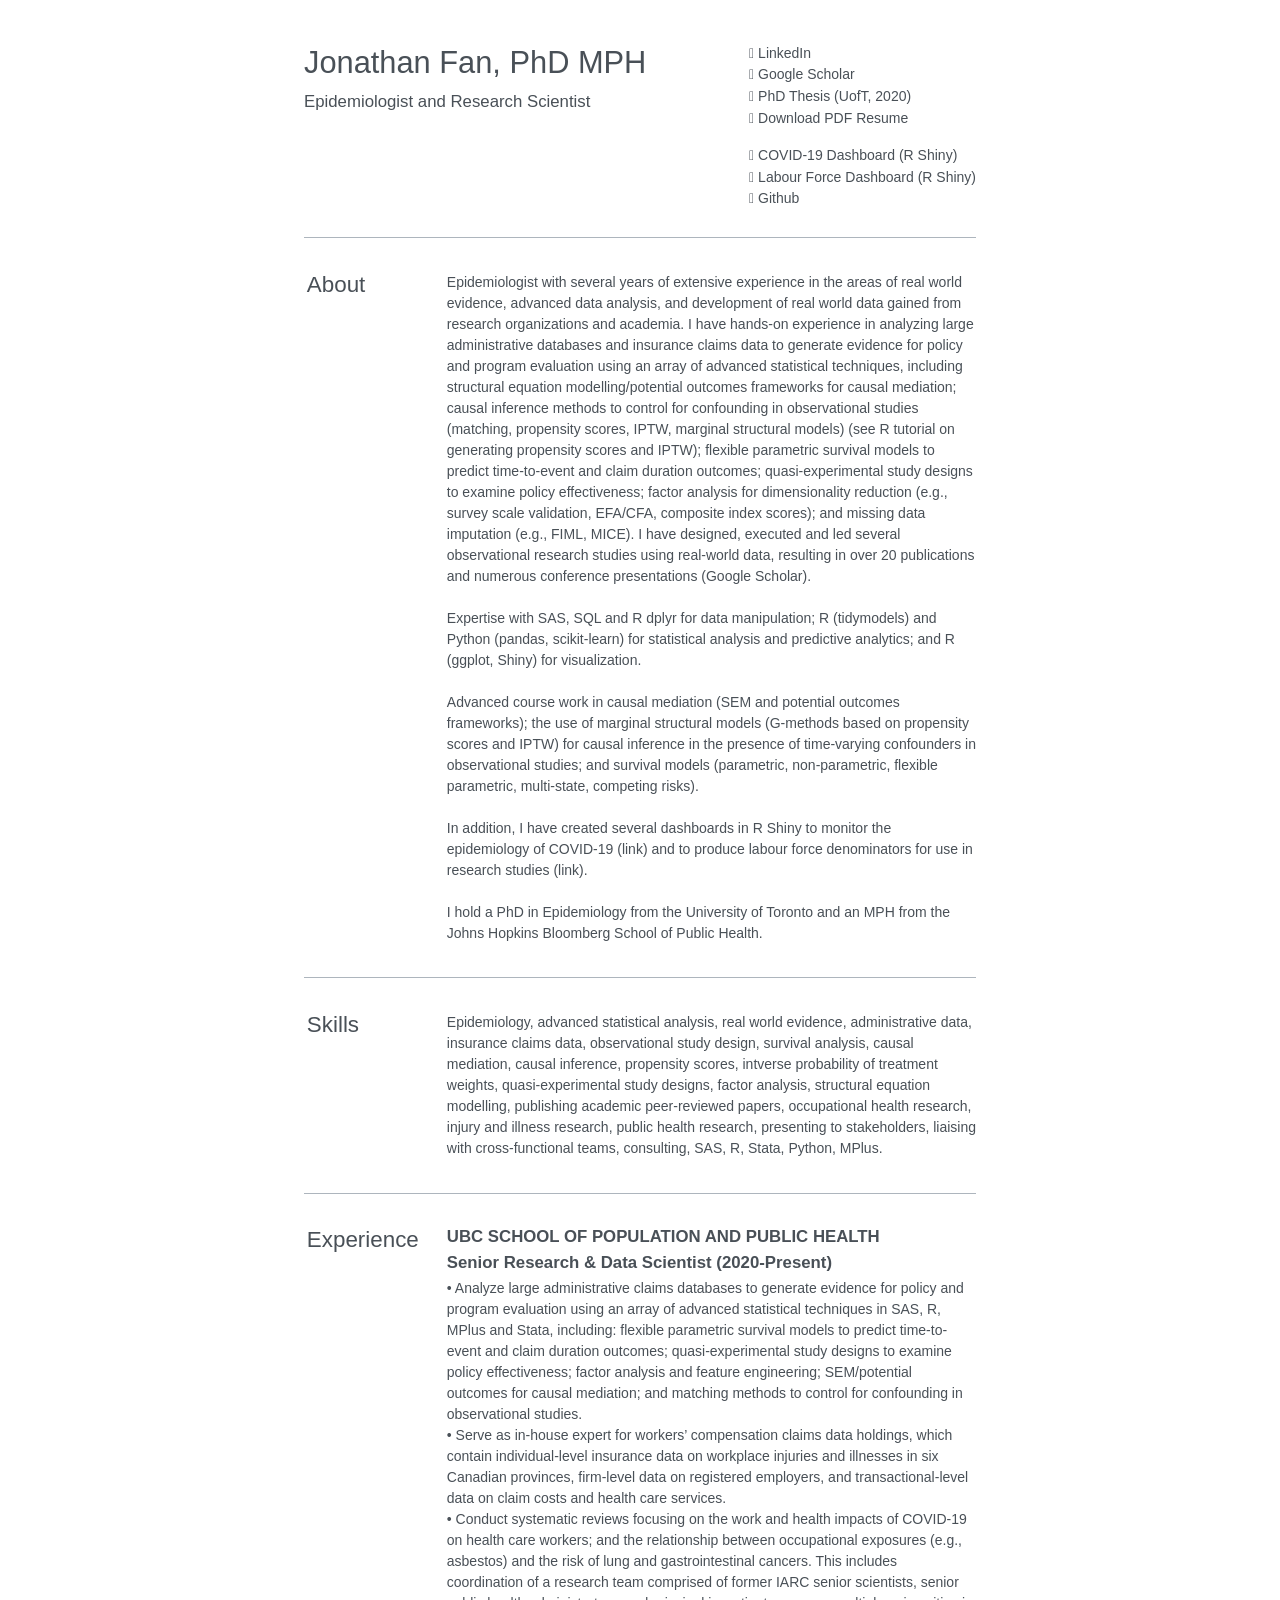
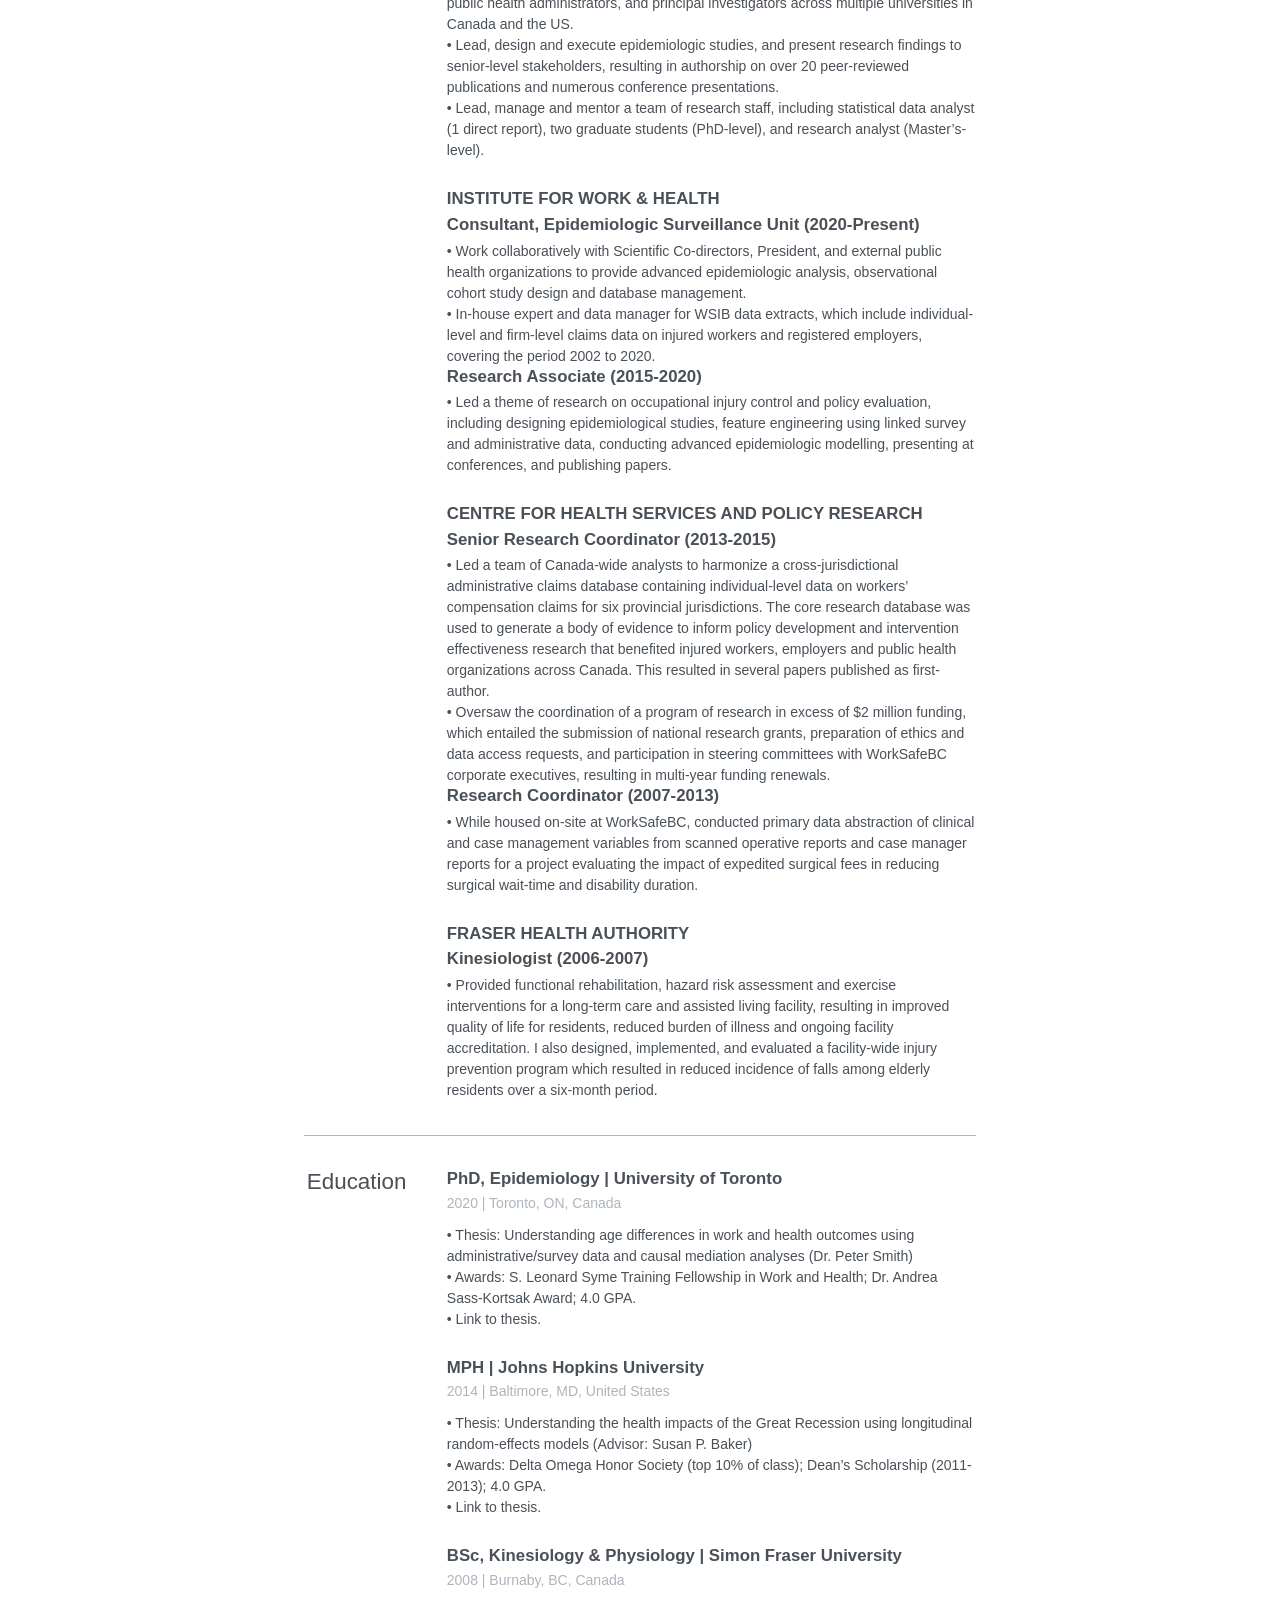
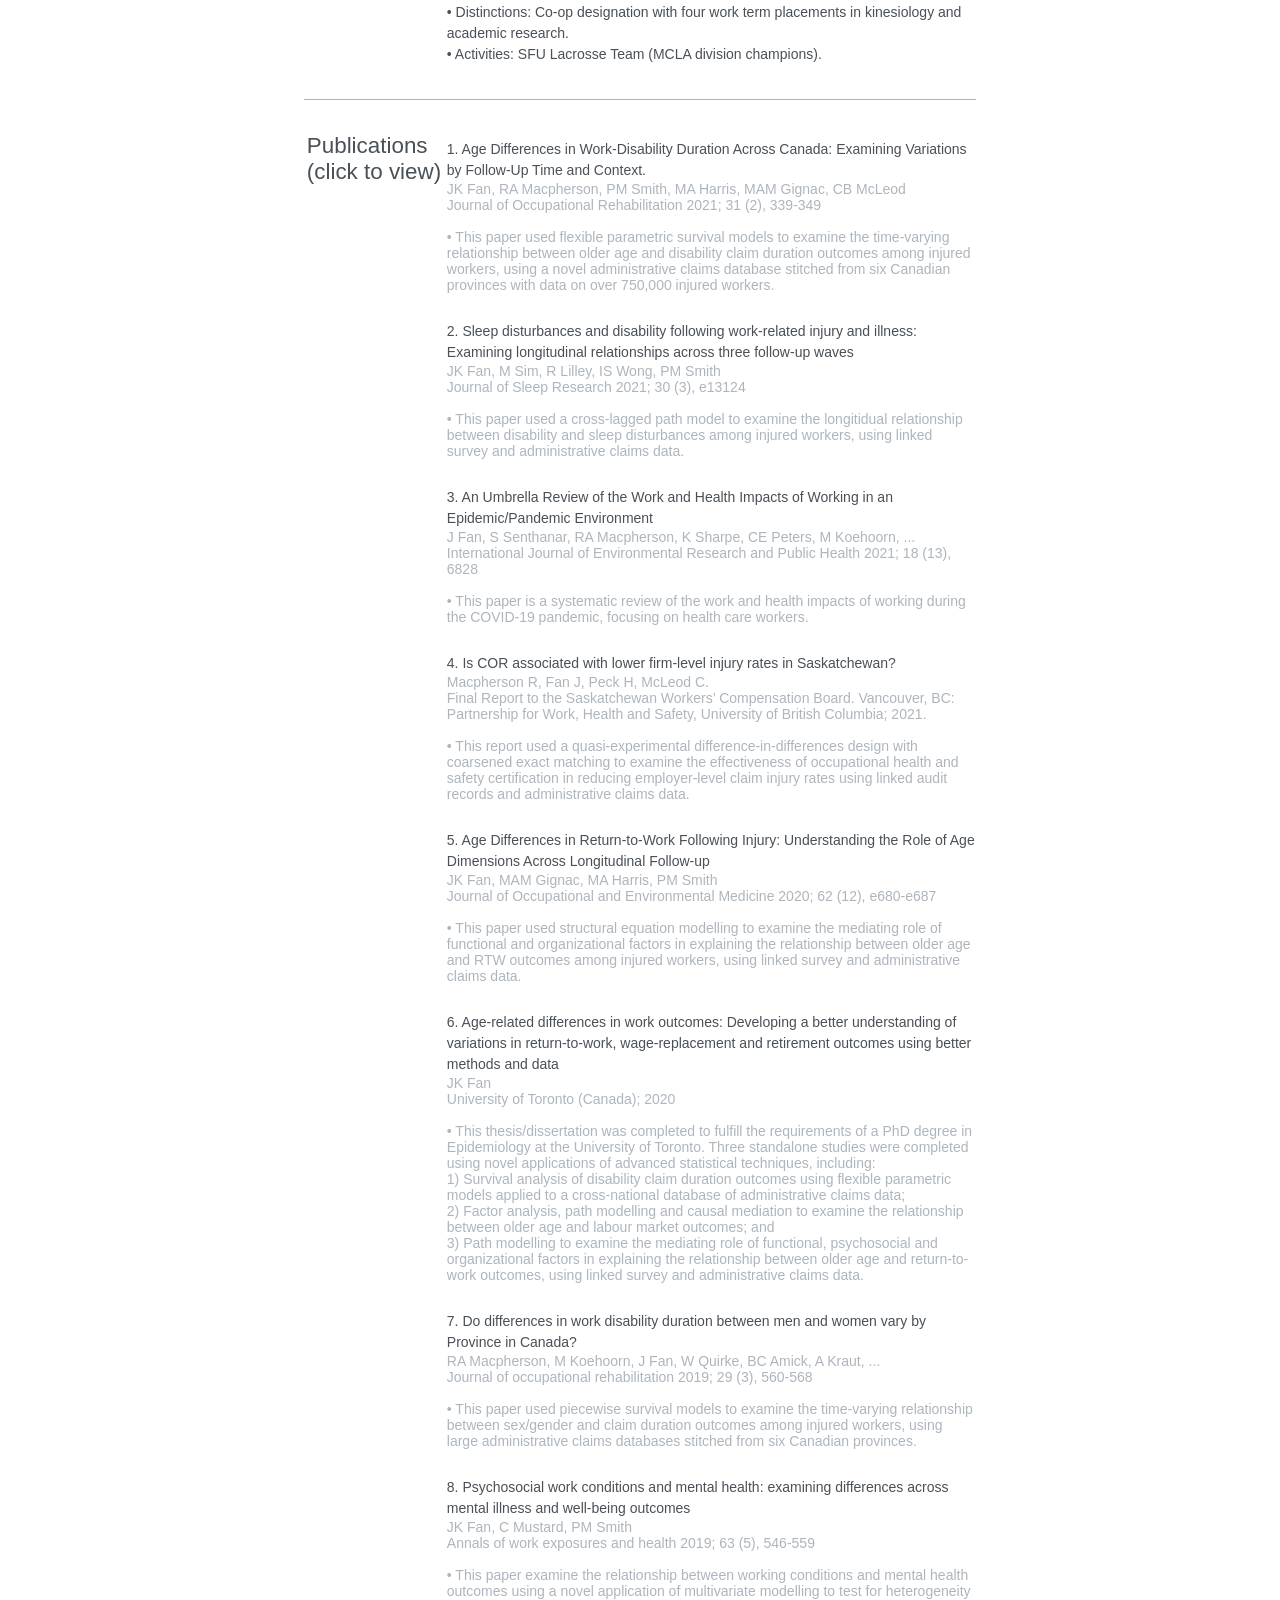
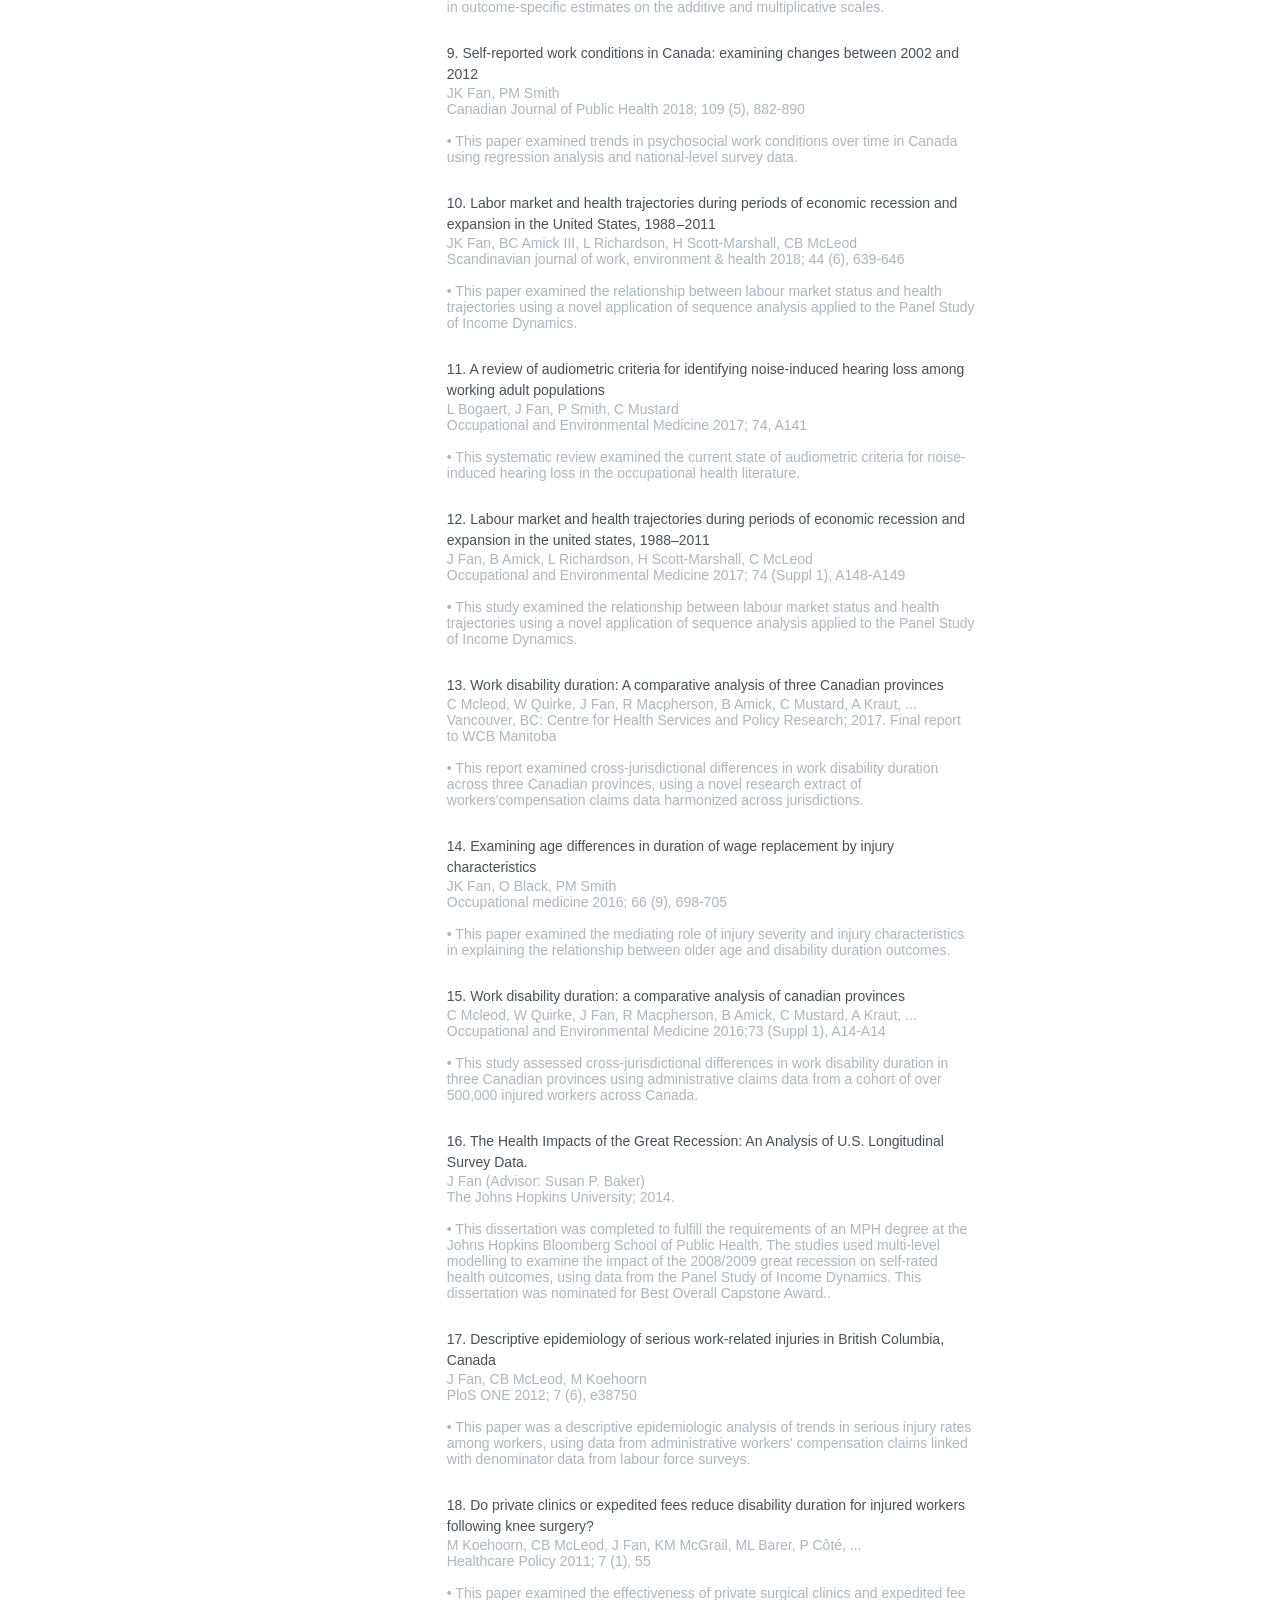
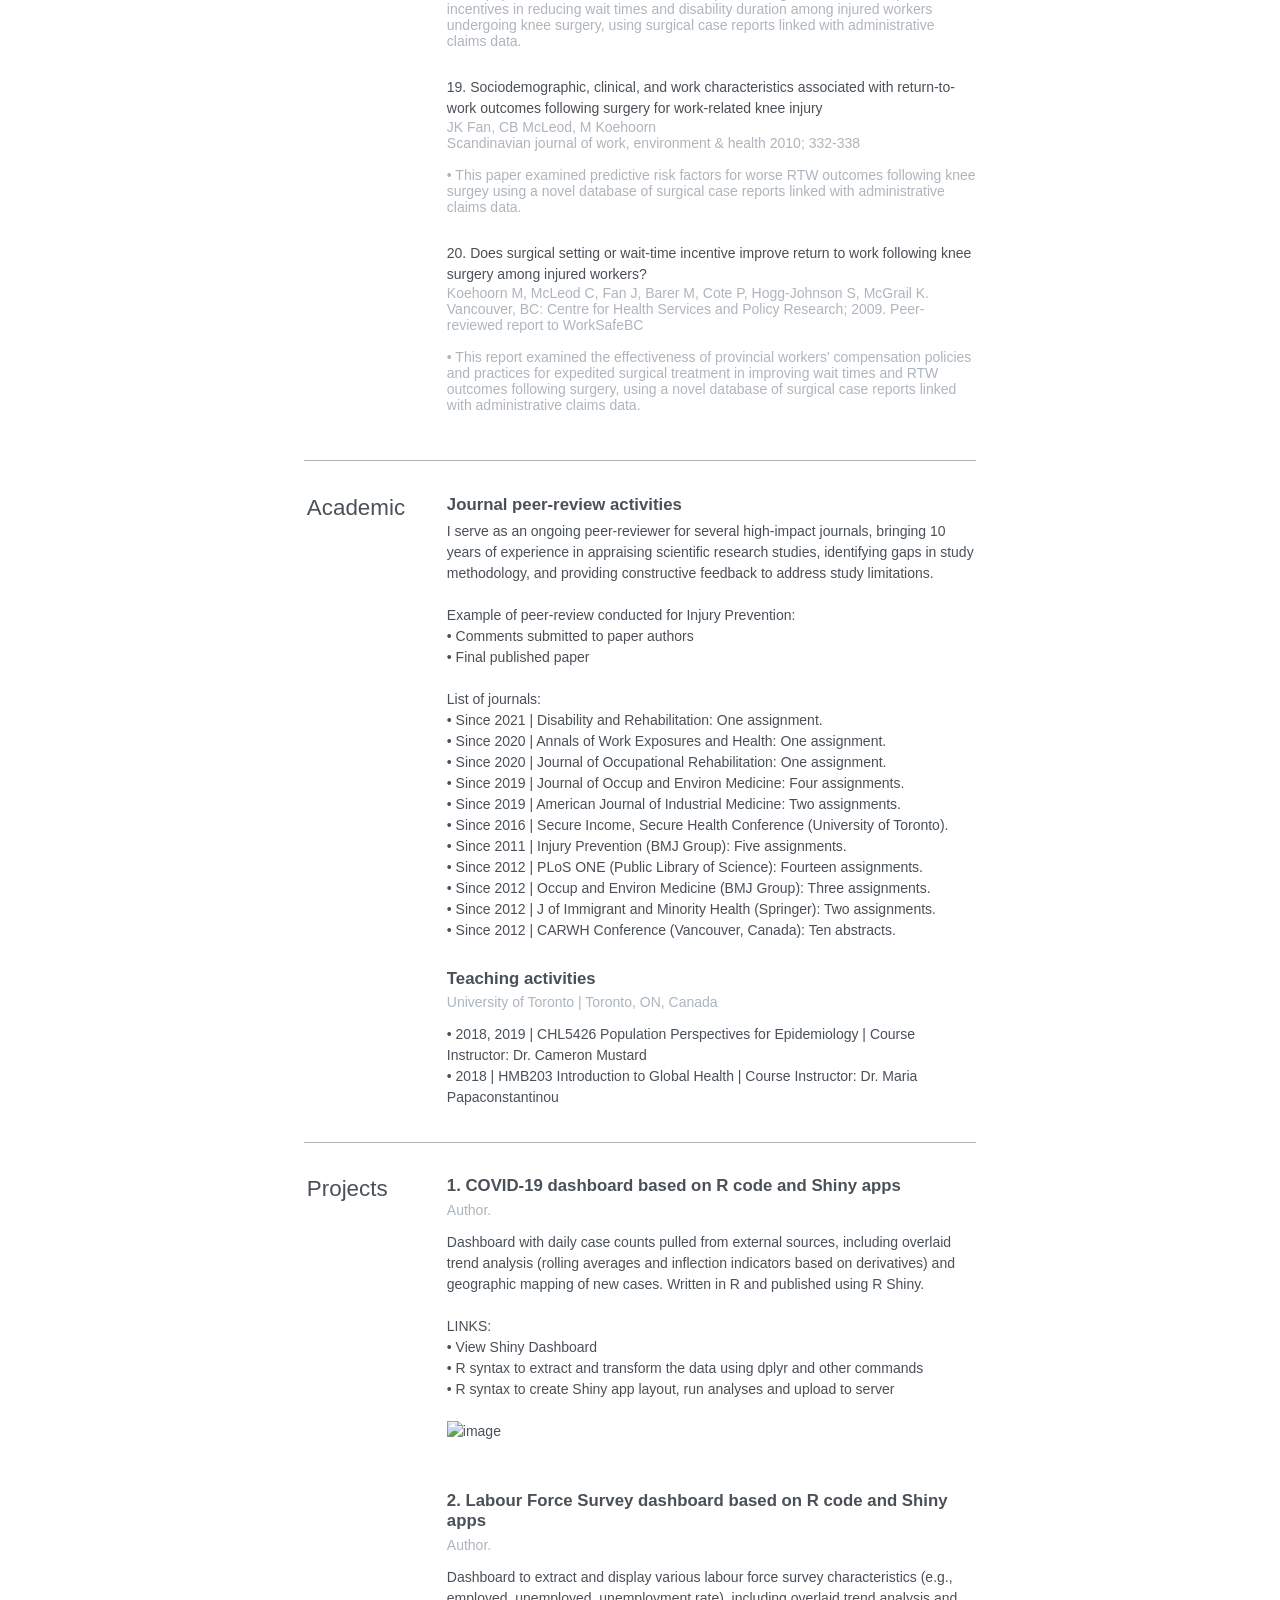
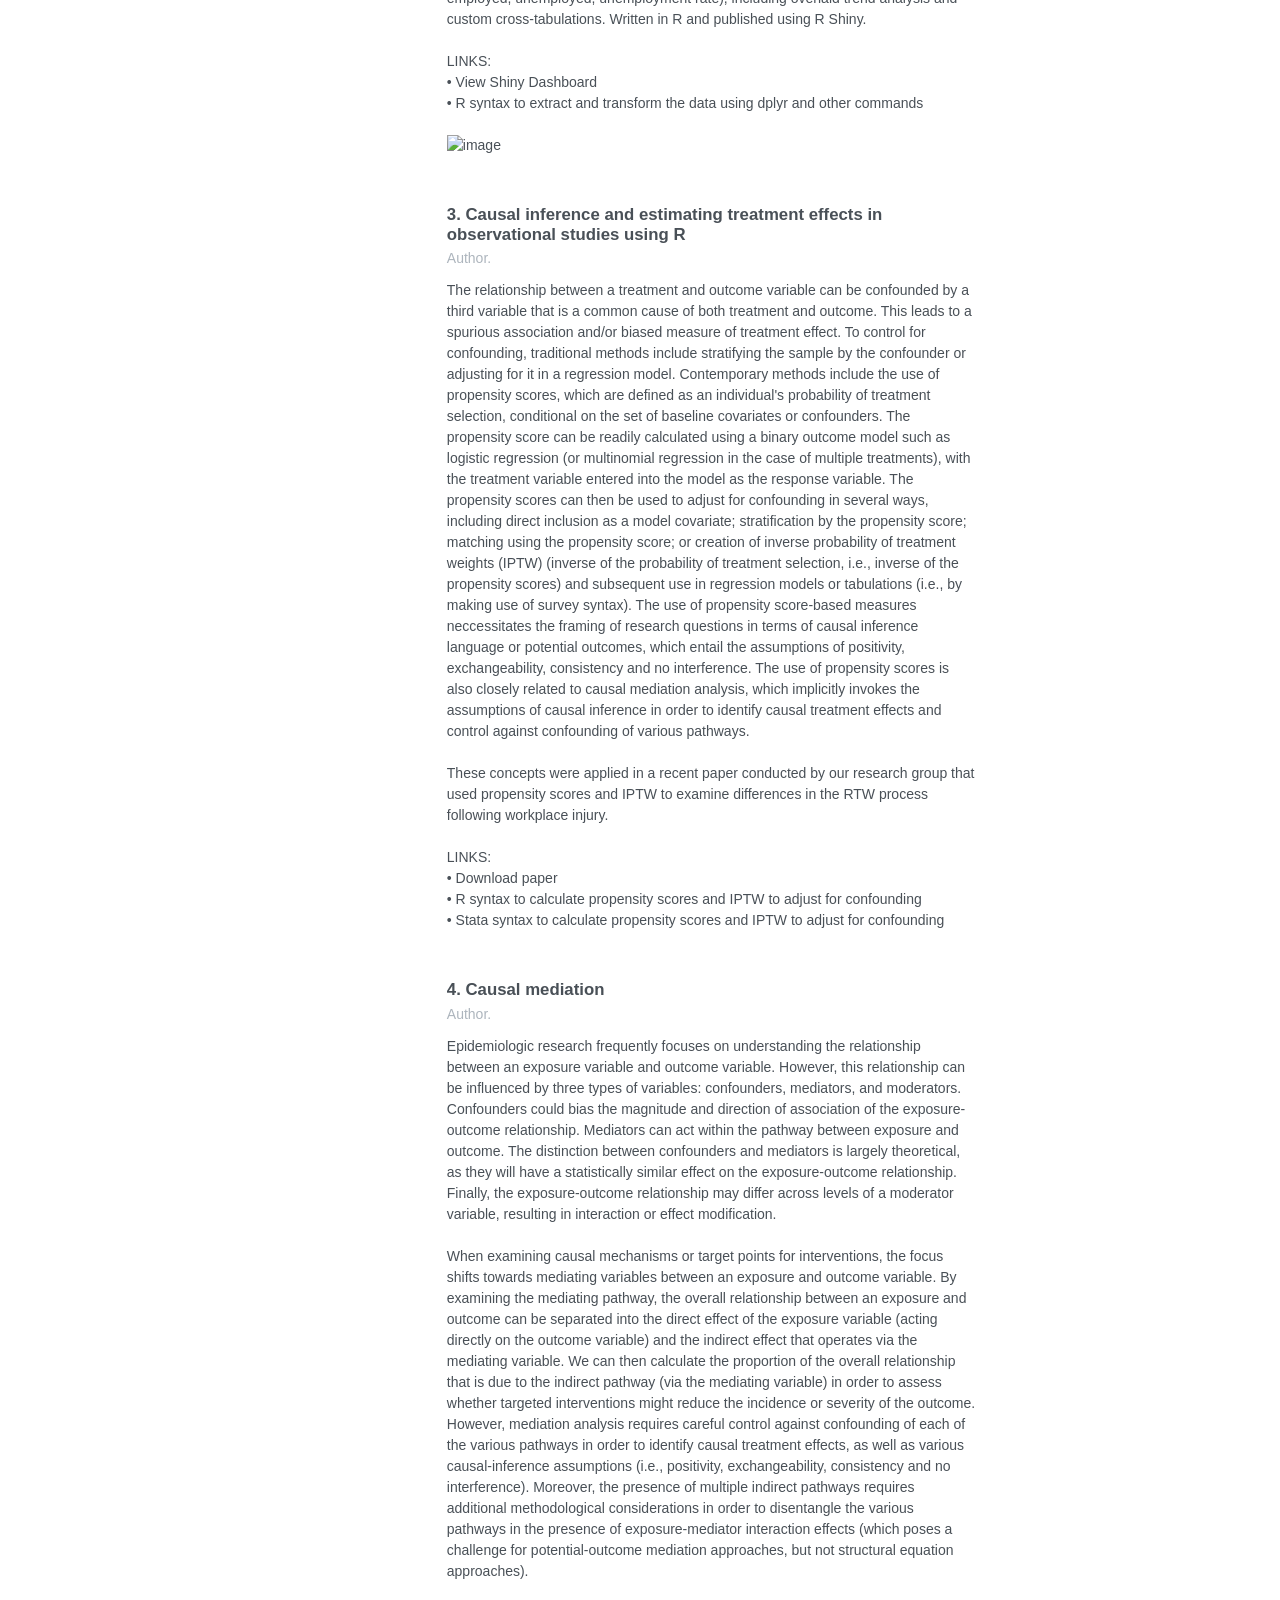
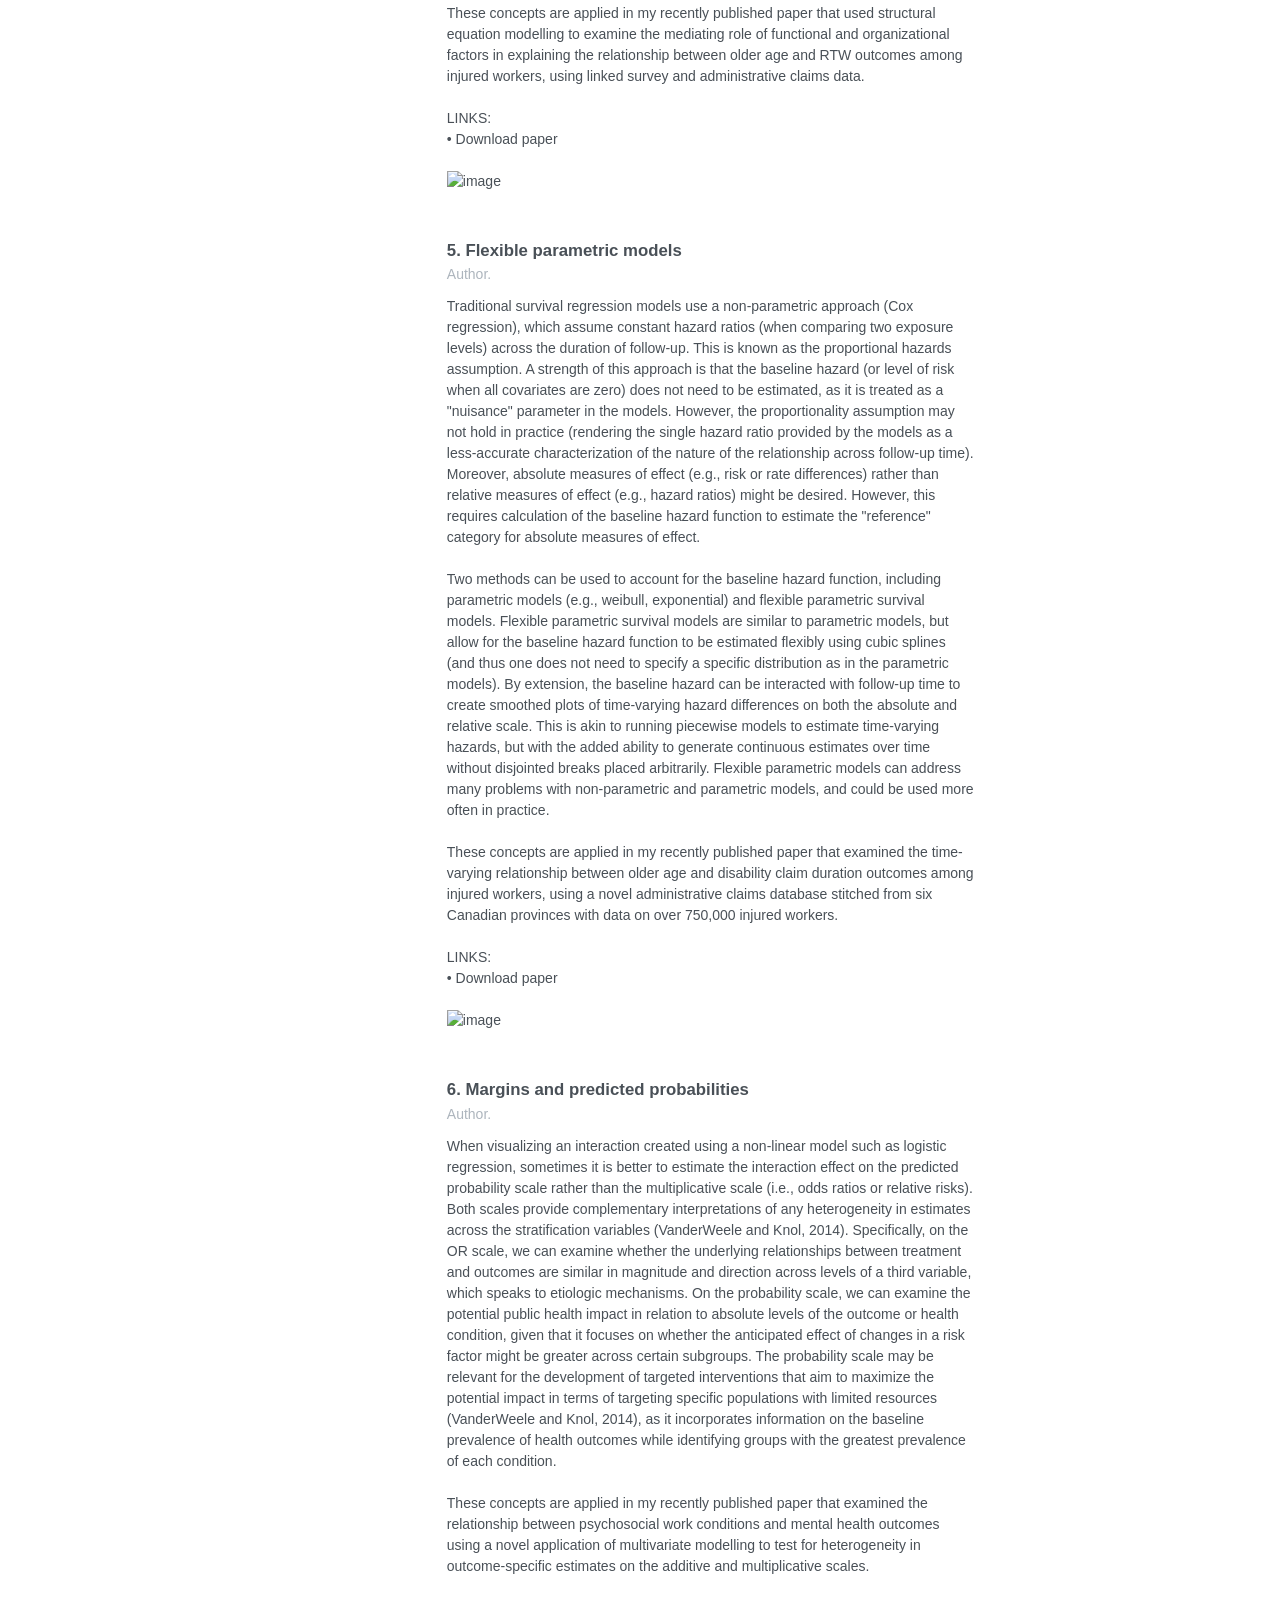
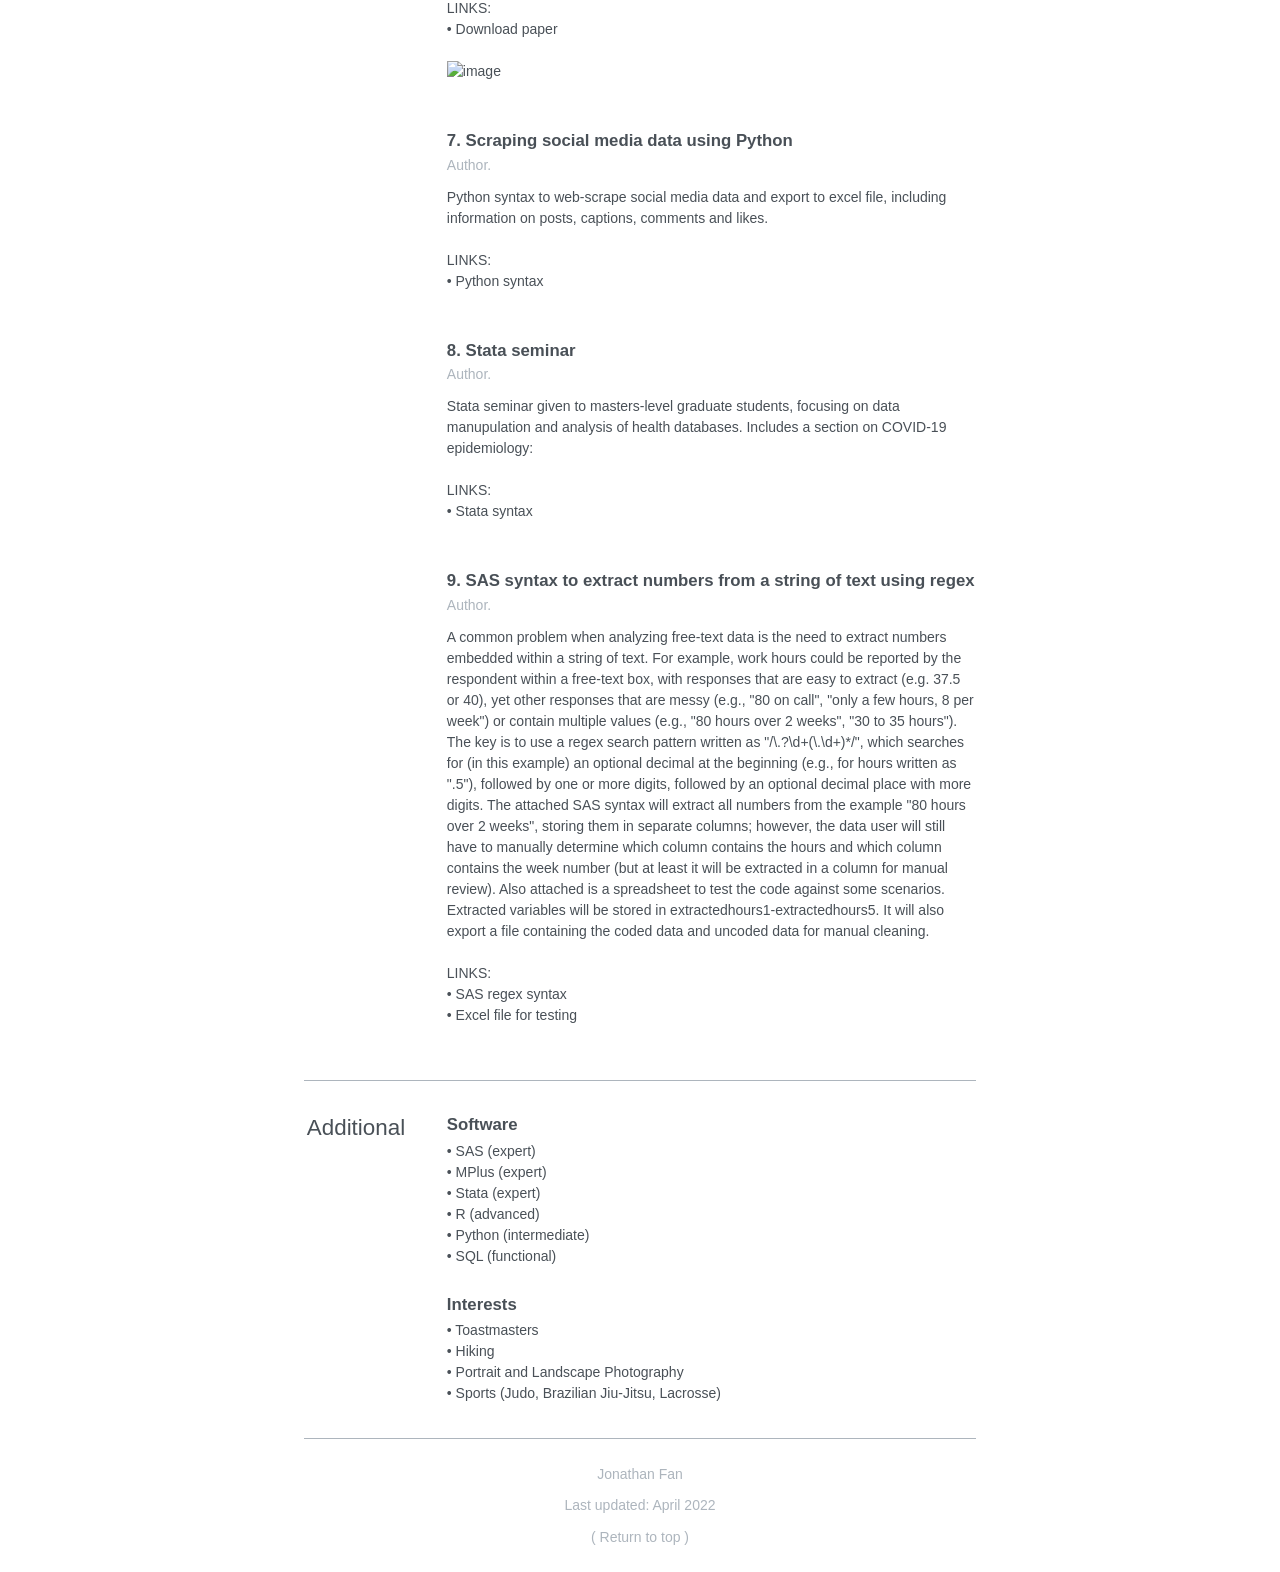
==== index_test.html @ a57c30f2 "Create index_test.html" ====
<!DOCTYPE html>
<html><head>
<meta http-equiv="content-type" content="text/html; charset=UTF-8">
    <title>Jonathan Fan Resume CV</title>
    <meta charset="UTF-8">
    <meta name="viewport" content="width=device-width, initial-scale=1">
    <link href="index_files/css.css" rel="stylesheet">
    <link href="index_files/font-awesome.css" rel="stylesheet">
    <link rel="stylesheet" href="index_files/resume.css">
  </head>

<!--###############################################################################################-->
<!--###############################################################################################-->
<!--###############################################################################################-->
<!--###############################################################################################-->

  <body>
      <div class="container">
      <header>
        <div class="name-wrapper">
          <div id="fullname" class="title">
            Jonathan Fan, PhD MPH
          </div>
          <div id="jobtitle" class="sub-title">
            Epidemiologist and Research Scientist
          </div>
        </div>
		
		
		
		
		
        <div id="contact" class="contact">
          
      <!--    <div class="contact-item">
            
            <i class="fa fa-envelope aria-hidden=" true=""></i> jon.fan@mail.utoronto.ca
            
          </div>
          -->
		  
      <!--    <div class="contact-item">
            
            <i class="fa fa-phone-square aria-hidden=" true=""></i> your-phone-num
            
          </div>
          -->
          <div class="contact-item">
            
            <a href="https://www.linkedin.com/in/jonathankfan" target="_blank">
            <i class="fa fa-globe aria-hidden=" true=""></i> LinkedIn
            </a>
            
          </div>

	  
		  
          <div class="contact-item">
            <a href="https://scholar.google.com/citations?hl=en&user=aoDfW8oAAAAJ" target="_blank">
            <i class="fa fa-globe aria-hidden=" true=""></i> Google Scholar
            </a>
          </div>
		  		  



          <div class="contact-item">
            <a href="https://tspace.library.utoronto.ca/bitstream/1807/103580/1/Fan_Jonathan_202011_PhD_thesis.pdf" target="_blank">
            <i class="fa fa-globe aria-hidden=" true=""></i> PhD Thesis (UofT, 2020)
            </a>
          </div>
		  	


			
          <div class="contact-item">
            <a href="https://raw.githubusercontent.com/jonathankfan/jonathankfan.github.io/main/files/Fan.Jonathan.Resume.2022.April.pdf" target="_blank">
            <i class="fa fa-globe aria-hidden=" true=""></i> Download PDF Resume
            </a>
          </div>
          
<br>


			 
          <div class="contact-item">
            
            <a href="https://jonathanfan.shinyapps.io/covid19/" target="_blank">
            <i class="fa fa-github aria-hidden=" true=""></i> COVID-19 Dashboard (R Shiny)
            </a>
            
          </div>
		       




			   
          <div class="contact-item">
            
            <a href="https://jonathanfan.shinyapps.io/labourforcesurvey/" target="_blank">
            <i class="fa fa-github aria-hidden=" true=""></i> Labour Force Dashboard (R Shiny)
            </a>

          </div> 
		  

	          
          <div class="contact-item">
            
            <a href="https://github.com/jonathankfan" target="_blank">
            <i class="fa fa-github aria-hidden=" true=""></i> Github
            </a>
            
          </div>
		         
		  
		  
		  
		  
        </div>
      </header>

<!--###############################################################################################-->
<!--###############################################################################################-->
<!--###############################################################################################-->
<!--###############################################################################################-->

      <section id="about">
        <div class="section-title">
          About
        </div>
        <div class="section-content">
          
          <div class="block">
            <div class="block-content">
Epidemiologist with several years of extensive experience in the areas of real world evidence, advanced data analysis, and development of real world data gained from research organizations and academia. I have hands-on experience in analyzing large administrative databases and insurance claims data to generate evidence for policy and program evaluation using an array of advanced statistical techniques, including structural equation modelling/potential outcomes frameworks for causal mediation; causal inference methods to control for confounding in observational studies (matching, propensity scores, IPTW, marginal structural models) (<a href="https://github.com/jonathankfan/jonathankfan.github.io/blob/main/syntax/itpw_cchs_upload.R" rel="nofollow" target="_blank">see R tutorial on generating propensity scores and IPTW</a>); flexible parametric survival models to predict time-to-event and claim duration outcomes; quasi-experimental study designs to examine policy effectiveness; factor analysis for dimensionality reduction (e.g., survey scale validation, EFA/CFA, composite index scores); and missing data imputation (e.g., FIML, MICE). I have designed, executed and led several observational research studies using real-world data, resulting in over 20 publications and numerous conference presentations (<a href="https://scholar.google.com/citations?hl=en&user=aoDfW8oAAAAJ" rel="nofollow" target="_blank">Google Scholar</a>).
<br>
<br>
Expertise with SAS, SQL and R dplyr for data manipulation; R (tidymodels) and Python (pandas, scikit-learn) for statistical analysis and predictive analytics; and R (ggplot, Shiny) for visualization.
<br>
<br>
Advanced course work in causal mediation (SEM and potential outcomes frameworks); the use of marginal structural models (G-methods based on propensity scores and IPTW) for causal inference in the presence of time-varying confounders in observational studies; and survival models (parametric, non-parametric, flexible parametric, multi-state, competing risks).
<br>
<br>
In addition, I have created several dashboards in R Shiny to monitor the epidemiology of COVID-19 (<a href="https://jonathanfan.shinyapps.io/covid19" rel="nofollow" target="_blank">link</a>) and to produce labour force denominators for use in research studies (<a href="https://jonathanfan.shinyapps.io/labourforcesurvey" rel="nofollow" target="_blank">link</a>).
<br>
<br>
I hold a PhD in Epidemiology from the University of Toronto and an MPH from the Johns Hopkins Bloomberg School of Public Health.
            </div>
          </div>

        </div>
      </section>

      <section id="skills">
        <div class="section-title">
          Skills
        </div>
        <div class="section-content">
          
          <div class="block">
            <div class="block-content">
			 Epidemiology, advanced statistical analysis, real world evidence, administrative data, insurance claims data, observational study design, survival analysis, causal mediation, causal inference, propensity scores, intverse probability of treatment weights, quasi-experimental study designs, factor analysis, structural equation modelling, publishing academic peer-reviewed papers, occupational health research, injury and illness research, public health research, presenting to stakeholders, liaising with cross-functional teams, consulting, SAS, R, Stata, Python, MPlus.
            </div>
          </div>

        </div>
      </section>

<!--###############################################################################################-->
<!--###############################################################################################-->
<!--###############################################################################################-->
<!--###############################################################################################-->





      <section id="experience">
        <div class="section-title">
          Experience
        </div>
        <div class="section-content">
          
          <div class="block">
		  
            <div class="block-title">
              UBC SCHOOL OF POPULATION AND PUBLIC HEALTH
            </div>

			<div class="block-title">
             Senior Research & Data Scientist (2020-Present)
            </div>
            <div class="block-content">
			• Analyze large administrative claims databases to generate evidence for policy and program evaluation using an array of advanced statistical techniques in SAS, R, MPlus and Stata, including: flexible parametric survival models to predict time-to-event and claim duration outcomes; quasi-experimental study designs to examine policy effectiveness; factor analysis and feature engineering; SEM/potential outcomes for causal mediation; and matching methods to control for confounding in observational studies.
			<br>
			• Serve as in-house expert for workers’ compensation claims data holdings, which contain individual-level insurance data on workplace injuries and illnesses in six Canadian provinces, firm-level data on registered employers, and transactional-level data on claim costs and health care services.
			<br>
			• Conduct systematic reviews focusing on the work and health impacts of COVID-19 on health care workers; and the relationship between occupational exposures (e.g., asbestos) and the risk of lung and gastrointestinal cancers. This includes coordination of a research team comprised of former IARC senior scientists, senior public health administrators, and principal investigators across multiple universities in Canada and the US.
			<br>
			• Lead, design and execute epidemiologic studies, and present research findings to senior-level stakeholders, resulting in authorship on over 20 peer-reviewed publications and numerous conference presentations.
			<br>
			• Lead, manage and mentor a team of research staff, including statistical data analyst (1 direct report), two graduate students (PhD-level), and research analyst (Master’s-level).
            </div>

          </div>

          <div class="block">
            
			<div class="block-title">
              INSTITUTE FOR WORK & HEALTH
            </div>

            <div class="block-title">
              Consultant, Epidemiologic Surveillance Unit (2020-Present)
            </div>
			<div class="block-content">
			• Work collaboratively with Scientific Co-directors, President, and external public health organizations to provide advanced epidemiologic analysis, observational cohort study design and database management.
			<br>
			• In-house expert and data manager for WSIB data extracts, which include individual-level and firm-level claims data on injured workers and registered employers, covering the period 2002 to 2020.
            </div>
            
			<div class="block-title">
              Research Associate (2015-2020)
            </div>
            <div class="block-content">
			• Led a theme of research on occupational injury control and policy evaluation, including designing epidemiological studies, feature engineering using linked survey and administrative data, conducting advanced epidemiologic modelling, presenting at conferences, and publishing papers.
			</div>

          </div>
   
          <div class="block">
		  
            <div class="block-title">
              CENTRE FOR HEALTH SERVICES AND POLICY RESEARCH
            </div>

			<div class="block-title">
             Senior Research Coordinator (2013-2015)
            </div>
            <div class="block-content">
			• Led a team of Canada-wide analysts to harmonize a cross-jurisdictional administrative claims database containing individual-level data on workers’ compensation claims for six provincial jurisdictions. The core research database was used to generate a body of evidence to inform policy development and intervention effectiveness research that benefited injured workers, employers and public health organizations across Canada. This resulted in several papers published as first-author.
			<br>			
			• Oversaw the coordination of a program of research in excess of $2 million funding, which entailed the submission of national research grants, preparation of ethics and data access requests, and participation in steering committees with WorkSafeBC corporate executives, resulting in multi-year funding renewals.
            </div>

			<div class="block-title">
             Research Coordinator (2007-2013)
            </div>
            <div class="block-content">
			• While housed on-site at WorkSafeBC, conducted primary data abstraction of clinical and case management variables from scanned operative reports and case manager reports for a project evaluating the impact of expedited surgical fees in reducing surgical wait-time and disability duration.
            </div>
			
          </div>

          <div class="block">
		  
            <div class="block-title">
              FRASER HEALTH AUTHORITY
            </div>

			<div class="block-title">
             Kinesiologist (2006-2007)
            </div>
            <div class="block-content">
			• Provided functional rehabilitation, hazard risk assessment and exercise interventions for a long-term care and assisted living facility, resulting in improved quality of life for residents, reduced burden of illness and ongoing facility accreditation. I also designed, implemented, and evaluated a facility-wide injury prevention program which resulted in reduced incidence of falls among elderly residents over a six-month period.
			</div>

          </div>

        </div>
      </section>





<!--###############################################################################################-->
<!--###############################################################################################-->
<!--###############################################################################################-->
<!--###############################################################################################-->

      <section id="education">
        <div class="section-title">
          Education
        </div>
        <div class="section-content">
          
          <div class="block">
            <div class="block-title">
              PhD, Epidemiology | University of Toronto
            </div>
            <div class="block-subtitle">
              2020 | Toronto, ON, Canada
            </div>
            <div class="block-content">
			• Thesis: Understanding age differences in work and health outcomes using administrative/survey data and causal mediation analyses (Dr. Peter Smith)<br>
			• Awards: S. Leonard Syme Training Fellowship in Work and Health; Dr. Andrea Sass-Kortsak Award; 4.0 GPA.<br>
			• <a href="https://raw.github.com/jonathankfan/jonathankfan.github.io/main/publications/Fan.2020.THESIS.pdf" rel="nofollow" target="_blank">Link to thesis</a>.
            </div>
          </div>
          
          <div class="block">
            <div class="block-title">
              MPH | Johns Hopkins University
            </div>
            <div class="block-subtitle">
              2014 | Baltimore, MD, United States
            </div>
            <div class="block-content">
              • Thesis: Understanding the health impacts of the Great Recession using longitudinal random-effects models (Advisor: Susan P. Baker)<br>
			  • Awards: Delta Omega Honor Society (top 10% of class); Dean’s Scholarship (2011-2013); 4.0 GPA.<br>
			  • <a href="https://raw.github.com/jonathankfan/jonathankfan.github.io/main/publications/Fan.2014.THESIS.pdf" rel="nofollow" target="_blank">Link to thesis</a>.
            </div>
          </div>
                    
          <div class="block">
            <div class="block-title">
              BSc, Kinesiology & Physiology | Simon Fraser University
            </div>
            <div class="block-subtitle">
              2008 | Burnaby, BC, Canada
            </div>
            <div class="block-content">
              • Distinctions: Co-op designation with four work term placements in kinesiology and academic research.<br>
			  • Activities: SFU Lacrosse Team (MCLA division champions).
            </div>
          </div>
          
        </div>
      </section>













<!--###############################################################################################-->
<!--###############################################################################################-->
<!--###############################################################################################-->
<!--###############################################################################################-->

      <section id="publications">
        <div class="section-title">
          Publications (click to view)
        </div>
        <div class="section-content">
          
          <div class="block">
            <div class="block-title">

            </div>
            <div class="block-content">
1. <a href="https://raw.githubusercontent.com/jonathankfan/jonathankfan.github.io/main/publications/Fan.2021.JOOR.pdf" target="_blank">Age Differences in Work-Disability Duration Across Canada: Examining Variations by Follow-Up Time and Context. </a><br>
            </div>
            <div class="block-subtitle">
JK Fan, RA Macpherson, PM Smith, MA Harris, MAM Gignac, CB McLeod<br>
Journal of Occupational Rehabilitation 2021; 31 (2), 339-349<br>
<br>
• This paper used flexible parametric survival models to examine the time-varying relationship between older age and disability claim duration outcomes among injured workers, using a novel administrative claims database stitched from six Canadian provinces with data on over 750,000 injured workers.
            </div>
          </div>
          
          <div class="block">
            <div class="block-content">
2. <a href="https://raw.githubusercontent.com/jonathankfan/jonathankfan.github.io/main/publications/Fan.2021.JSR.pdf" target="_blank">Sleep disturbances and disability following work‐related injury and illness: Examining longitudinal relationships across three follow-up waves</a><br>
            </div>
            <div class="block-subtitle">
JK Fan, M Sim, R Lilley, IS Wong, PM Smith<br>
Journal of Sleep Research 2021; 30 (3), e13124<br>
<br>
• This paper used a cross-lagged path model to examine the longitidual relationship between disability and sleep 
disturbances among injured workers, using linked survey and administrative claims data.  
            </div>
          </div>
          
          <div class="block">
            <div class="block-content">
3. <a href="https://raw.githubusercontent.com/jonathankfan/jonathankfan.github.io/main/publications/Fan.2021.IJERPH.pdf" target="_blank">An Umbrella Review of the Work and Health Impacts of Working in an Epidemic/Pandemic Environment</a><br>
            </div>
            <div class="block-subtitle">
J Fan, S Senthanar, RA Macpherson, K Sharpe, CE Peters, M Koehoorn, ...<br>
International Journal of Environmental Research and Public Health 2021; 18 (13), 6828<br>
<br>
• This paper is a systematic review of the work and health impacts of working during the COVID-19 pandemic,
focusing on health care workers.  
            </div>
          </div>
          
          <div class="block">
            <div class="block-content">
4. <a href="https://raw.githubusercontent.com/jonathankfan/jonathankfan.github.io/main/publications/Fan.2021.PWHS.pdf" target="_blank">Is COR associated with lower firm-level injury rates in Saskatchewan?</a><br>
            </div>
            <div class="block-subtitle">
Macpherson R, Fan J, Peck H, McLeod C.<br>
Final Report to the Saskatchewan Workers’ Compensation Board. Vancouver, BC: Partnership for Work, Health and Safety, University of British Columbia; 2021.<br>
<br>
• This report used a quasi-experimental difference-in-differences design with coarsened exact matching to examine the effectiveness of 
occupational health and safety certification in reducing employer-level claim injury rates using linked audit records and administrative claims data.
            </div>
          </div>
          
          <div class="block">
            <div class="block-content">
5. <a href="https://raw.githubusercontent.com/jonathankfan/jonathankfan.github.io/main/publications/Fan.2020.JOEM.pdf" target="_blank">Age Differences in Return-to-Work Following Injury: Understanding the Role of Age Dimensions Across Longitudinal Follow-up</a><br>
            </div>
            <div class="block-subtitle">
JK Fan, MAM Gignac, MA Harris, PM Smith<br>
Journal of Occupational and Environmental Medicine 2020; 62 (12), e680-e687<br>
<br>
• This paper used structural equation modelling to examine the mediating role of functional and organizational factors in 
explaining the relationship between older age and RTW outcomes among injured workers, using linked survey and 
administrative claims data.  
            </div>
          </div>
          
          <div class="block">
            <div class="block-content">
6. <a href="https://raw.githubusercontent.com/jonathankfan/jonathankfan.github.io/main/publications/Fan.2020.THESIS.pdf" target="_blank">Age-related differences in work outcomes: Developing a better understanding of variations in return-to-work, wage-replacement and retirement outcomes using better methods and data</a><br>
            </div>
            <div class="block-subtitle">
JK Fan<br>
University of Toronto (Canada); 2020<br>
<br>
• This thesis/dissertation was completed to fulfill the requirements of a PhD degree in Epidemiology at the University of Toronto.
Three standalone studies were completed using novel applications of advanced statistical techniques, including:<br>
1) Survival analysis of disability claim duration outcomes using flexible parametric models applied to a cross-national 
database of administrative claims data; <br>
2) Factor analysis, path modelling and causal mediation to examine the relationship between older age and labour market outcomes; and <br>
3) Path modelling to examine the mediating role of functional, psychosocial and organizational factors in explaining the 
relationship between older age and return-to-work outcomes, using linked survey and administrative claims data.  
            </div>
          </div>
          
          <div class="block">
            <div class="block-content">
7. <a href="https://raw.githubusercontent.com/jonathankfan/jonathankfan.github.io/main/publications/Fan.2019.JOOR.pdf" target="_blank">Do differences in work disability duration between men and women vary by Province in Canada?</a><br>
            </div>
            <div class="block-subtitle">
RA Macpherson, M Koehoorn, J Fan, W Quirke, BC Amick, A Kraut, ...<br>
Journal of occupational rehabilitation 2019; 29 (3), 560-568<br>
<br>
• This paper used piecewise survival models to examine the time-varying relationship between sex/gender and 
claim duration outcomes among injured workers, using large administrative claims databases stitched from six Canadian provinces.  
            </div>
          </div>
          
          <div class="block">
            <div class="block-content">
8. <a href="https://raw.githubusercontent.com/jonathankfan/jonathankfan.github.io/main/publications/Fan.2019.ANNWEH.pdf" target="_blank">Psychosocial work conditions and mental health: examining differences across mental illness and well-being outcomes</a><br>
            </div>
            <div class="block-subtitle">
JK Fan, C Mustard, PM Smith<br>
Annals of work exposures and health 2019; 63 (5), 546-559<br>
<br>
• This paper examine the relationship between working conditions and mental health outcomes using a novel application of 
multivariate modelling to test for heterogeneity in outcome-specific estimates on the additive and multiplicative scales.  
            </div>
          </div>
          
          <div class="block">
            <div class="block-content">
9. <a href="https://raw.githubusercontent.com/jonathankfan/jonathankfan.github.io/main/publications/Fan.2018.CJPH.pdf" target="_blank">Self-reported work conditions in Canada: examining changes between 2002 and 2012</a><br>
            </div>
            <div class="block-subtitle">
JK Fan, PM Smith<br>
Canadian Journal of Public Health 2018; 109 (5), 882-890<br>
<br>
• This paper examined trends in psychosocial work conditions over time in Canada using regression analysis and national-level survey data.  
            </div>
          </div>
          
          <div class="block">
            <div class="block-content">
10. <a href="https://raw.githubusercontent.com/jonathankfan/jonathankfan.github.io/main/publications/Fan.2018.SJWEH.pdf" target="_blank">Labor market and health trajectories during periods of economic recession and expansion in the United States, 1988‒2011</a><br>
            </div>
            <div class="block-subtitle">
JK Fan, BC Amick III, L Richardson, H Scott-Marshall, CB McLeod<br>
Scandinavian journal of work, environment & health 2018; 44 (6), 639-646<br>
<br>
• This paper examined the relationship between labour market status and health trajectories using a novel application of 
sequence analysis applied to the Panel Study of Income Dynamics.  
            </div>
          </div>
          
          <div class="block">
            <div class="block-content">
11. <a href="https://raw.githubusercontent.com/jonathankfan/jonathankfan.github.io/main/publications/Fan.2017.OEM.1.pdf" target="_blank">A review of audiometric criteria for identifying noise-induced hearing loss among working adult populations</a><br>
            </div>
            <div class="block-subtitle">
L Bogaert, J Fan, P Smith, C Mustard<br>
Occupational and Environmental Medicine 2017; 74, A141<br>
<br>
• This systematic review examined the current state of audiometric criteria for noise-induced hearing loss in the occupational health literature.
            </div>
          </div>
          
          <div class="block">
            <div class="block-content">
12. <a href="https://raw.githubusercontent.com/jonathankfan/jonathankfan.github.io/main/publications/Fan.2017.OEM.2.pdf" target="_blank">Labour market and health trajectories during periods of economic recession and expansion in the united states, 1988–2011</a><br>
            </div>
            <div class="block-subtitle">
J Fan, B Amick, L Richardson, H Scott-Marshall, C McLeod<br>
Occupational and Environmental Medicine 2017; 74 (Suppl 1), A148-A149<br>
<br>
• This study examined the relationship between labour market status and health trajectories using a novel application of 
sequence analysis applied to the Panel Study of Income Dynamics.  
            </div>
          </div>
          
          <div class="block">
            <div class="block-content">
13. <a href="https://raw.githubusercontent.com/jonathankfan/jonathankfan.github.io/main/publications/Fan.2017.WCB.pdf" target="_blank">Work disability duration: A comparative analysis of three Canadian provinces</a><br>
            </div>
            <div class="block-subtitle">
C Mcleod, W Quirke, J Fan, R Macpherson, B Amick, C Mustard, A Kraut, ...<br>
Vancouver, BC: Centre for Health Services and Policy Research; 2017. Final report to WCB Manitoba<br>
<br>
• This report examined cross-jurisdictional differences in work disability duration across three Canadian provinces, using
a novel research extract of workers'compensation claims data harmonized across jurisdictions.
            </div>
          </div>
          
          <div class="block">
            <div class="block-content">
14. <a href="https://raw.githubusercontent.com/jonathankfan/jonathankfan.github.io/main/publications/Fan.2016.OCCUP.MED.pdf" target="_blank">Examining age differences in duration of wage replacement by injury characteristics</a><br>
            </div>
            <div class="block-subtitle">
JK Fan, O Black, PM Smith<br>
Occupational medicine 2016; 66 (9), 698-705<br>
<br>
• This paper examined the mediating role of injury severity and injury characteristics in explaining the relationship 
between older age and disability duration outcomes.  
            </div>
          </div>
          
          <div class="block">
            <div class="block-content">
15. <a href="https://raw.githubusercontent.com/jonathankfan/jonathankfan.github.io/main/publications/Fan.2016.OEM.pdf" target="_blank">Work disability duration: a comparative analysis of canadian provinces</a><br>
            </div>
            <div class="block-subtitle">
C Mcleod, W Quirke, J Fan, R Macpherson, B Amick, C Mustard, A Kraut, ... <br>
Occupational and Environmental Medicine 2016;73 (Suppl 1), A14-A14<br>
<br>
• This study assessed cross-jurisdictional differences in work disability duration in three Canadian provinces using administrative 
claims data from a cohort of over 500,000 injured workers across Canada.
            </div>
          </div>
          
          <div class="block">
            <div class="block-content">
16. <a href="https://raw.githubusercontent.com/jonathankfan/jonathankfan.github.io/main/publications/Fan.2014.THESIS.pdf" target="_blank">The Health Impacts of the Great Recession: An Analysis of U.S. Longitudinal Survey Data.</a><br>
            </div>
            <div class="block-subtitle">
J Fan (Advisor: Susan P. Baker)<br>
The Johns Hopkins University; 2014.<br>
<br>
• This dissertation was completed to fulfill the requirements of an MPH degree at the Johns Hopkins Bloomberg School of Public Health.
The studies used multi-level modelling to examine the impact of the 2008/2009 great recession on self-rated health outcomes, using data 
from the Panel Study of Income Dynamics. This dissertation was nominated for Best Overall Capstone Award..  
            </div>
          </div>
          
          <div class="block">
            <div class="block-content">
17. <a href="https://raw.githubusercontent.com/jonathankfan/jonathankfan.github.io/main/publications/Fan.2012.PLOS.ONE.pdf" target="_blank">Descriptive epidemiology of serious work-related injuries in British Columbia, Canada</a><br>
            </div>
            <div class="block-subtitle">
J Fan, CB McLeod, M Koehoorn<br>
PloS ONE 2012; 7 (6), e38750<br>
<br>
• This paper was a descriptive epidemiologic analysis of trends in serious injury rates among workers, using data from 
administrative workers' compensation claims linked with denominator data from labour force surveys.  
            </div>
          </div>
          
          <div class="block">
            <div class="block-content">
18. <a href="https://raw.githubusercontent.com/jonathankfan/jonathankfan.github.io/main/publications/Fan.2011.HCP.pdf" target="_blank">Do private clinics or expedited fees reduce disability duration for injured workers following knee surgery?</a><br>
            </div>
            <div class="block-subtitle">
M Koehoorn, CB McLeod, J Fan, KM McGrail, ML Barer, P Côté, ...<br>
Healthcare Policy 2011; 7 (1), 55<br>
<br>
• This paper examined the effectiveness of private surgical clinics and expedited fee incentives in reducing wait times and 
disability duration among injured workers undergoing knee surgery, using surgical case reports linked with administrative claims data.  
            </div>
          </div>
          
          <div class="block">
            <div class="block-content">
19. <a href="https://raw.githubusercontent.com/jonathankfan/jonathankfan.github.io/main/publications/Fan.2010.SJWEH.pdf" target="_blank">Sociodemographic, clinical, and work characteristics associated with return-to-work outcomes following surgery for work-related knee injury</a><br>
            </div>
            <div class="block-subtitle">
JK Fan, CB McLeod, M Koehoorn<br>
Scandinavian journal of work, environment & health 2010; 332-338<br>
<br>
• This paper examined predictive risk factors for worse RTW outcomes following knee surgey using a novel database of surgical 
case reports linked with administrative claims data.  
            </div>
          </div>
          
          <div class="block">
            <div class="block-content">
20. <a href="https://raw.githubusercontent.com/jonathankfan/jonathankfan.github.io/main/publications/Fan.2009.WCB.pdf" target="_blank">Does surgical setting or wait-time incentive improve return to work following knee surgery among injured workers?</a><br>
            </div>
            <div class="block-subtitle">
Koehoorn M, McLeod C, Fan J, Barer M, Cote P, Hogg-Johnson S, McGrail K.<br>
Vancouver, BC: Centre for Health Services and Policy Research; 2009. Peer-reviewed report to WorkSafeBC<br>
<br>
• This report examined the effectiveness of provincial workers' compensation policies and practices for expedited surgical treatment
in improving wait times and RTW outcomes following surgery, using a novel database of surgical case reports linked with administrative claims data.
            </div>
          </div>

        </div>
      </section>













<!--###############################################################################################-->
<!--###############################################################################################-->
<!--###############################################################################################-->
<!--###############################################################################################-->

      <section id="academic">
        <div class="section-title">
          Academic
        </div>
        <div class="section-content">
          
          <div class="block">
            <div class="block-title">
              Journal peer-review activities
            </div>

            <div class="block-content">
I serve as an ongoing peer-reviewer for several high-impact journals, bringing 10 years of experience in appraising scientific research studies, identifying gaps in study methodology, and providing constructive feedback to address study limitations.<br>
<br>

Example of peer-review conducted for Injury Prevention:<br>
• <a href="https://raw.githubusercontent.com/jonathankfan/jonathankfan.github.io/main/files/injprev2015.pdf" rel="nofollow" target="_blank">Comments submitted to paper authors</a><br>
• <a href="https://pubmed.ncbi.nlm.nih.gov/26804777/" rel="nofollow" target="_blank">Final published paper</a><br>

<br>
List of journals:<br>
• Since 2021 | Disability and Rehabilitation: One assignment. <br>
• Since 2020 | Annals of Work Exposures and Health: One assignment. <br>
• Since 2020 | Journal of Occupational Rehabilitation: One assignment. <br>
• Since 2019 | Journal of Occup and Environ Medicine: Four assignments. <br>
• Since 2019 | American Journal of Industrial Medicine: Two assignments. <br>
• Since 2016 | Secure Income, Secure Health Conference (University of Toronto). <br>
• Since 2011 | Injury Prevention (BMJ Group): Five assignments. <br>
• Since 2012 | PLoS ONE (Public Library of Science): Fourteen assignments. <br>
• Since 2012 | Occup and Environ Medicine (BMJ Group): Three assignments. <br>
• Since 2012 | J of Immigrant and Minority Health (Springer): Two assignments. <br>
• Since 2012 | CARWH Conference (Vancouver, Canada): Ten abstracts. <br>
            </div>
          </div>
          
          <div class="block">
            <div class="block-title">
              Teaching activities
            </div>
            <div class="block-subtitle">
              University of Toronto | Toronto, ON, Canada
            </div>
            <div class="block-content">
• 2018, 2019 | CHL5426 Population Perspectives for Epidemiology | Course Instructor: Dr. Cameron Mustard<br>
• 2018 | HMB203 Introduction to Global Health | Course Instructor: Dr. Maria Papaconstantinou<br>
            </div>
          </div>
          
        </div>
      </section>
	  

















<!--###############################################################################################-->
<!--###############################################################################################-->
<!--###############################################################################################-->
<!--###############################################################################################-->

      <section id="projects">
        <div class="section-title">
          Projects
        </div>
        <div class="section-content">
          
		  
		  





 
          <div class="block">
            <div class="block-title">
              1. COVID-19 dashboard based on R code and Shiny apps
            </div>
            <div class="block-subtitle">
              Author.
            </div>
            <div class="block-content">
 Dashboard with daily case counts pulled from external sources, including overlaid trend analysis (rolling averages and inflection indicators based on derivatives) and geographic mapping of new cases. Written in R and published using R Shiny. <br>
<br>
LINKS:<br>
• <a href="https://jonathanfan.shinyapps.io/covid19/" rel="nofollow" target="_blank">View Shiny Dashboard</a><br>
• <a href="https://github.com/jonathankfan/jonathankfan.github.io/blob/main/syntax/data.R" rel="nofollow" target="_blank">R syntax to extract and transform the data using dplyr and other commands</a><br>
• <a href="https://github.com/jonathankfan/jonathankfan.github.io/blob/main/syntax/app.R" rel="nofollow" target="_blank">R syntax to create Shiny app layout, run analyses and upload to server</a><br>
<br>
<img src="https://raw.githubusercontent.com/jonathankfan/jonathankfan.github.io/main/files/coviddashboard.png" alt="image" width="600" height="332" /><br>
<!--<iframe height="400" width="100%" frameborder="no" src="https://jonathanfan.shinyapps.io/covid19/"> </iframe>-->
<br>
            </div>
          </div>
                















		  

 
          <div class="block">
            <div class="block-title">
              2. Labour Force Survey dashboard based on R code and Shiny apps
            </div>
            <div class="block-subtitle">
              Author.
            </div>
            <div class="block-content">
 Dashboard to extract and display various labour force survey characteristics (e.g., employed, unemployed, unemployment rate), including overlaid trend analysis and custom cross-tabulations. Written in R and published using R Shiny. <br>
<br>
LINKS:<br>
• <a href="https://jonathanfan.shinyapps.io/labourforcesurvey/" rel="nofollow" target="_blank">View Shiny Dashboard</a><br>
• <a href="https://github.com/jonathankfan/jonathankfan.github.io/blob/main/syntax/lfs.R" rel="nofollow" target="_blank">R syntax to extract and transform the data using dplyr and other commands</a><br>
<br>
<img src="https://raw.githubusercontent.com/jonathankfan/jonathankfan.github.io/main/files/lfsdashboard.png" alt="image" width="600" height="332" /><br>
<!--<iframe height="400" width="100%" frameborder="no" src="https://jonathanfan.shinyapps.io/covid19/"> </iframe>-->
<br>
            </div>
          </div>
               
		  
		  

		  
		  
		  
          <div class="block">
            <div class="block-title">
              3. Causal inference and estimating treatment effects in observational studies using R
            </div>
            <div class="block-subtitle">
              Author.
            </div>
            <div class="block-content">
The relationship between a treatment and outcome variable can be confounded by a third variable that is a common cause of both treatment and outcome. This leads to a spurious association and/or biased measure of treatment effect. To control for confounding, traditional methods include stratifying the sample by the confounder or adjusting for it in a regression model. Contemporary methods include the use of propensity scores, which are defined as an individual's probability of treatment selection, conditional on the set of baseline covariates or confounders. The propensity score can be readily calculated using a binary outcome model such as logistic regression (or multinomial regression in the case of multiple treatments), with the treatment variable entered into the model as the response variable. The propensity scores can then be used to adjust for confounding in several ways, including direct inclusion as a model covariate; stratification by the propensity score; matching using the propensity score; or creation of inverse probability of treatment weights (IPTW) (inverse of the probability of treatment selection, i.e., inverse of the propensity scores) and subsequent use in regression models or tabulations (i.e., by making use of survey syntax). The use of propensity score-based measures neccessitates the framing of research questions in terms of causal inference language or potential outcomes, which entail the assumptions of positivity, exchangeability, consistency and no interference. The use of propensity scores is also closely related to causal mediation analysis, which implicitly invokes the assumptions of causal inference in order to identify causal treatment effects and control against confounding of various pathways.<br>
<br>
These concepts were applied in a recent paper conducted by our research group that used propensity scores and IPTW to examine differences in the RTW process following workplace injury.<br>
<br>
LINKS: <br>
• <a href="https://raw.githubusercontent.com/jonathankfan/jonathankfan.github.io/main/publications/IPTW2020.pdf" target="_blank">Download paper</a><br>
• <a href="https://github.com/jonathankfan/jonathankfan.github.io/blob/main/syntax/itpw_cchs_upload.R" rel="nofollow" target="_blank">R syntax to calculate propensity scores and IPTW to adjust for confounding</a><br>
• <a href="https://github.com/jonathankfan/jonathankfan.github.io/blob/main/syntax/itpw_cchs_upload.do" rel="nofollow" target="_blank">Stata syntax to calculate propensity scores and IPTW to adjust for confounding</a><br>
<br>
<!--
View R syntax to calculate propensity scores and IPTW: <br>
<a href="https://github.com/jonathankfan/jonathankfan.github.io/blob/main/syntax/propensityscores.R" rel="nofollow" target="_blank">(Click to open in new tab)</a><br>
<br>
-->
          </div>
          </div>
	
	
	
	
	
	
	
	
	
	
		  
          <div class="block">
            <div class="block-title">
              4. Causal mediation
            </div>
            <div class="block-subtitle">
              Author.
            </div>
            <div class="block-content">
Epidemiologic research frequently focuses on understanding the relationship between an exposure variable and outcome variable. However, this relationship can be influenced by three types of variables: confounders, mediators, and moderators. Confounders could bias the magnitude and direction of association of the exposure-outcome relationship. Mediators can act within the pathway between exposure and outcome. The distinction between confounders and mediators is largely theoretical, as they will have a statistically similar effect on the exposure-outcome relationship. Finally, the exposure-outcome relationship may differ across levels of a moderator variable, resulting in interaction or effect modification.<br>
<br>
When examining causal mechanisms or target points for interventions, the focus shifts towards mediating variables between an exposure and outcome variable. By examining the mediating pathway, the overall relationship between an exposure and outcome can be separated into the direct effect of the exposure variable (acting directly on the outcome variable) and the indirect effect that operates via the mediating variable. We can then calculate the proportion of the overall relationship that is due to the indirect pathway (via the mediating variable) in order to assess whether targeted interventions might reduce the incidence or severity of the outcome. However, mediation analysis requires careful control against confounding of each of the various pathways in order to identify causal treatment effects, as well as various causal-inference assumptions (i.e., positivity, exchangeability, consistency and no interference). Moreover, the presence of multiple indirect pathways requires additional methodological considerations in order to disentangle the various pathways in the presence of exposure-mediator interaction effects (which poses a challenge for potential-outcome mediation approaches, but not structural equation approaches).<br>
<br>
These concepts are applied in my recently published paper that used structural equation modelling to examine the mediating role of functional and organizational factors in explaining the relationship between older age and RTW outcomes among injured workers, using linked survey and administrative claims data.<br>
<br>
LINKS: <br>
• <a href="https://raw.githubusercontent.com/jonathankfan/jonathankfan.github.io/main/publications/Fan.2020.JOEM.pdf" target="_blank">Download paper</a><br>
<br>
<img src="https://raw.githubusercontent.com/jonathankfan/jonathankfan.github.io/main/files/pathmodel.png" alt="image" width="600" height="448" /><br>
<br>
            </div>
          </div>
          		  
		  




		  
		  
		  
		  
		  
		  
		  
          <div class="block">
            <div class="block-title">
              5. Flexible parametric models
            </div>
            <div class="block-subtitle">
              Author.
            </div>
            <div class="block-content">
Traditional survival regression models use a non-parametric approach (Cox regression), which assume constant hazard ratios (when comparing two exposure levels) across the duration of follow-up. This is known as the proportional hazards assumption. A strength of this approach is that the baseline hazard (or level of risk when all covariates are zero) does not need to be estimated, as it is treated as a "nuisance" parameter in the models. However, the proportionality assumption may not hold in practice (rendering the single hazard ratio provided by the models as a less-accurate characterization of the nature of the relationship across follow-up time). Moreover, absolute measures of effect (e.g., risk or rate differences) rather than relative measures of effect (e.g., hazard ratios) might be desired. However, this requires calculation of the baseline hazard function to estimate the "reference" category for absolute measures of effect.<br>
<br>
Two methods can be used to account for the baseline hazard function, including parametric models (e.g., weibull, exponential) and flexible parametric survival models. Flexible parametric survival models are similar to parametric models, but allow for the baseline hazard function to be estimated flexibly using cubic splines (and thus one does not need to specify a specific distribution as in the parametric models). By extension, the baseline hazard can be interacted with follow-up time to create smoothed plots of time-varying hazard differences on both the absolute and relative scale. This is akin to running piecewise models to estimate time-varying hazards, but with the added ability to generate continuous estimates over time without disjointed breaks placed arbitrarily. Flexible parametric models can address many problems with non-parametric and parametric models, and could be used more often in practice.<br>
<br>
These concepts are applied in my recently published paper that examined the time-varying relationship between older age and disability claim duration outcomes among injured workers, using a novel administrative claims database stitched from six Canadian provinces with data on over 750,000 injured workers.<br>
<br>
LINKS: <br>
• <a href="https://raw.githubusercontent.com/jonathankfan/jonathankfan.github.io/main/publications/Fan.2021.JOOR.pdf" target="_blank">Download paper</a><br>
<br>
<img src="https://raw.githubusercontent.com/jonathankfan/jonathankfan.github.io/main/files/timevaryinghazards.png" alt="image" /><br>
<br>
          </div>
          </div>
		  
		  
		  
		  
		  
		  
          <div class="block">
            <div class="block-title">
              6. Margins and predicted probabilities
            </div>
            <div class="block-subtitle">
              Author.
            </div>
            <div class="block-content">
When visualizing an interaction created using a non-linear model such as logistic regression, sometimes it is better to estimate the interaction effect on the predicted probability scale rather than the multiplicative scale (i.e., odds ratios or relative risks). Both scales provide complementary interpretations of any heterogeneity in estimates across the stratification variables (VanderWeele and Knol, 2014). Specifically, on the OR scale, we can examine whether the underlying relationships between treatment and outcomes are similar in magnitude and direction across levels of a third variable, which speaks to etiologic mechanisms. On the probability scale, we can examine the potential public health impact in relation to absolute levels of the outcome or health condition, given that it focuses on whether the anticipated effect of changes in a risk factor might  be  greater  across  certain subgroups. The probability scale may be relevant for the development of targeted interventions that aim to maximize the potential impact in terms of targeting specific populations with limited resources (VanderWeele and Knol, 2014), as it incorporates information on the baseline prevalence of health outcomes while identifying groups with the greatest prevalence of each condition.<br>
<br>
These concepts are applied in my recently published paper that examined the relationship between psychosocial work conditions and mental health outcomes using a novel application of  multivariate modelling to test for heterogeneity in outcome-specific estimates on the additive and multiplicative scales.<br>
<br>
LINKS: <br>
• <a href="https://raw.githubusercontent.com/jonathankfan/jonathankfan.github.io/main/publications/Fan.2019.ANNWEH.pdf" target="_blank">Download paper</a><br>
<br>
<img src="https://raw.githubusercontent.com/jonathankfan/jonathankfan.github.io/main/files/margins.png" alt="image" width="600" height="443" /><br>
<br>
            </div>
          </div>
          
	  

		  
		  

	

	  
	
	
	
	
	
	

	
				
          <div class="block">
            <div class="block-title">
              7. Scraping social media data using Python
            </div>
            <div class="block-subtitle">
              Author.
            </div>
            <div class="block-content">
 Python syntax to web-scrape social media data and export to excel file, including information on posts, captions, comments and likes. <br>
<br>
LINKS:<br>
• <a href="https://github.com/jonathankfan/jonathankfan.github.io/blob/main/syntax/1.media.scrape.py" rel="nofollow" target="_blank">Python syntax</a><br>
<br>
            </div>
          </div>
          
		  
		  
		  
		  
		  
		  
		  
		  
	
		  
          <div class="block">
            <div class="block-title">
              8. Stata seminar
            </div>
            <div class="block-subtitle">
              Author.
            </div>
            <div class="block-content">
Stata seminar given to masters-level graduate students, focusing on data manupulation and analysis of health databases. Includes a section on COVID-19 epidemiology:<br>
<br>
LINKS: <br>
• <a href="https://github.com/jonathankfan/jonathankfan.github.io/blob/main/syntax/Stata_Lab_2020.do" rel="nofollow" target="_blank">Stata syntax</a><br>
<br>
          </div>
          </div>
	
	


	
	

	
		


	
          <div class="block">
            <div class="block-title">
              9. SAS syntax to extract numbers from a string of text using regex
            </div>
            <div class="block-subtitle">
              Author.
            </div>
            <div class="block-content">
			A common problem when analyzing free-text data is the need to extract numbers embedded within a string of text. For example, work hours could be reported by the respondent within a free-text box, with responses that are easy to extract (e.g. 37.5 or 40), yet other responses that are messy (e.g., "80 on call", "only a few hours, 8 per week") or contain multiple values (e.g., "80 hours over 2 weeks", "30 to 35 hours"). The key is to use a regex search pattern written as "/\.?\d+(\.\d+)*/", which searches for (in this example) an optional decimal at the beginning (e.g., for hours written as ".5"), followed by one or more digits, followed by an optional decimal place with more digits. The attached SAS syntax will extract all numbers from the example "80 hours over 2 weeks", storing them in separate columns; however, the data user will still have to manually determine which column contains the hours and which column contains the week number (but at least it will be extracted in a column for manual review). Also attached is a spreadsheet to test the code against some scenarios. Extracted variables will be stored in extractedhours1-extractedhours5. It will also export a file containing the coded data and uncoded data for manual cleaning.<br>
<br>
LINKS: <br>
• <a href="https://github.com/jonathankfan/jonathankfan.github.io/blob/main/syntax/extracthours.sas" rel="nofollow" target="_blank">SAS regex syntax</a><br>
• <a href="https://github.com/jonathankfan/jonathankfan.github.io/blob/main/syntax/hoursexample.csv" rel="nofollow" target="_blank">Excel file for testing</a><br>
<br>
          </div>
          </div>
	
			



	
		  
		  
		  
		  
        </div>
      </section>
	  
	  
	  

	  
	  
	  
	  
	  
	  

<!--###############################################################################################-->
<!--###############################################################################################-->
<!--###############################################################################################-->
<!--###############################################################################################-->
	  
      <section id="additional">
        <div class="section-title">
          Additional
        </div>
        <div class="section-content">
          
          <div class="block">
            <div class="block-title">
              Software
            </div>
            <div class="block-content">
• SAS (expert)<br>
• MPlus (expert)<br>
• Stata (expert)<br>
• R (advanced)<br>
• Python (intermediate)<br>
• SQL (functional)<br>
            </div>
          </div>
          
          <div class="block">
            <div class="block-title">
              Interests
            </div>
            <div class="block-content">
• Toastmasters<br>
• Hiking<br>
• Portrait and Landscape Photography<br>
• Sports (Judo, Brazilian Jiu-Jitsu, Lacrosse)<br>
            </div>
          </div>
          
        </div>
      </section>
	  
	  

<!--###############################################################################################-->
<!--###############################################################################################-->
<!--###############################################################################################-->
<!--###############################################################################################-->
	  
<!--
      <section id="languages">
        <div class="section-title">
          Languages
        </div>
        <div class="section-content section-flex">
          
          <div class="block block-square">
            <div class="block-title">
              English
            </div>
            <div class="block-content">
              Work proficiency
            </div>
          </div>
          
          <div class="block block-square">
            <div class="block-title">
              Mandarin Chinese
            </div>
            <div class="block-content">
              Native
            </div>
          </div>
          
        </div>
      </section>
-->









</div>

<!--###############################################################################################-->
<!--###############################################################################################-->
<!--###############################################################################################-->
<!--###############################################################################################-->

      <footer>
      <a href="https://jonathankfan.github.io">Jonathan Fan</a> <br>

<div class="block-content">
Last updated: April 2022<br>
</div>

      <a href="https://jonathankfan.github.io">( Return to top )</a> <br>

<!--
<span class="print">( <a href="javascript:window.print()">Print to PDF</a> )</span>
-->
    </footer>

  

<!--###############################################################################################-->
<!--###############################################################################################-->
<!--###############################################################################################-->
<!--###############################################################################################-->

</body></html>

<!--source: https://crispgm.github.io/resume/resume.html-->
---- index_files/css.css ----
/* cyrillic-ext */
@font-face {
  font-family: 'Noto Sans';
  font-style: normal;
  font-weight: 400;
  src: url(https://fonts.gstatic.com/s/notosans/v14/o-0IIpQlx3QUlC5A4PNr6DRAW_0.woff2) format('woff2');
  unicode-range: U+0460-052F, U+1C80-1C88, U+20B4, U+2DE0-2DFF, U+A640-A69F, U+FE2E-FE2F;
}
/* cyrillic */
@font-face {
  font-family: 'Noto Sans';
  font-style: normal;
  font-weight: 400;
  src: url(https://fonts.gstatic.com/s/notosans/v14/o-0IIpQlx3QUlC5A4PNr4TRAW_0.woff2) format('woff2');
  unicode-range: U+0400-045F, U+0490-0491, U+04B0-04B1, U+2116;
}
/* devanagari */
@font-face {
  font-family: 'Noto Sans';
  font-style: normal;
  font-weight: 400;
  src: url(https://fonts.gstatic.com/s/notosans/v14/o-0IIpQlx3QUlC5A4PNr5DRAW_0.woff2) format('woff2');
  unicode-range: U+0900-097F, U+1CD0-1CF6, U+1CF8-1CF9, U+200C-200D, U+20A8, U+20B9, U+25CC, U+A830-A839, U+A8E0-A8FB;
}
/* greek-ext */
@font-face {
  font-family: 'Noto Sans';
  font-style: normal;
  font-weight: 400;
  src: url(https://fonts.gstatic.com/s/notosans/v14/o-0IIpQlx3QUlC5A4PNr6TRAW_0.woff2) format('woff2');
  unicode-range: U+1F00-1FFF;
}
/* greek */
@font-face {
  font-family: 'Noto Sans';
  font-style: normal;
  font-weight: 400;
  src: url(https://fonts.gstatic.com/s/notosans/v14/o-0IIpQlx3QUlC5A4PNr5jRAW_0.woff2) format('woff2');
  unicode-range: U+0370-03FF;
}
/* vietnamese */
@font-face {
  font-family: 'Noto Sans';
  font-style: normal;
  font-weight: 400;
  src: url(https://fonts.gstatic.com/s/notosans/v14/o-0IIpQlx3QUlC5A4PNr6jRAW_0.woff2) format('woff2');
  unicode-range: U+0102-0103, U+0110-0111, U+0128-0129, U+0168-0169, U+01A0-01A1, U+01AF-01B0, U+1EA0-1EF9, U+20AB;
}
/* latin-ext */
@font-face {
  font-family: 'Noto Sans';
  font-style: normal;
  font-weight: 400;
  src: url(https://fonts.gstatic.com/s/notosans/v14/o-0IIpQlx3QUlC5A4PNr6zRAW_0.woff2) format('woff2');
  unicode-range: U+0100-024F, U+0259, U+1E00-1EFF, U+2020, U+20A0-20AB, U+20AD-20CF, U+2113, U+2C60-2C7F, U+A720-A7FF;
}
/* latin */
@font-face {
  font-family: 'Noto Sans';
  font-style: normal;
  font-weight: 400;
  src: url(https://fonts.gstatic.com/s/notosans/v14/o-0IIpQlx3QUlC5A4PNr5TRA.woff2) format('woff2');
  unicode-range: U+0000-00FF, U+0131, U+0152-0153, U+02BB-02BC, U+02C6, U+02DA, U+02DC, U+2000-206F, U+2074, U+20AC, U+2122, U+2191, U+2193, U+2212, U+2215, U+FEFF, U+FFFD;
}
---- index_files/resume.css ----
html{width:100%;font-size:14px}body{text-align:center;width:100%;font-family:"Noto Sans", "Segoe UI", Roboto, Helvetica, "Hiragino Sans GB", "Microsoft Yahei", sans-serif;-webkit-font-smoothing:antialiased;font-size:1rem;margin:0;color:#495057;background-color:#fff}a{text-decoration:none;color:inherit}a:hover{text-decoration:underline}.container{margin-left:auto;margin-right:auto;margin-bottom:1rem;max-width:48rem;text-align:left}@media screen and (max-width: 48rem){html{font-size:12px}.container{padding-left:.4rem;padding-right:.4rem}}@media print{html{font-size:12px}.print{display:none}}header{display:flex;justify-content:space-between;border-bottom:0.1rem solid #adb5bd;padding-top:2.2rem;padding-bottom:2.2rem}.name-wrapper{padding-top:1rem;padding-bottom:1rem}.title{font-size:2.2rem}.sub-title{font-size:1.2rem;margin-top:.8rem}.contact{font-size:1rem;padding-top:1rem}.contact-item{margin-top:.4rem}.contact-item:nth-child(1){margin-top:0}.contact-item:a{color:inherit;text-decoration:none}@media screen and (max-width: 48rem){header{display:block;padding-bottom:1rem}.name-wrapper{text-align:center;padding-bottom:2rem}.contact{padding-top:1rem;border-top:0.1rem solid #adb5bd}.contact-item{padding-top:.2rem;padding-left:.4rem}}section{display:flex;padding-top:2.4rem;padding-bottom:2.4rem;padding-left:.2rem;border-bottom:0.1rem solid #adb5bd;hyphens:auto}.section-title{font-size:1.6rem;text-align:left;min-width:10rem}.section-flex{display:flex;flex-wrap:wrap}.block{margin-bottom:2rem}.block:last-child{margin-bottom:0}.block-square{width:18rem}.block-square:nth-last-child(2){margin-bottom:0}.block-title{font-size:1.2rem;margin-bottom:.4rem;font-weight:bold}.block-subtitle{font-size:1rem;margin-bottom:1rem;color:#adb5bd}.block-content{font-size:1rem;line-height:1.5}@media screen and (max-width: 48rem){section{display:block;padding-top:2rem;padding-bottom:2rem}.section-title{text-align:center;margin-bottom:2rem}.section-flex{display:block}.block-square:nth-last-child(2){margin-bottom:2rem}}footer{color:#adb5bd;font-size:1rem;min-height:3rem;line-height:3rem;margin-top:1rem;margin-bottom:1rem}
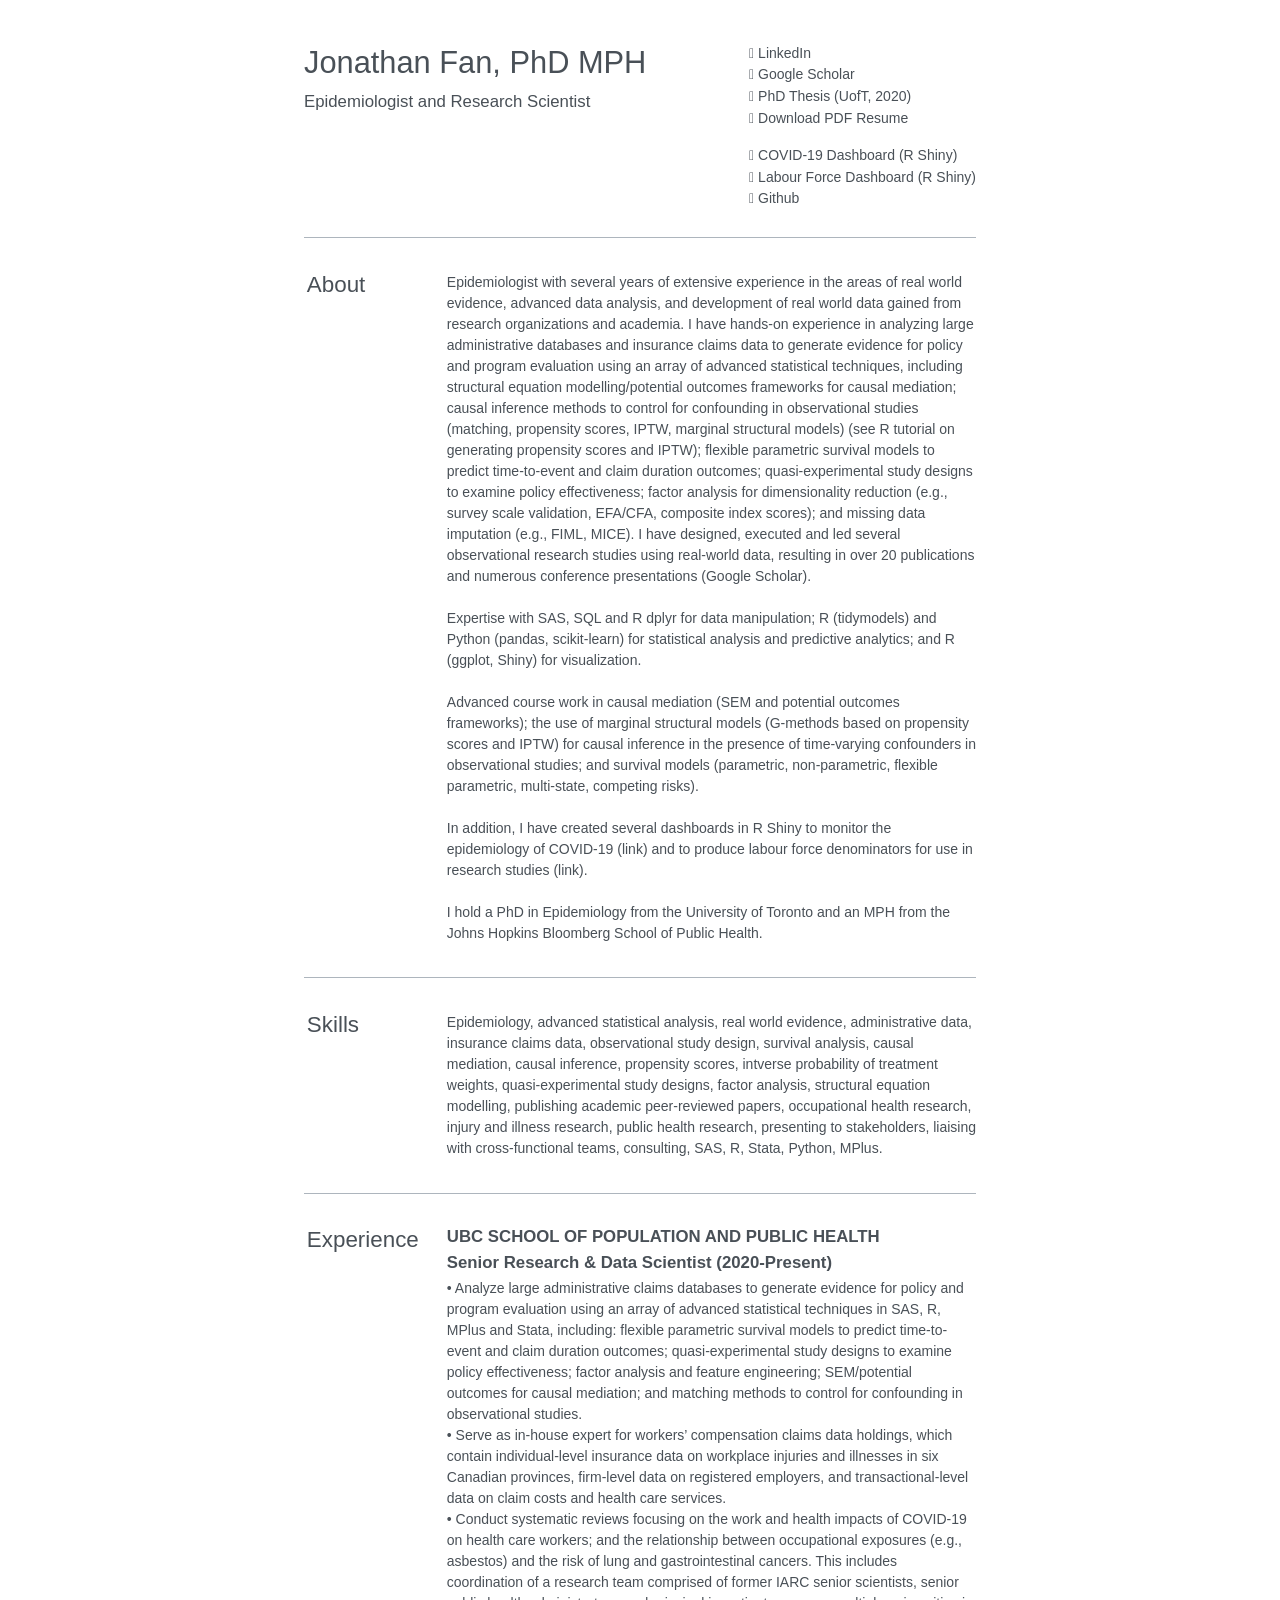
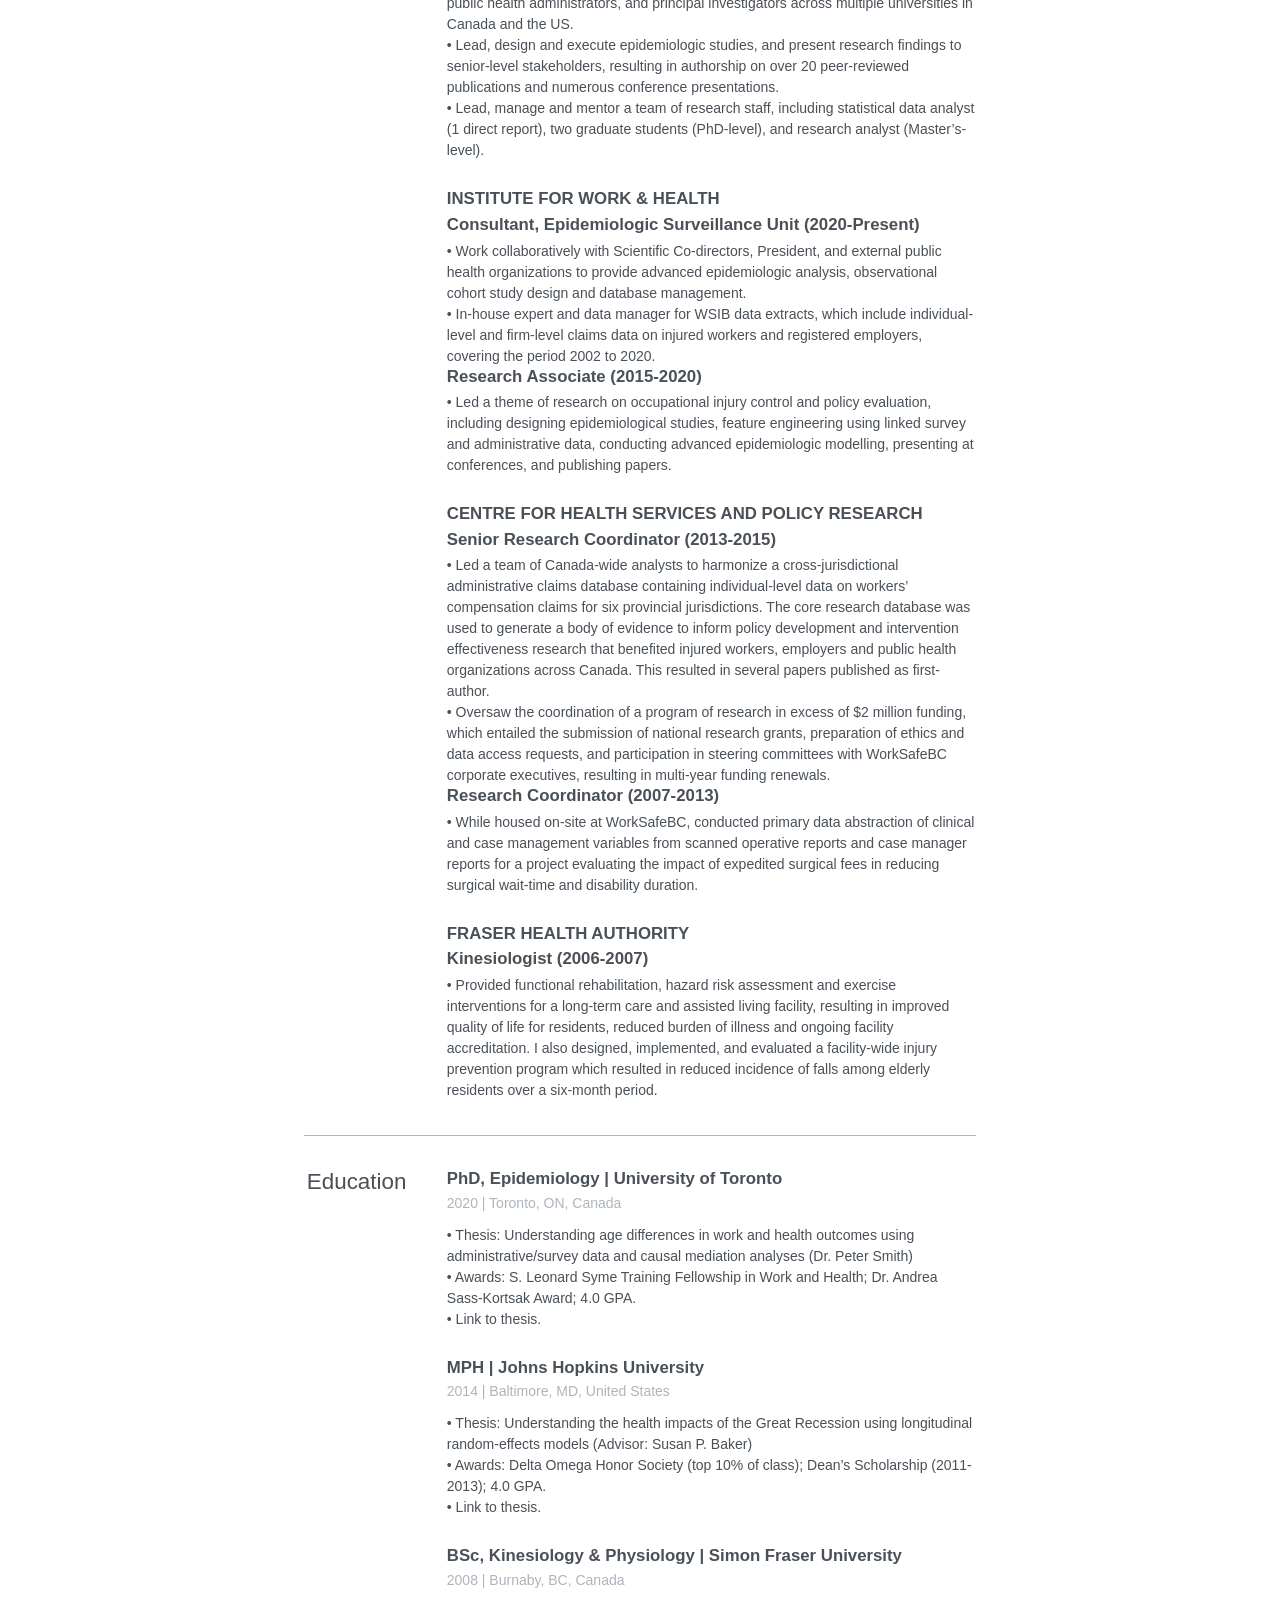
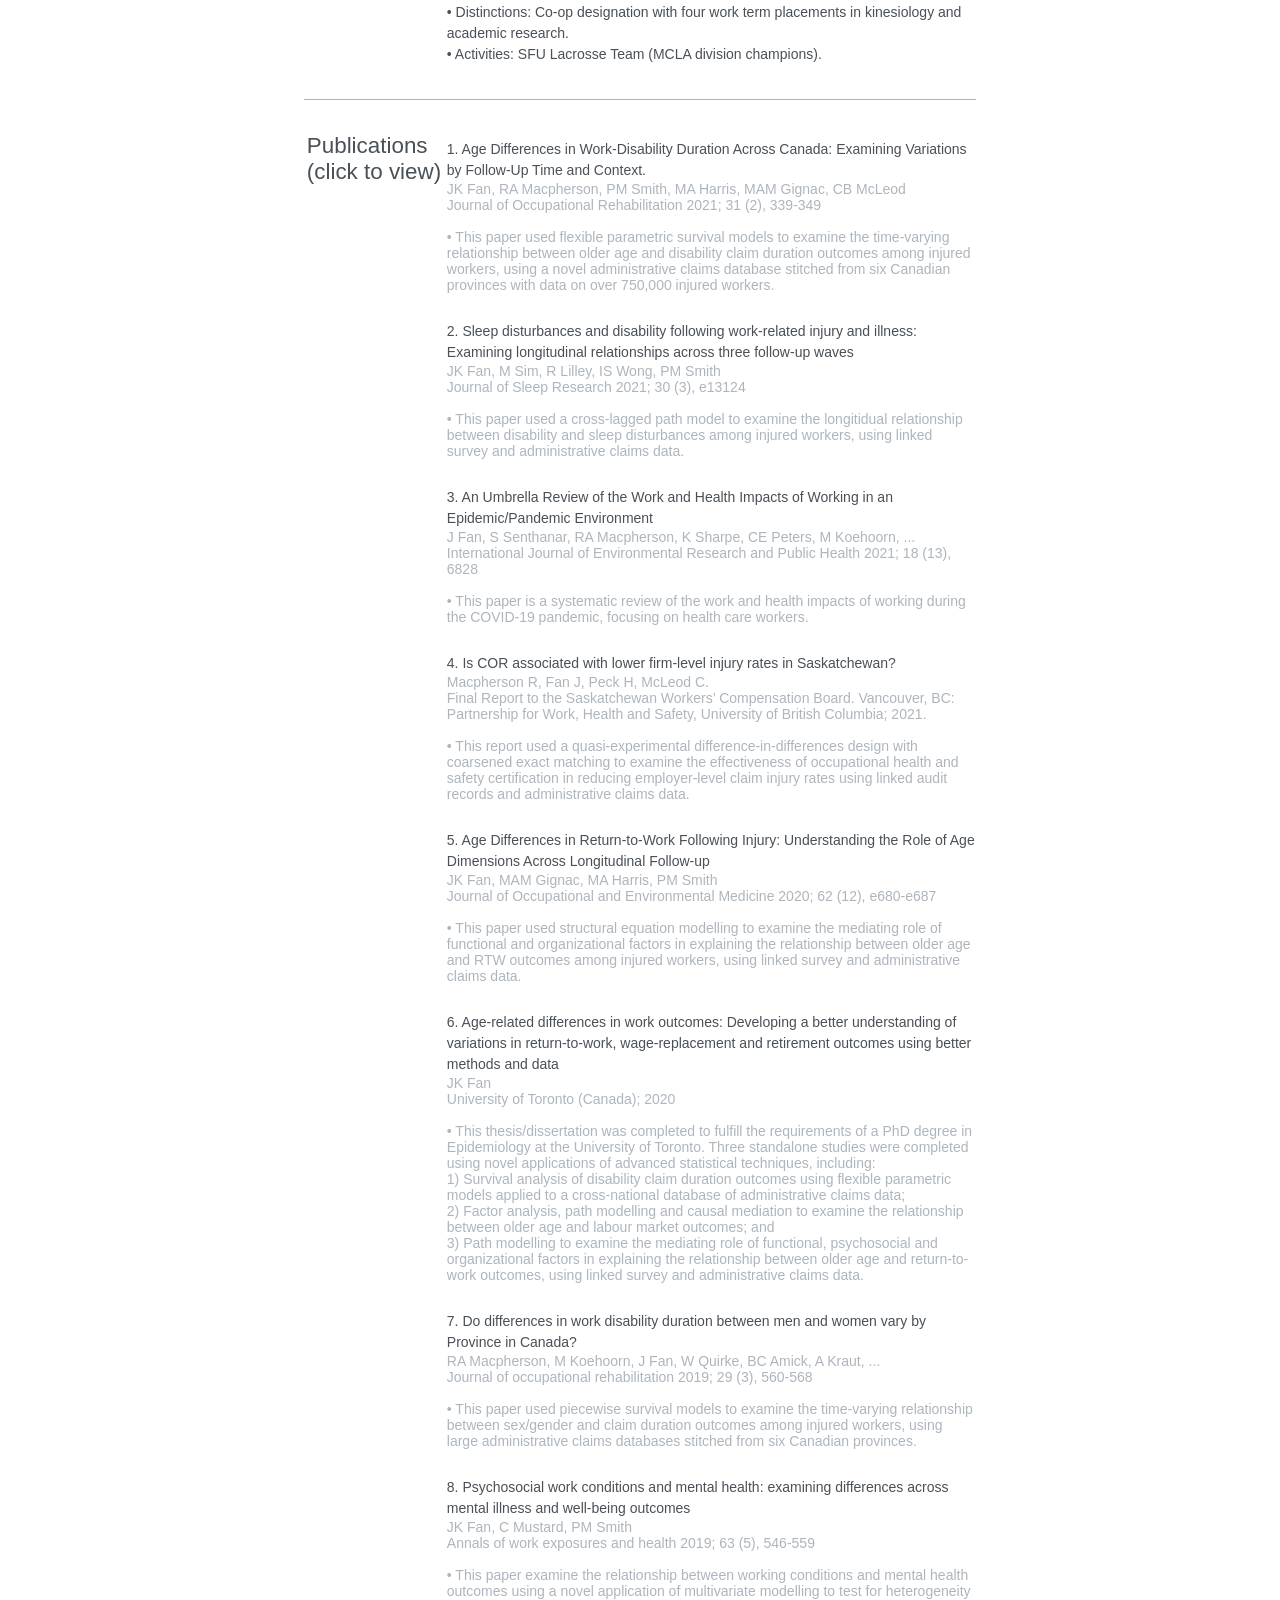
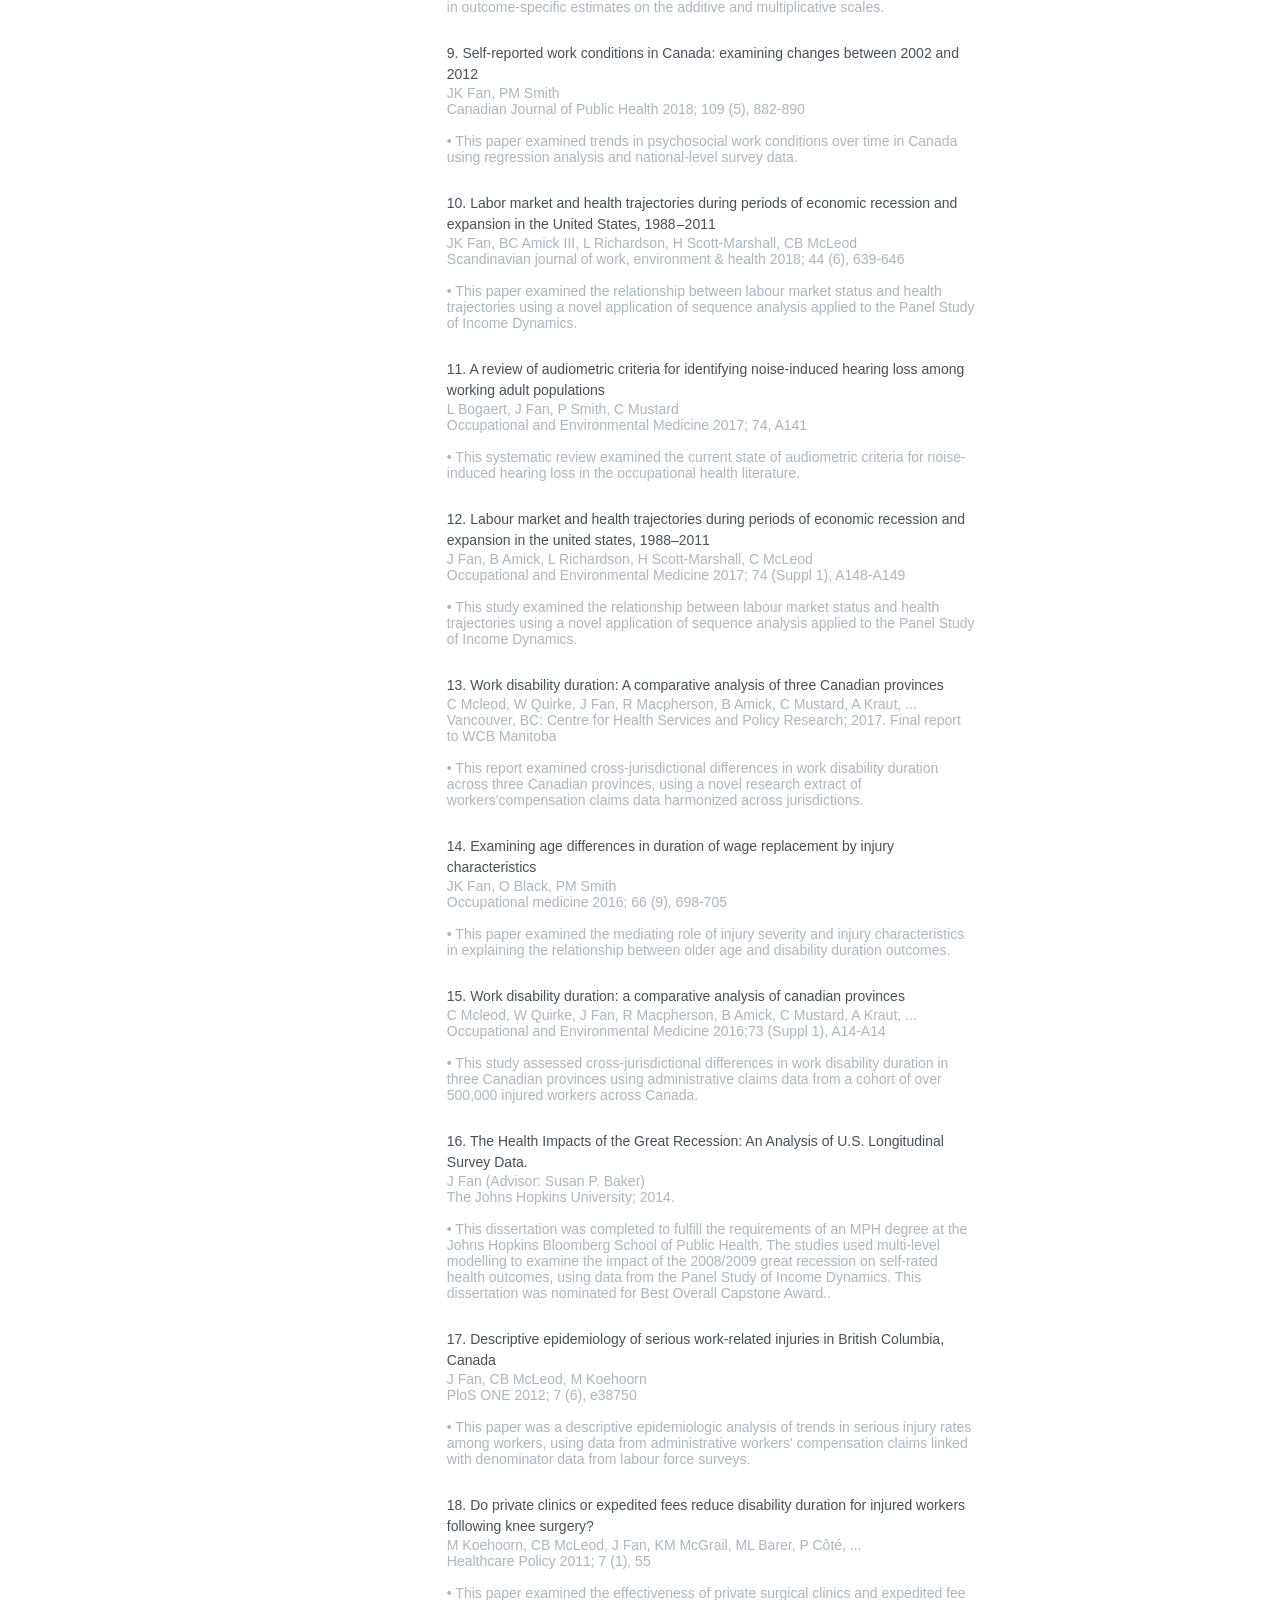
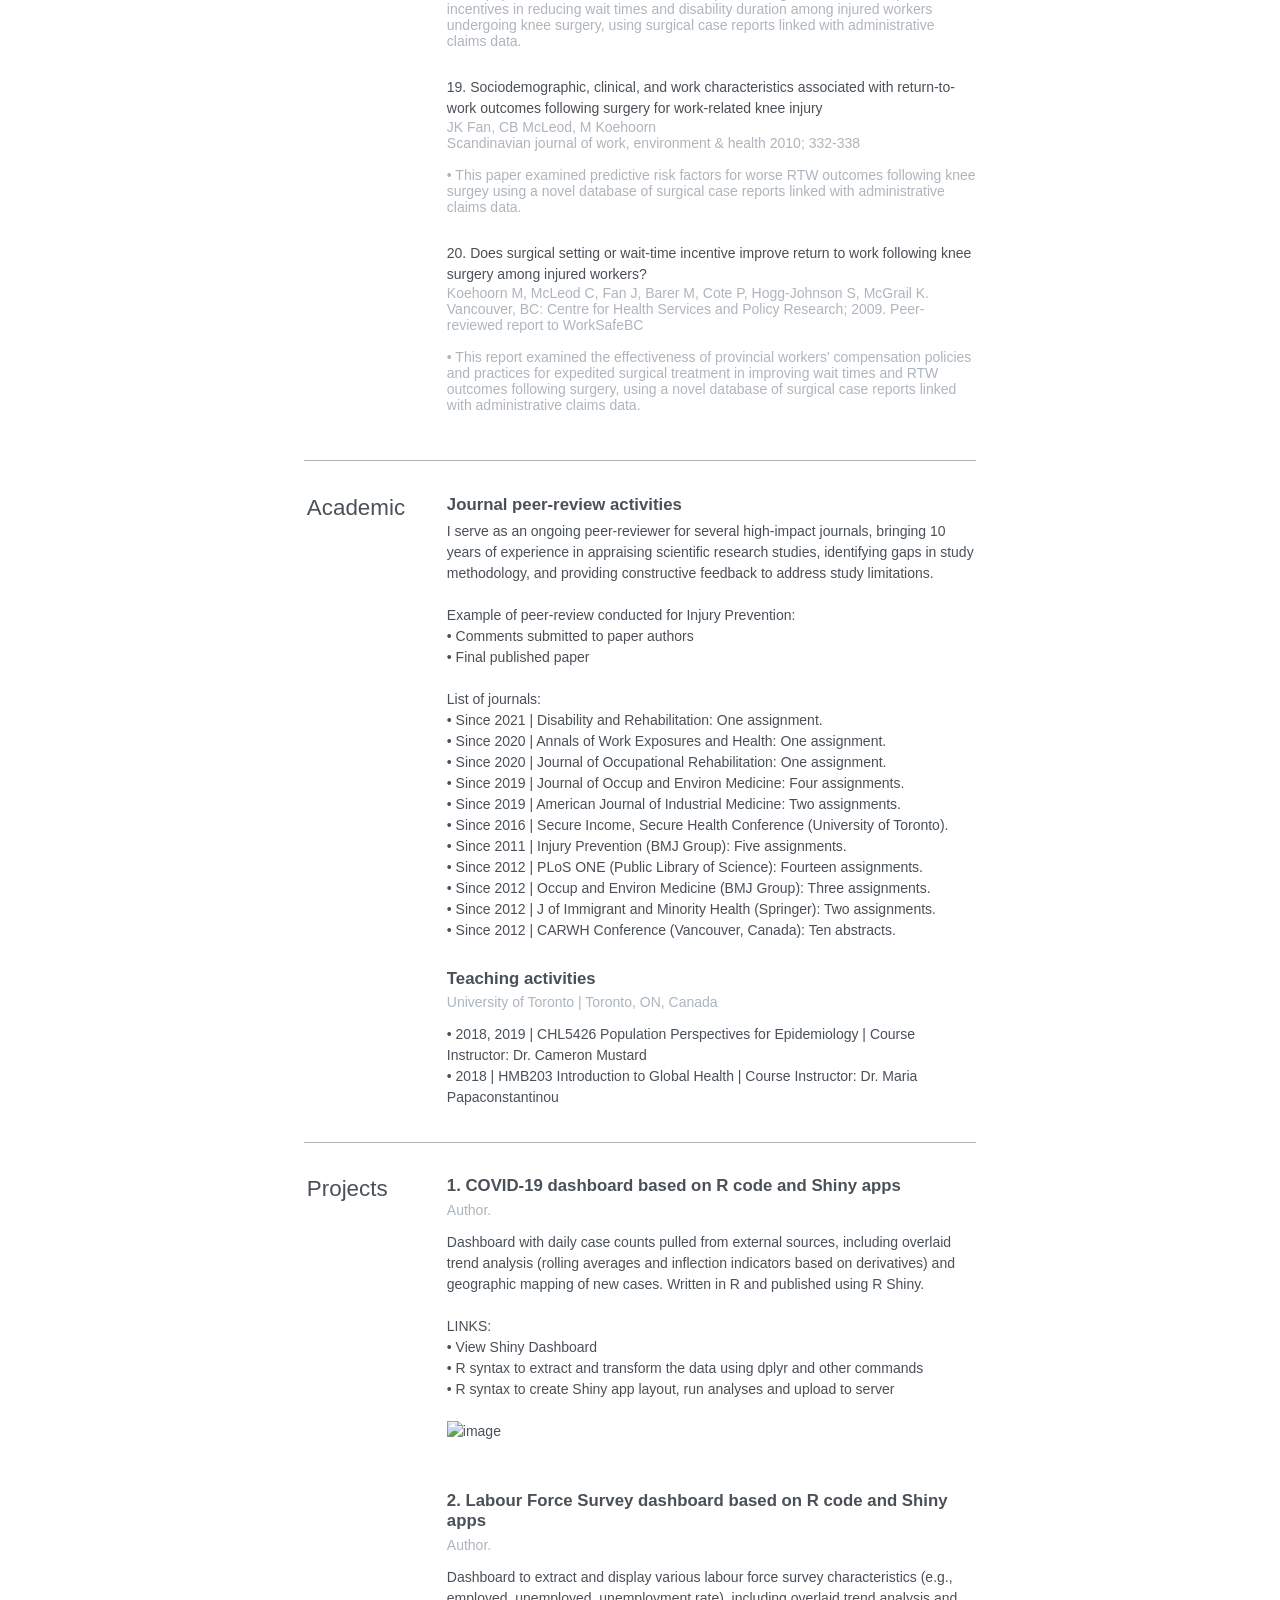
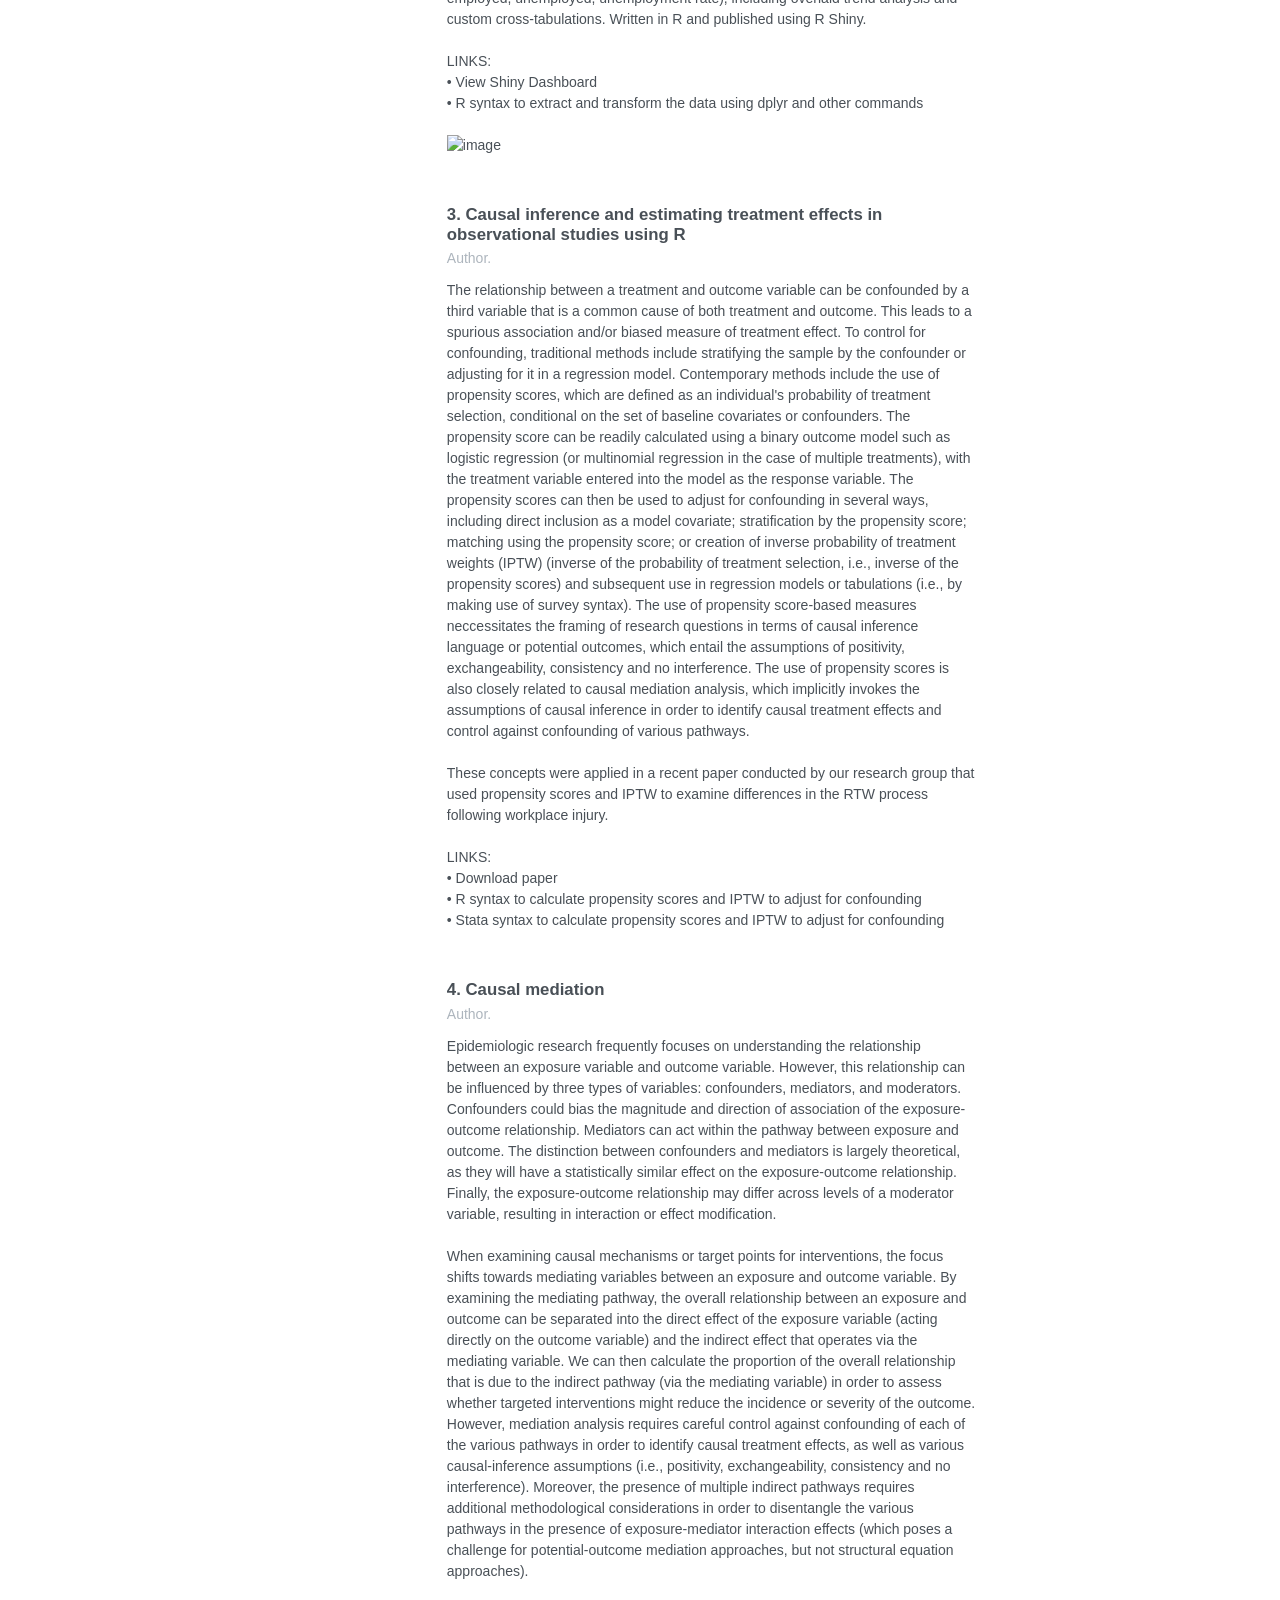
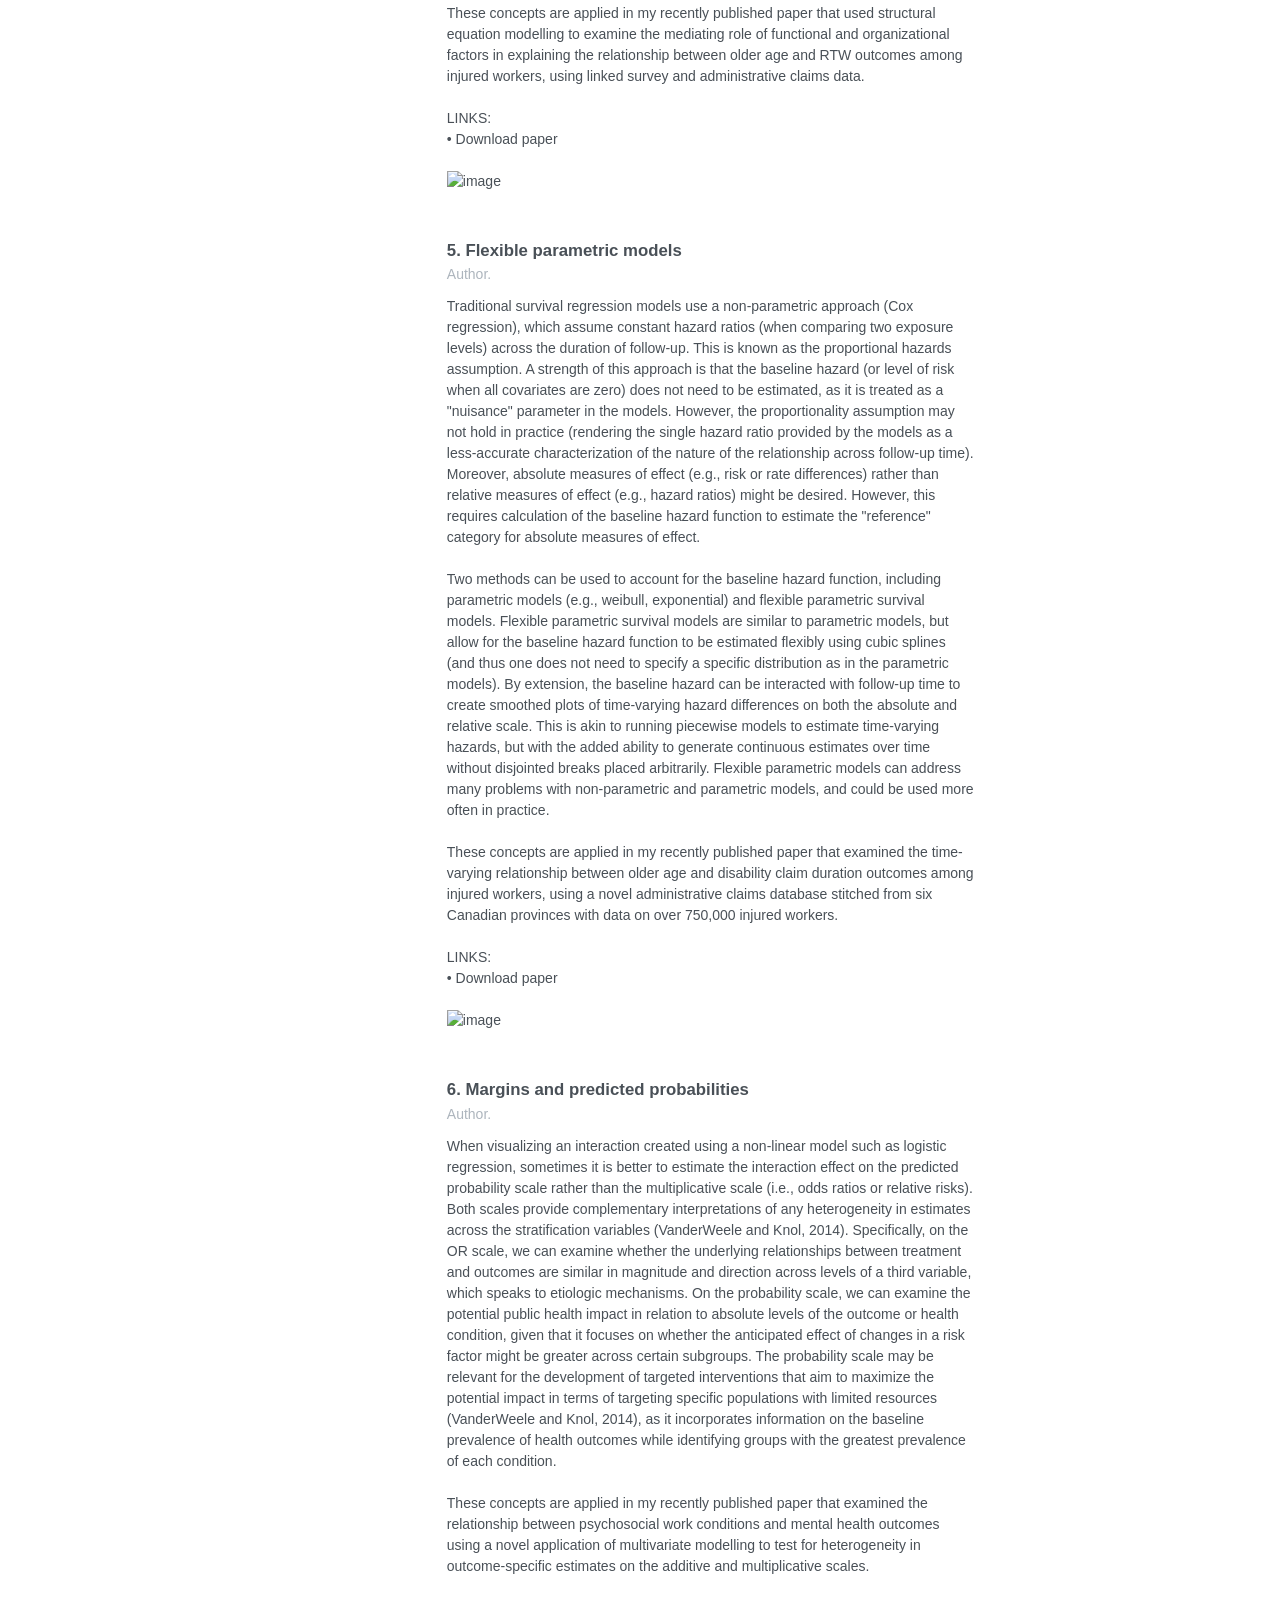
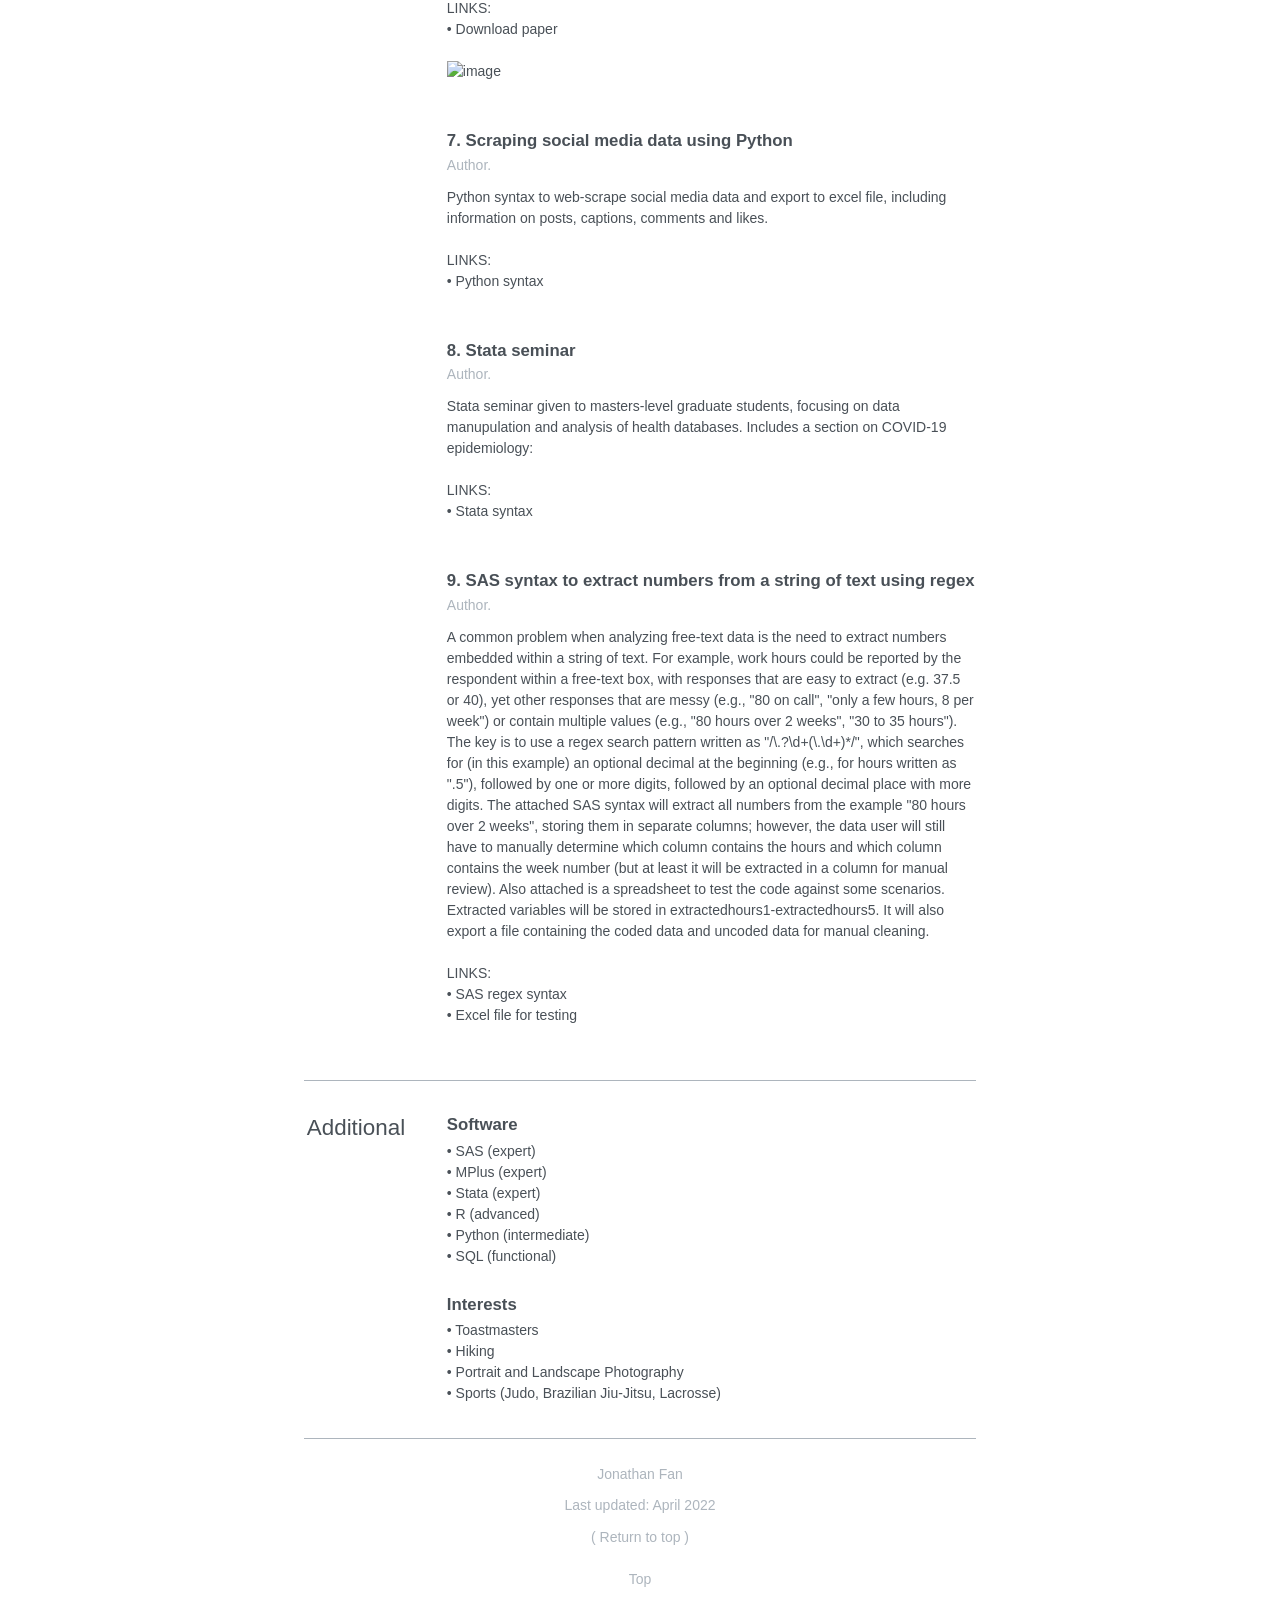
==== commit 73d32ee5: "Update index_test.html" ====
--- a/index_test.html
+++ b/index_test.html
@@ -1117,7 +1117,7 @@
 </div>
 
       <a href="https://jonathankfan.github.io">( Return to top )</a> <br>
-
+<a href="#top">Top</a>
 <!--
 <span class="print">( <a href="javascript:window.print()">Print to PDF</a> )</span>
 -->
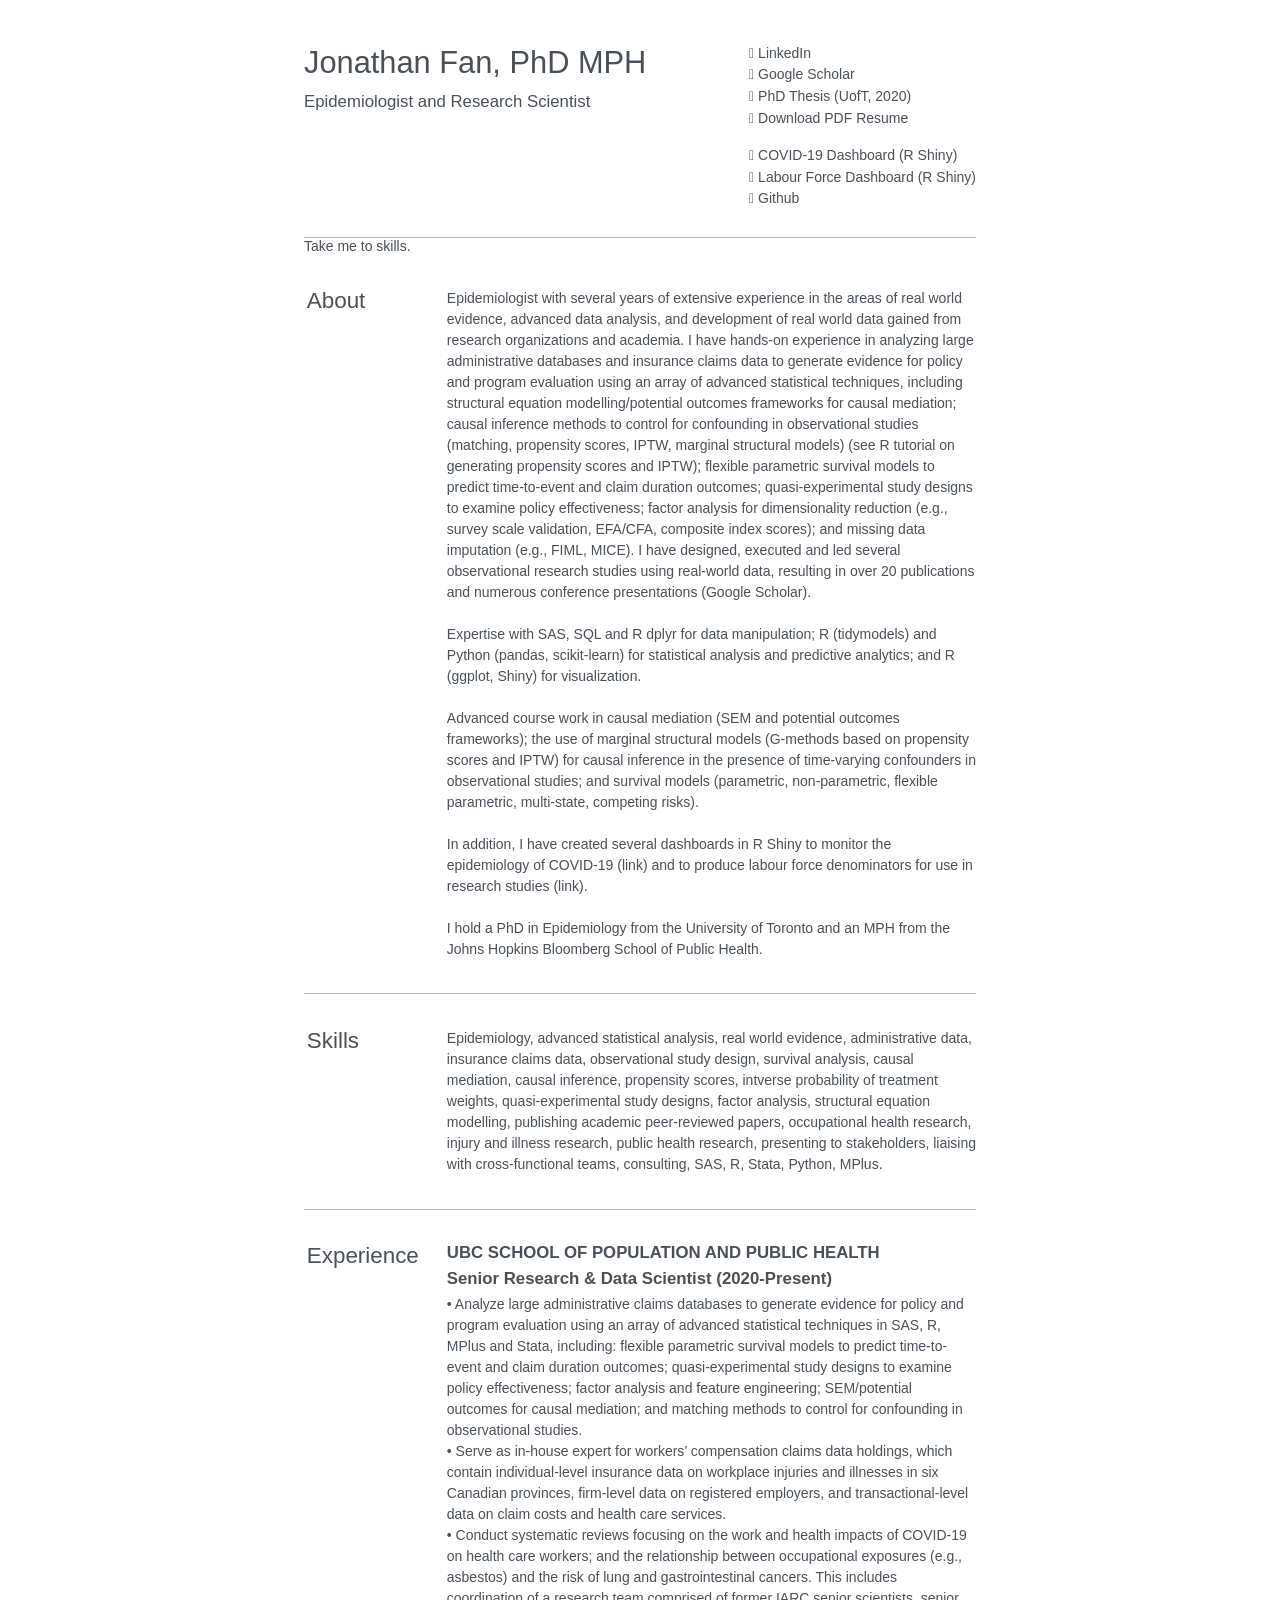
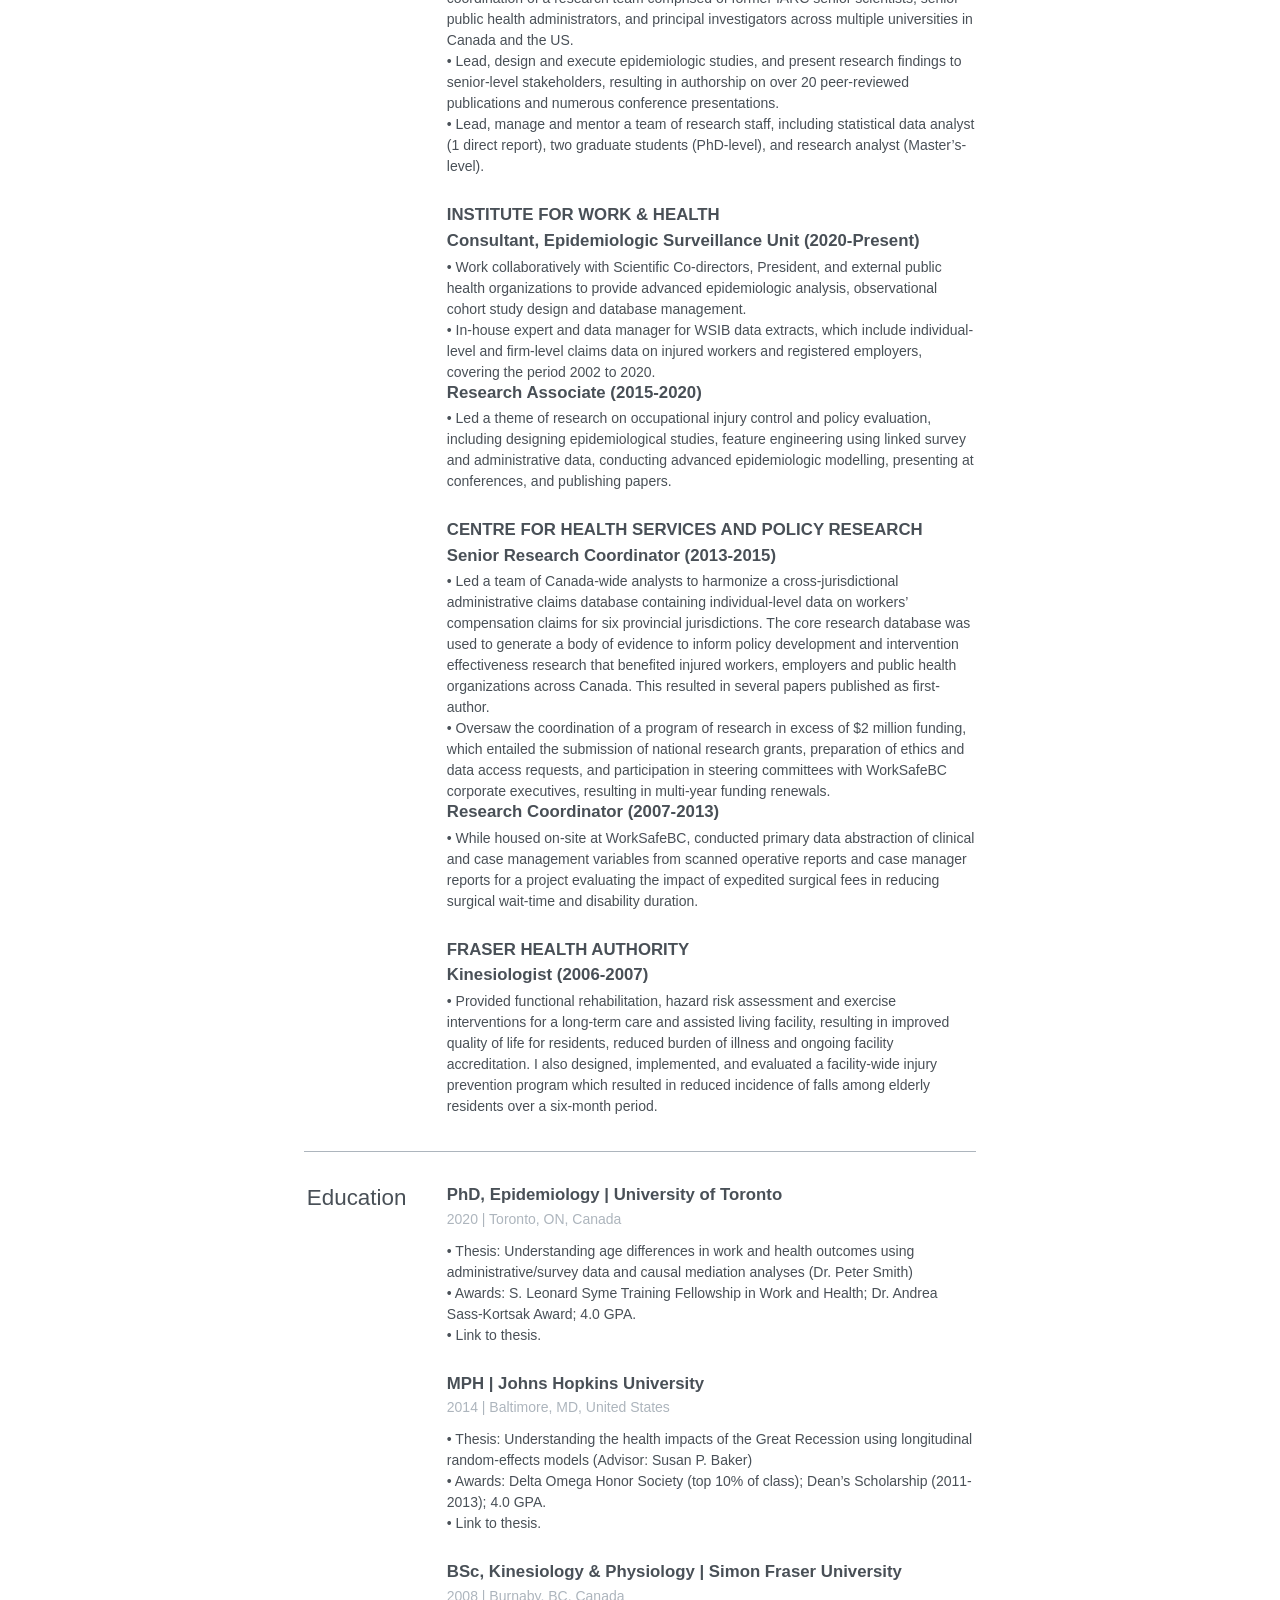
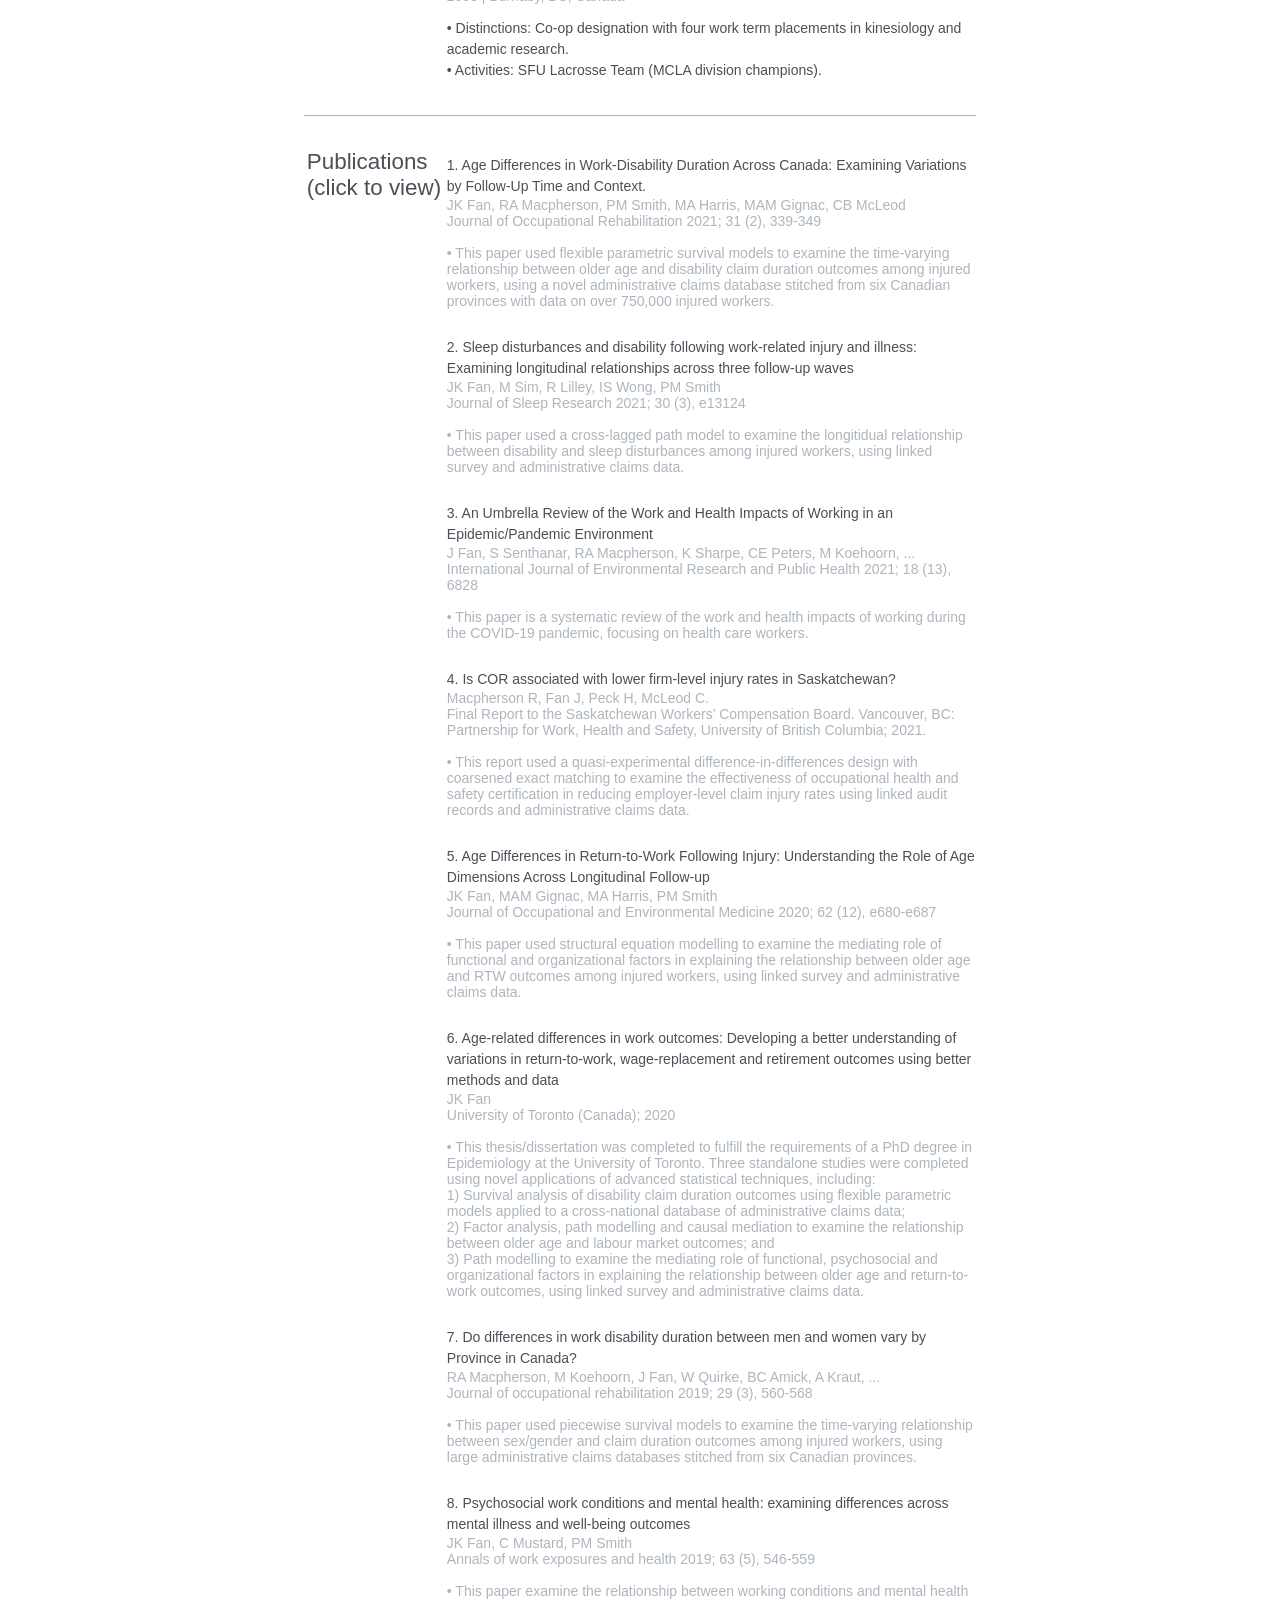
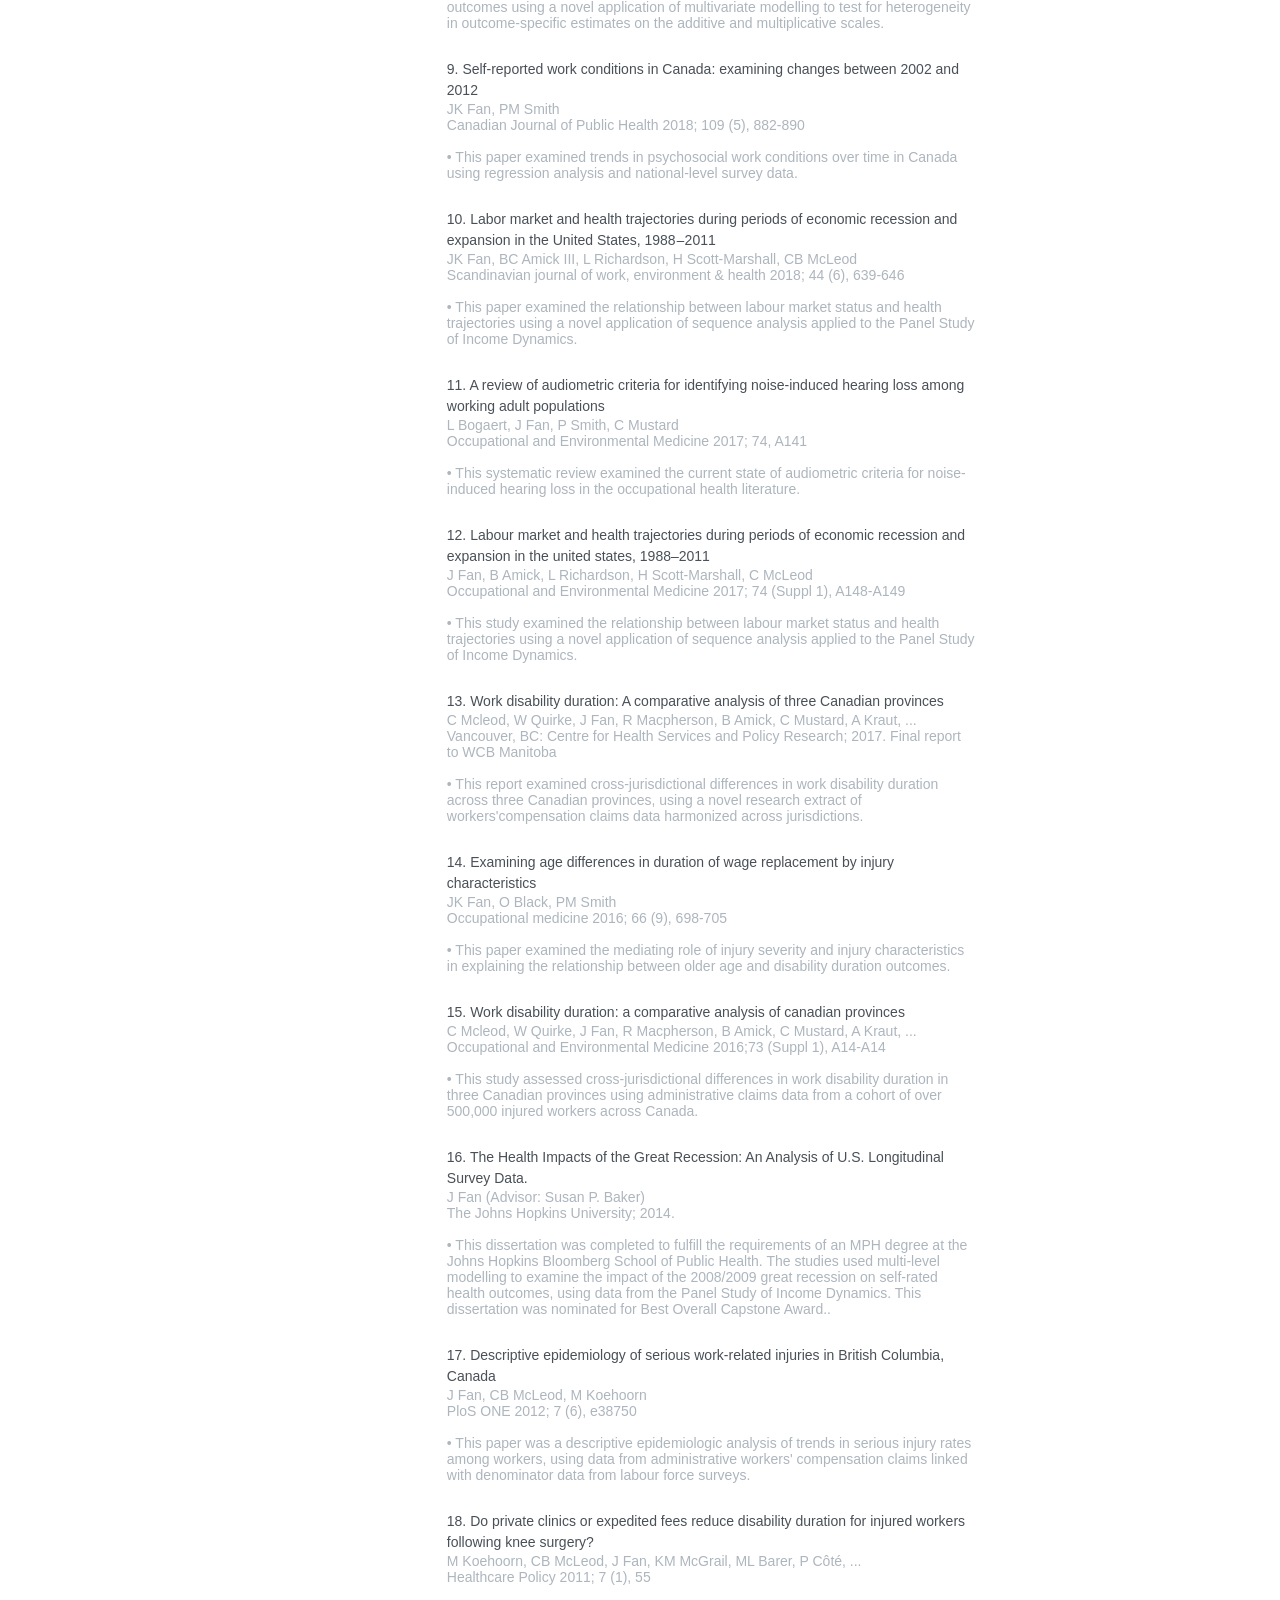
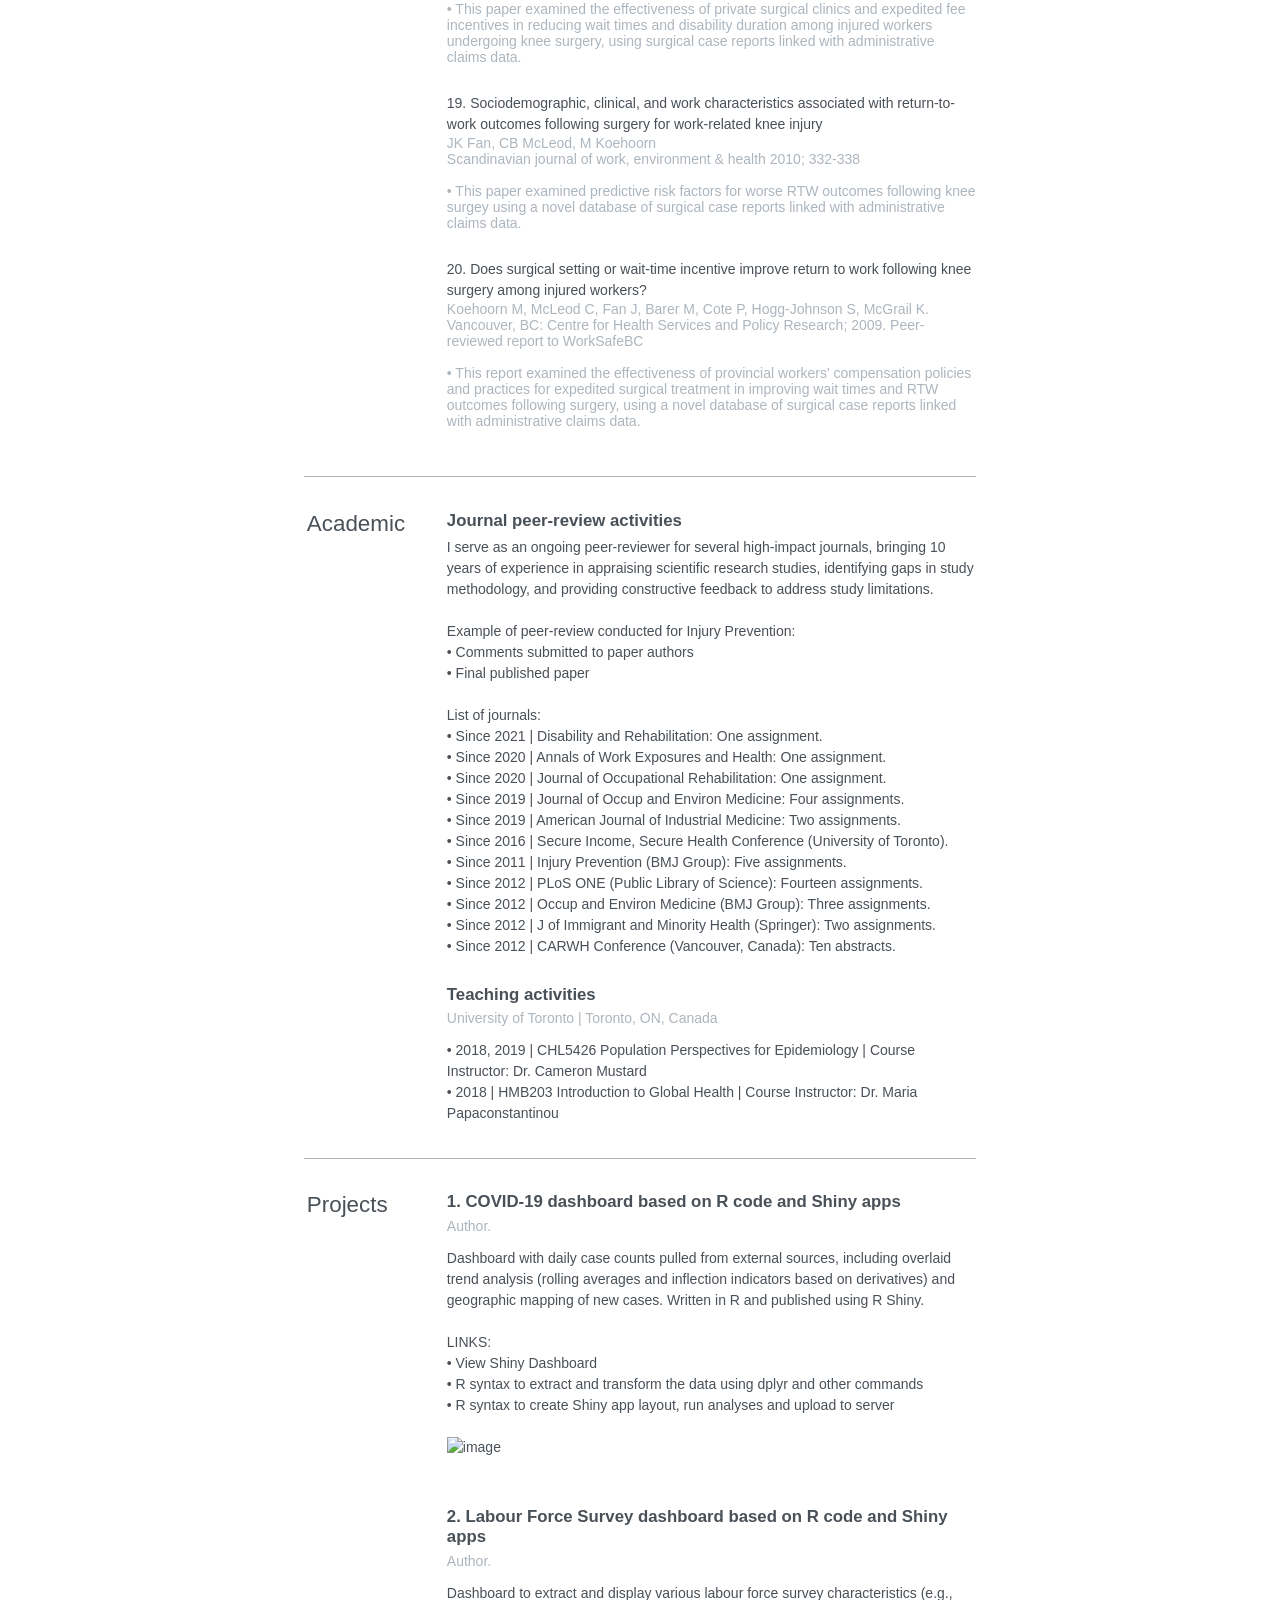
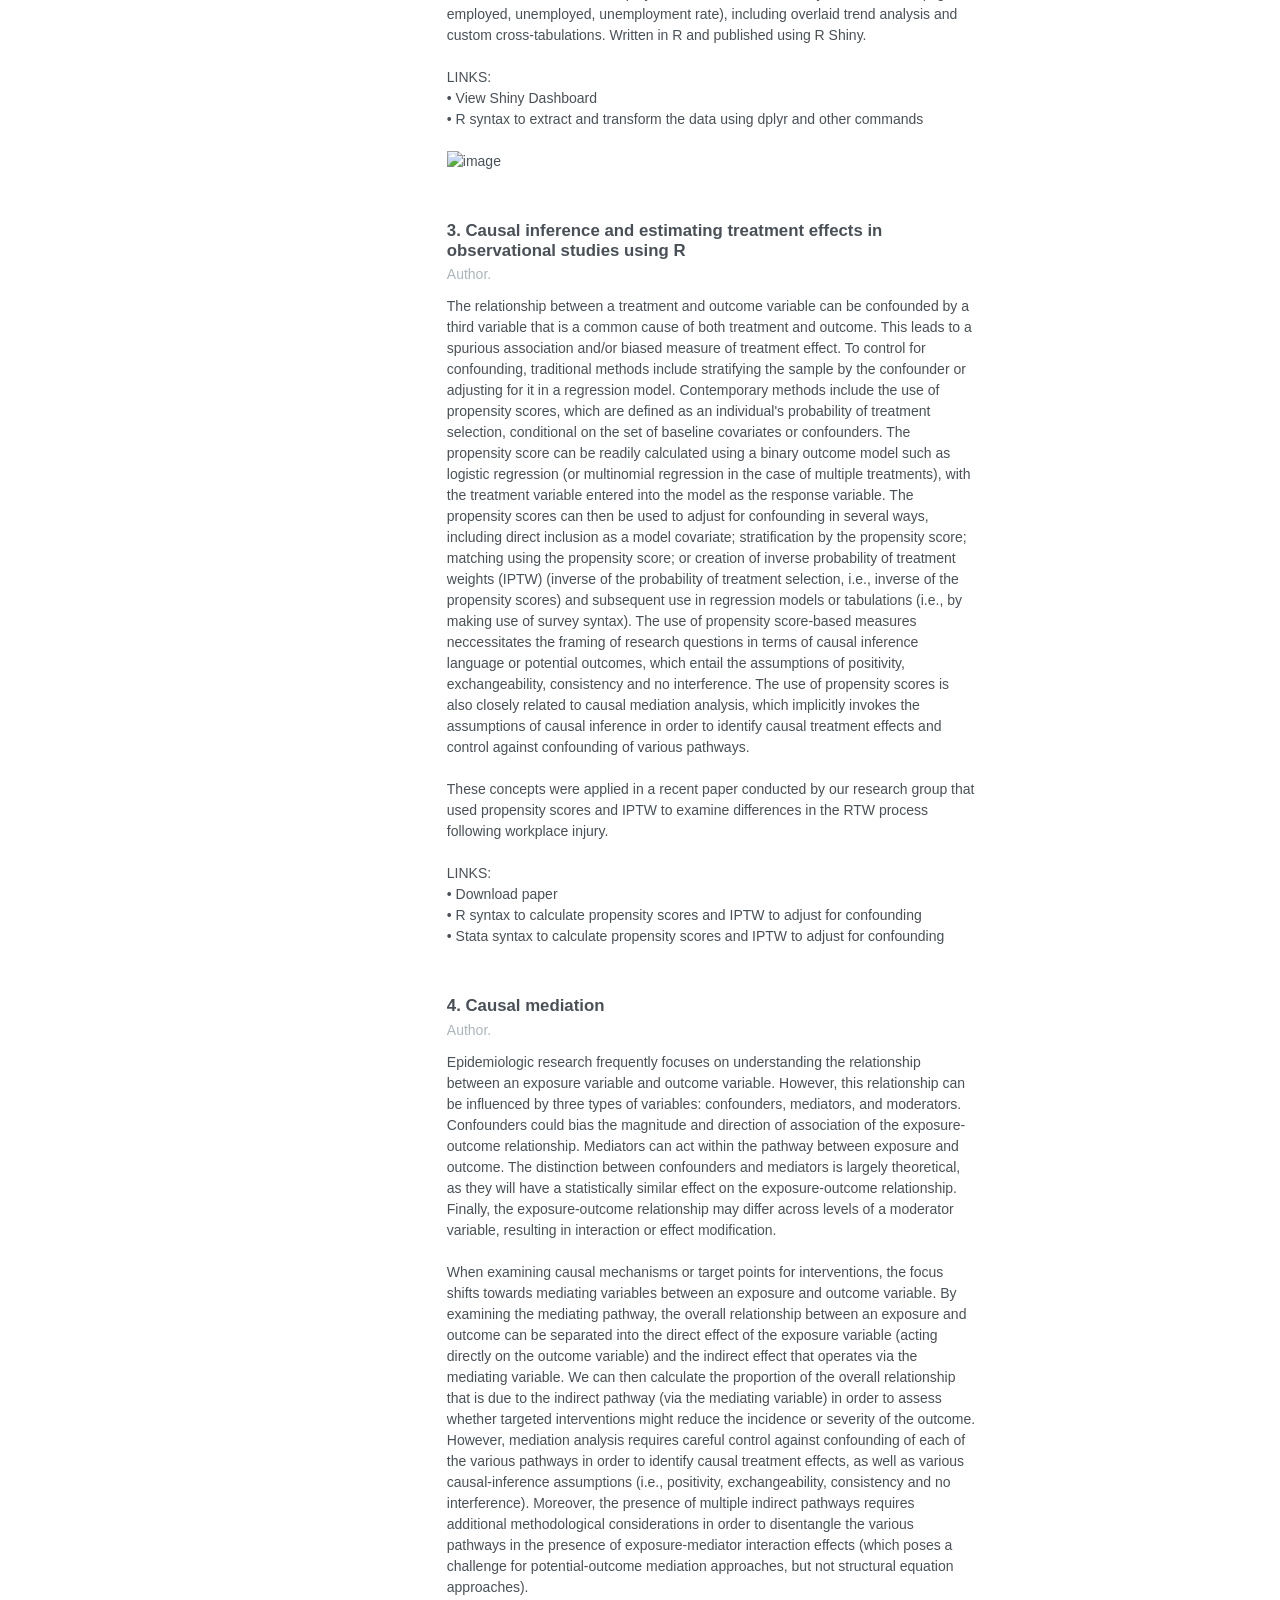
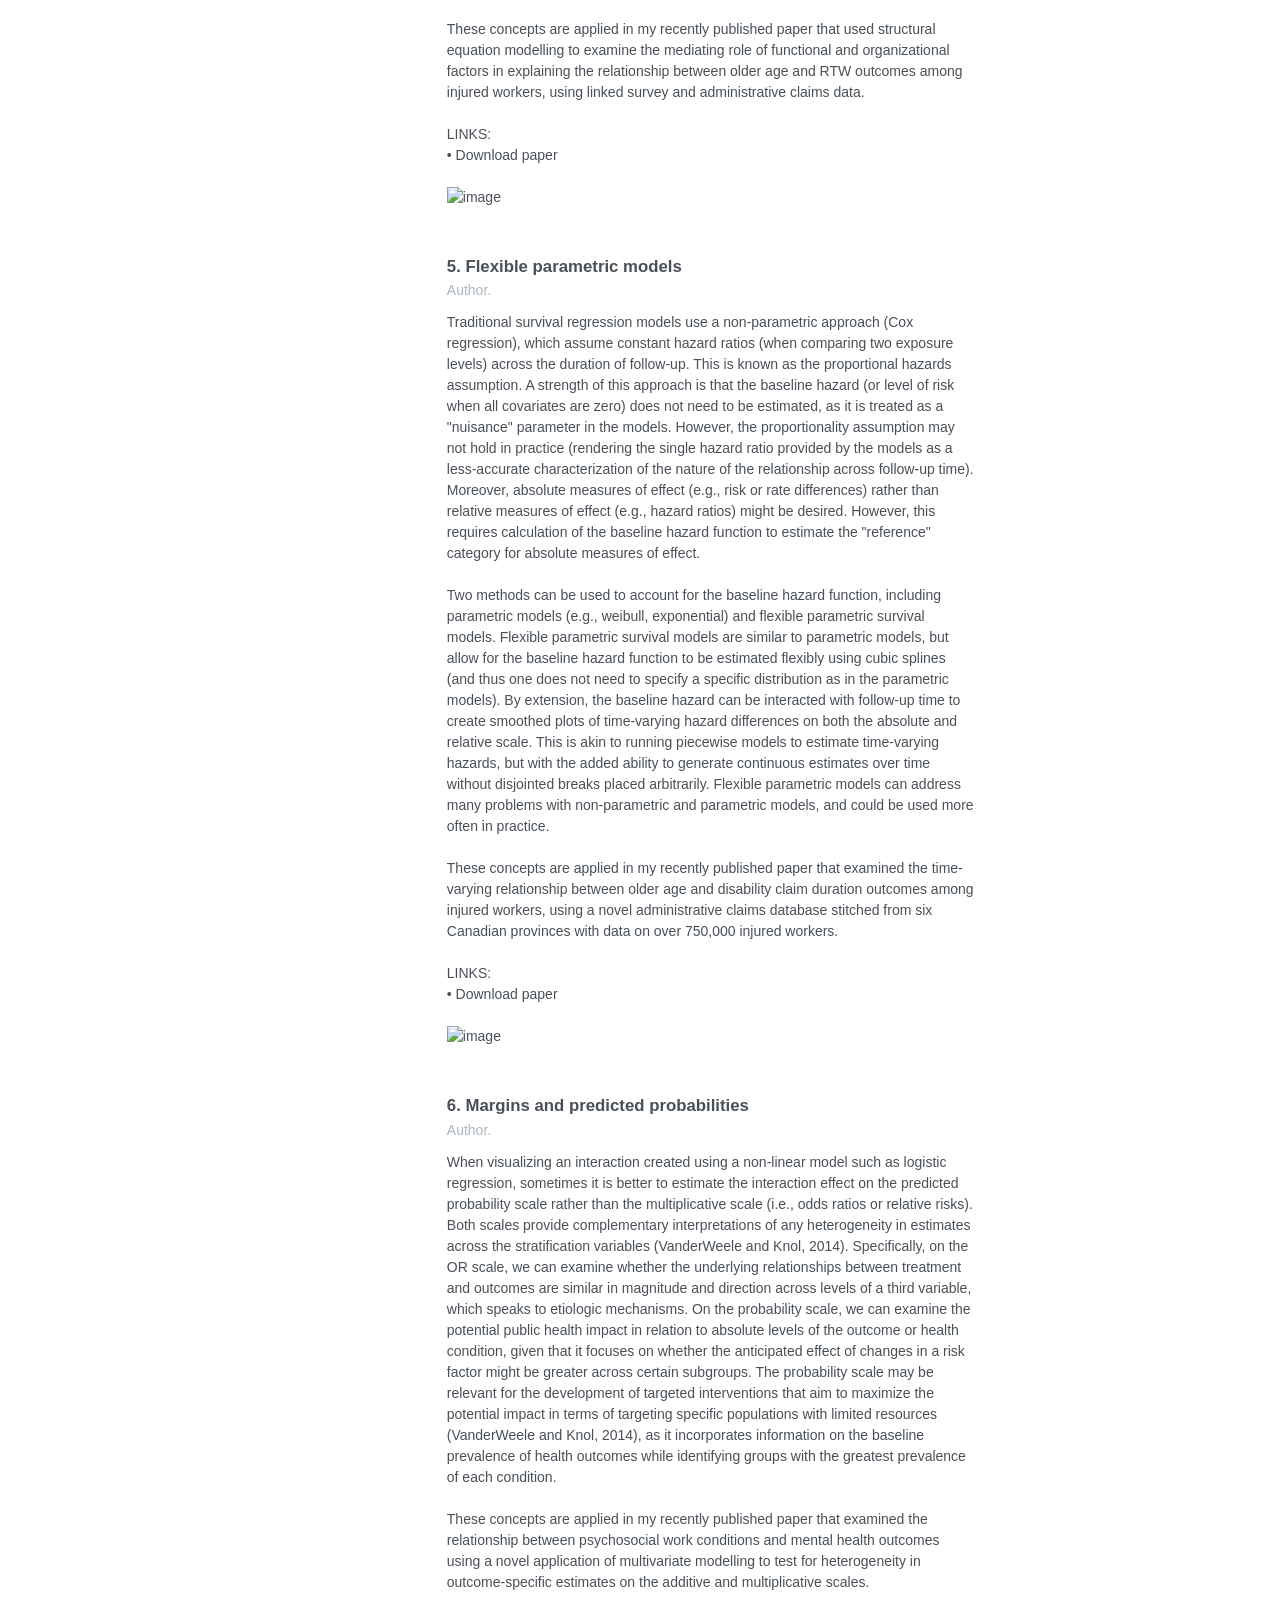
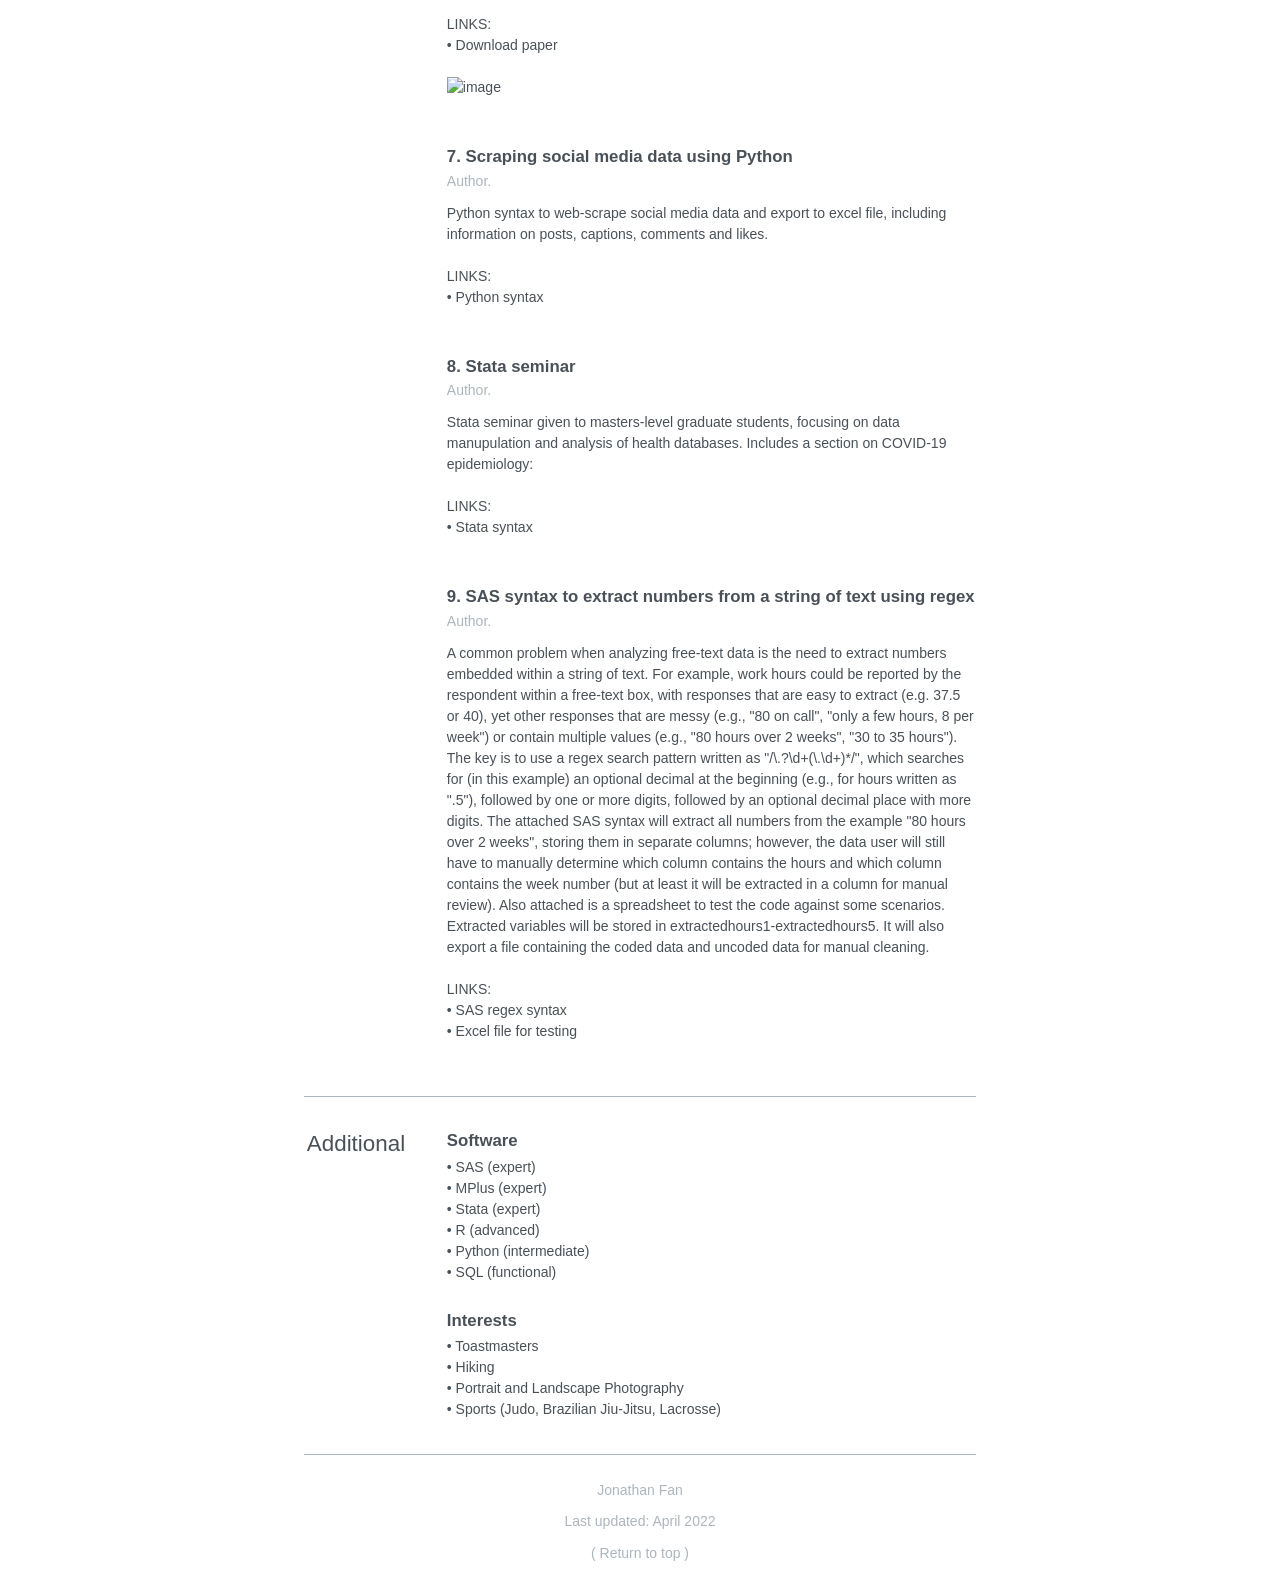
==== commit c36b6405: "Update index_test.html" ====
--- a/index_test.html
+++ b/index_test.html
@@ -125,7 +125,7 @@
 <!--###############################################################################################-->
 <!--###############################################################################################-->
 <!--###############################################################################################-->
-
+<a href="#skills">Take me to skills.</a>
       <section id="about">
         <div class="section-title">
           About
@@ -1117,7 +1117,7 @@
 </div>
 
       <a href="https://jonathankfan.github.io">( Return to top )</a> <br>
-<a href="#top">Top</a>
+
 <!--
 <span class="print">( <a href="javascript:window.print()">Print to PDF</a> )</span>
 -->
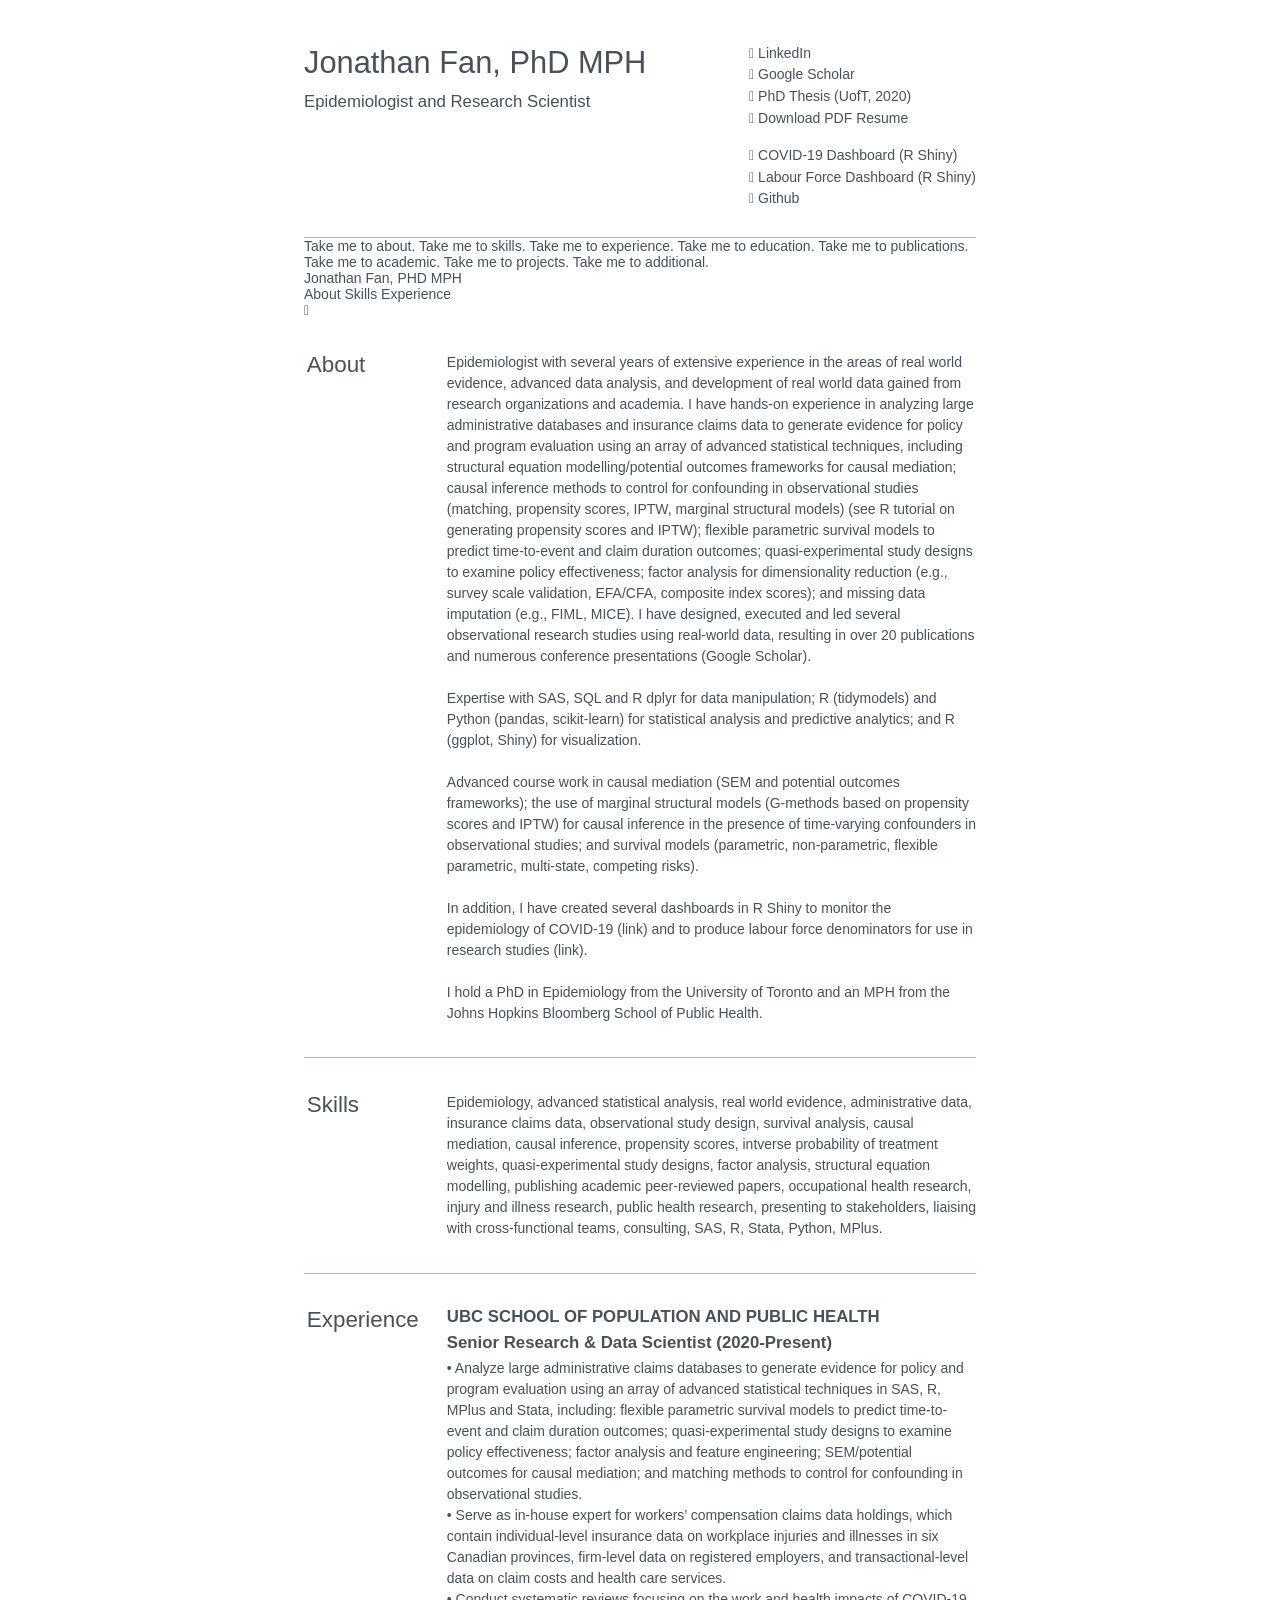
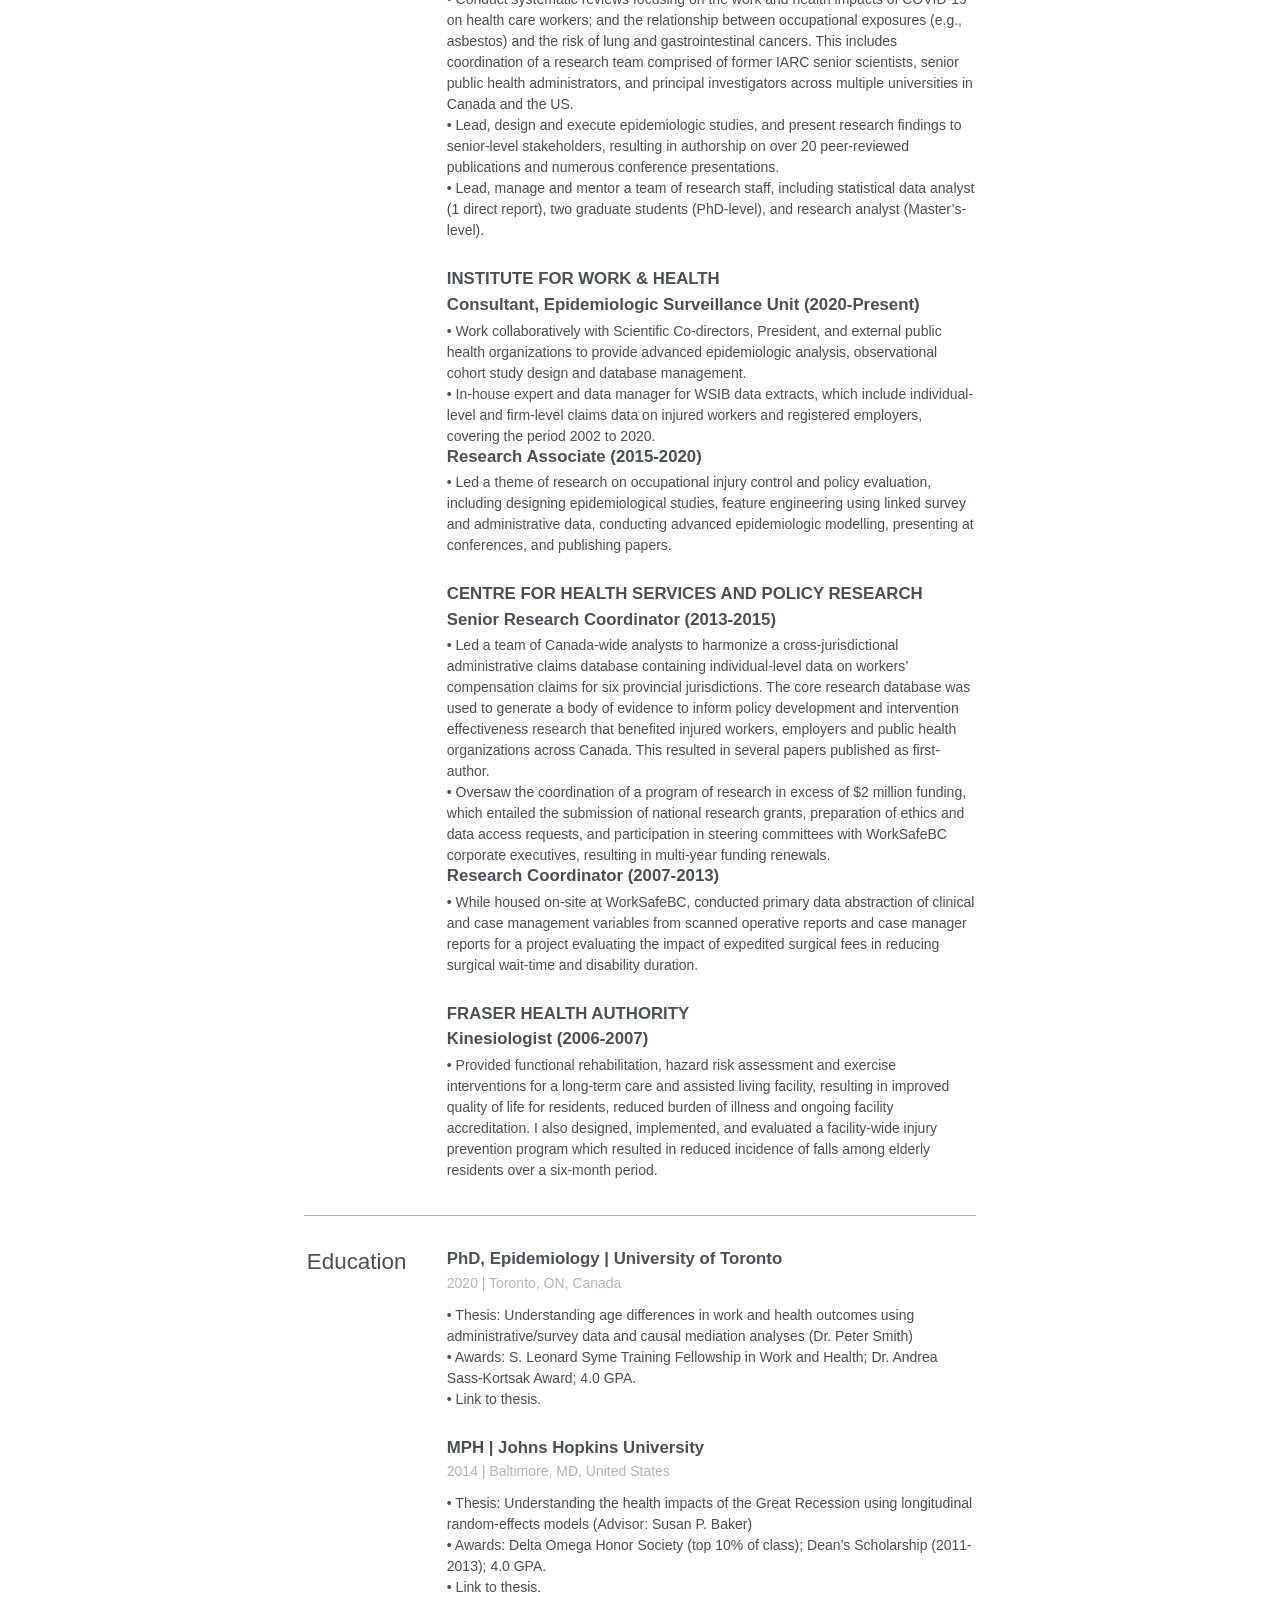
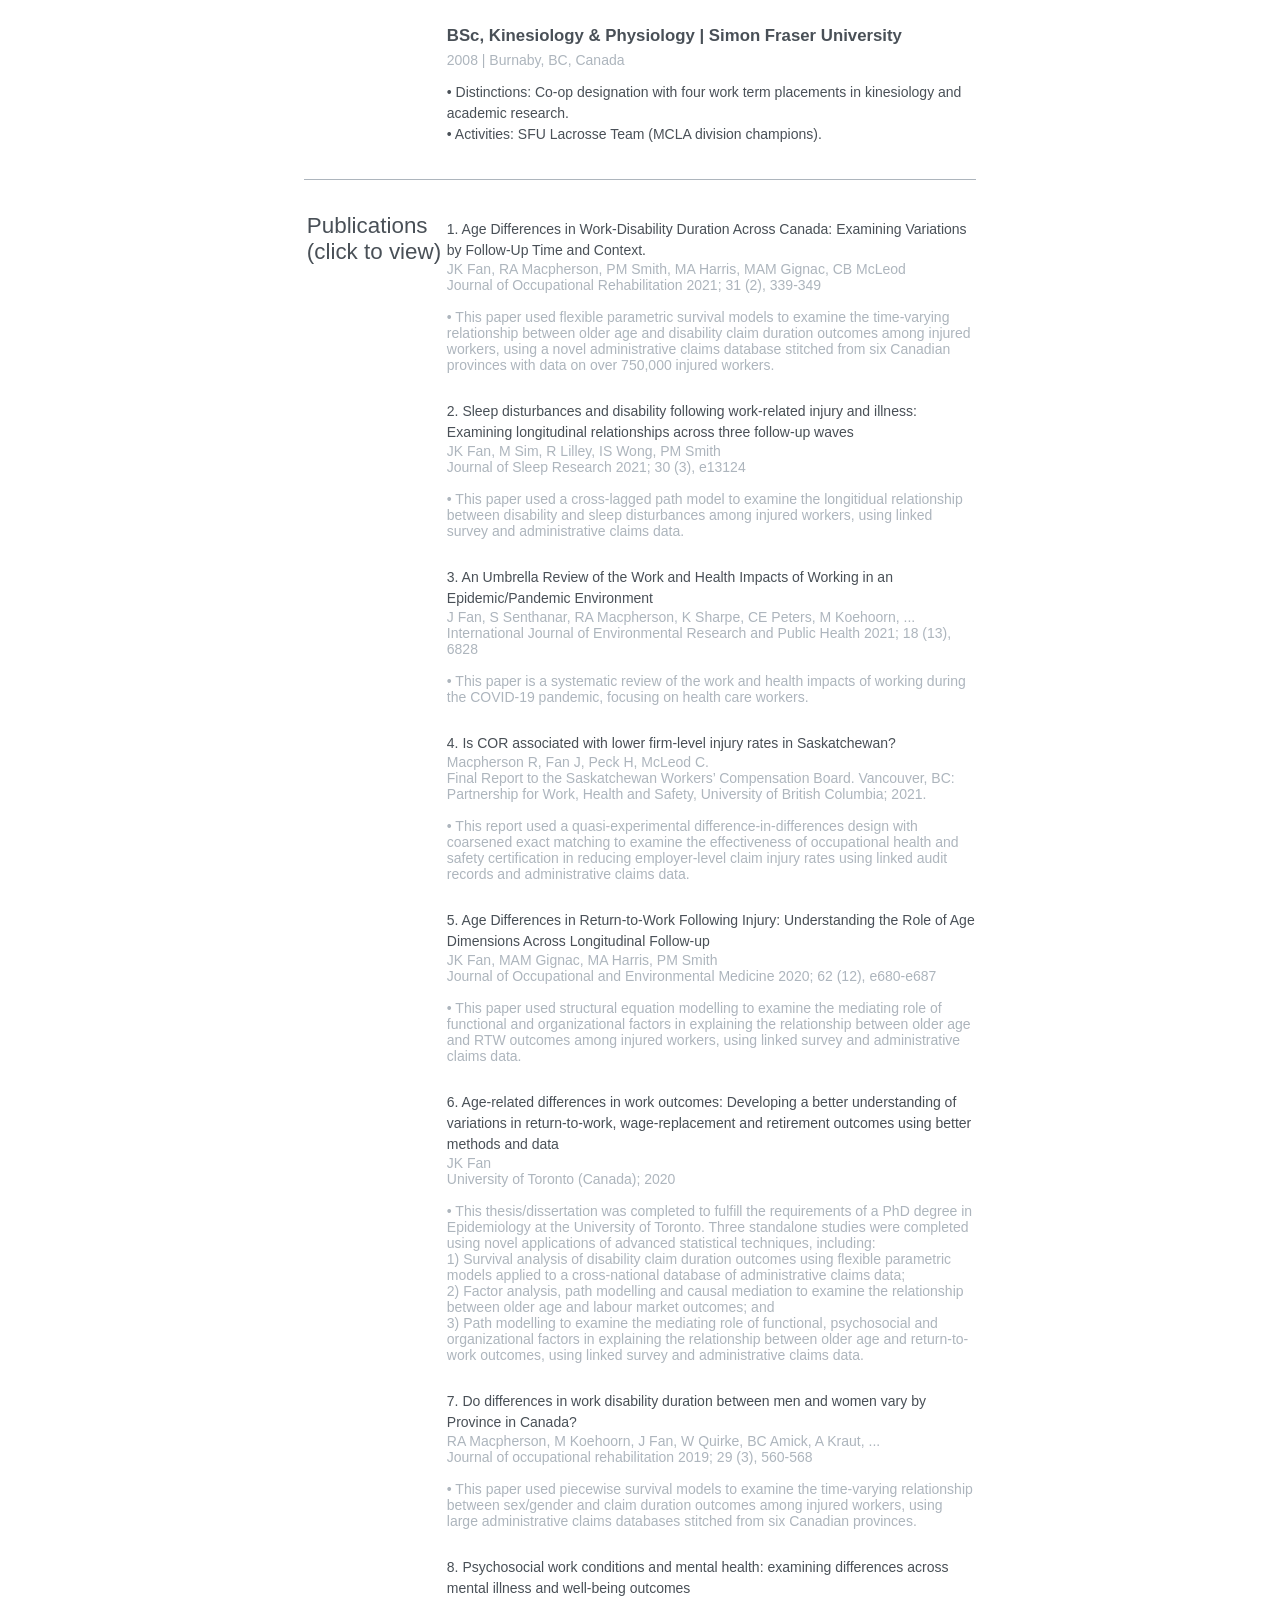
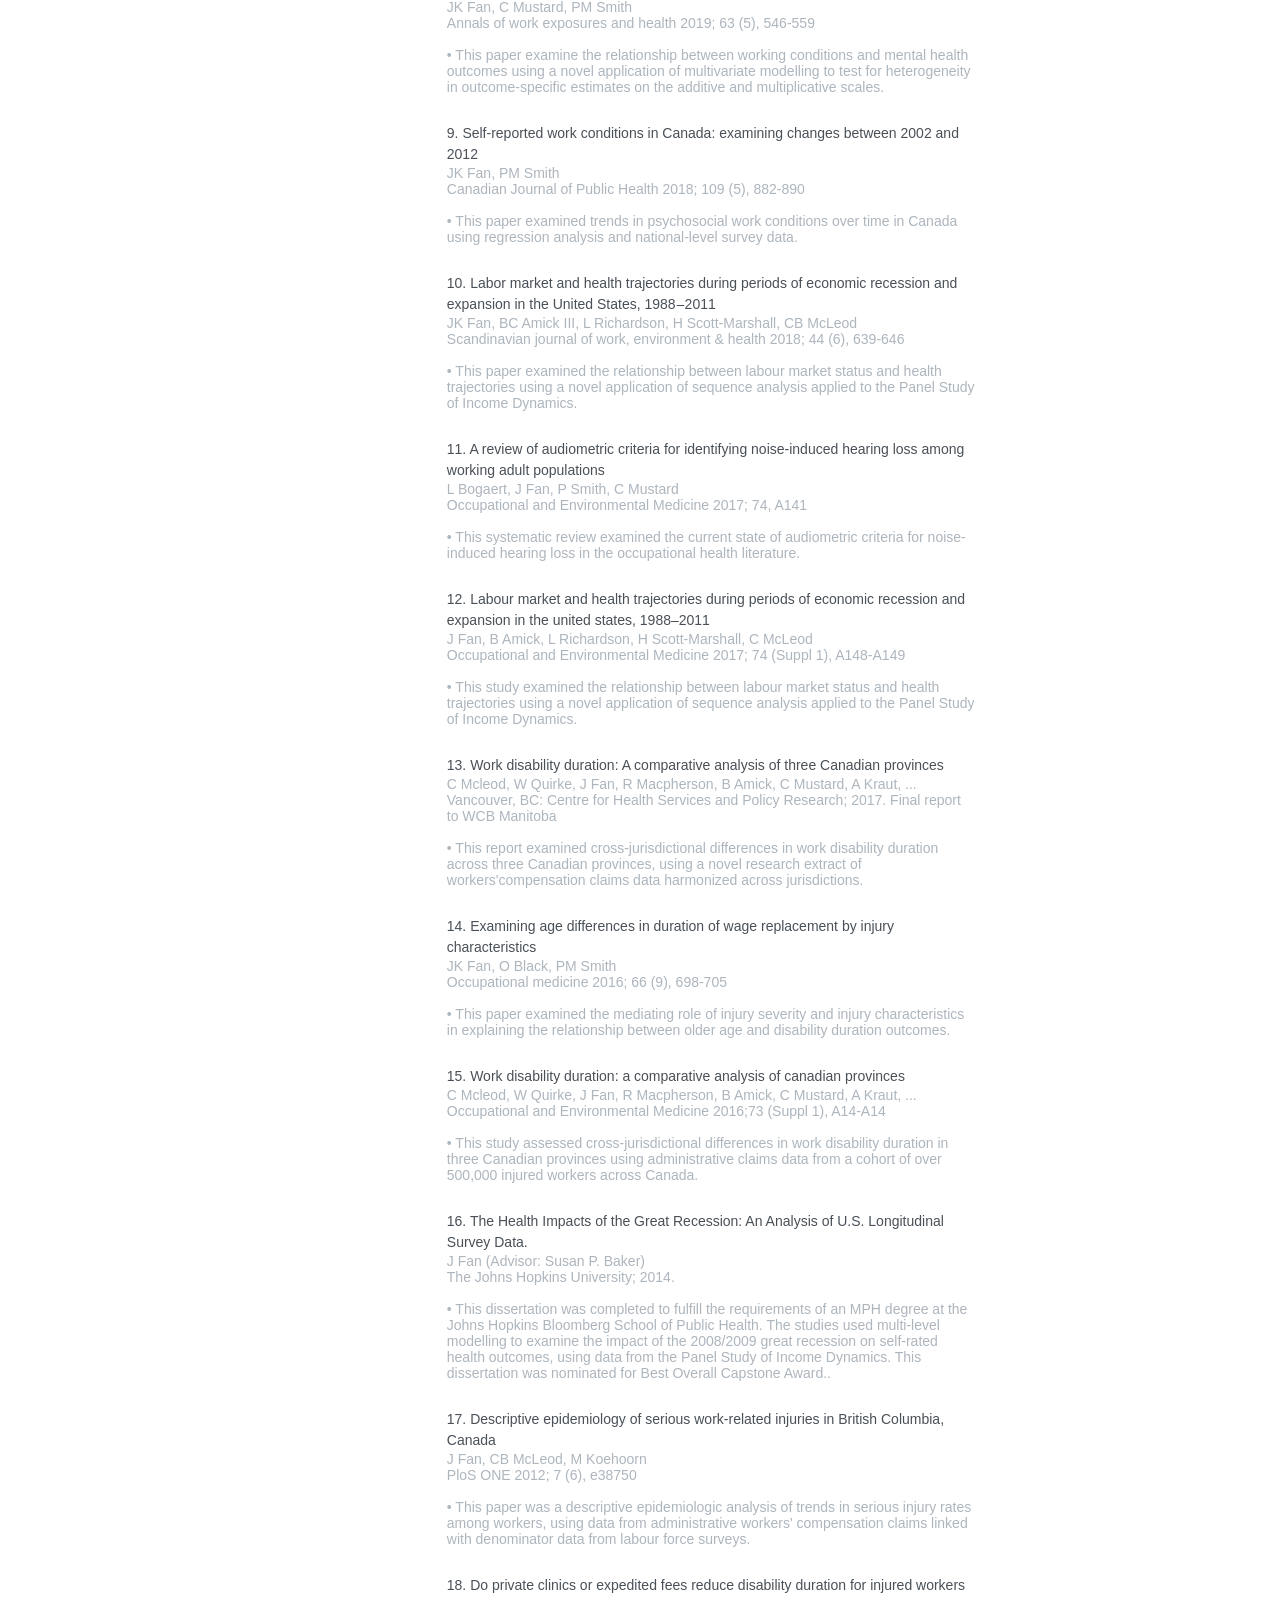
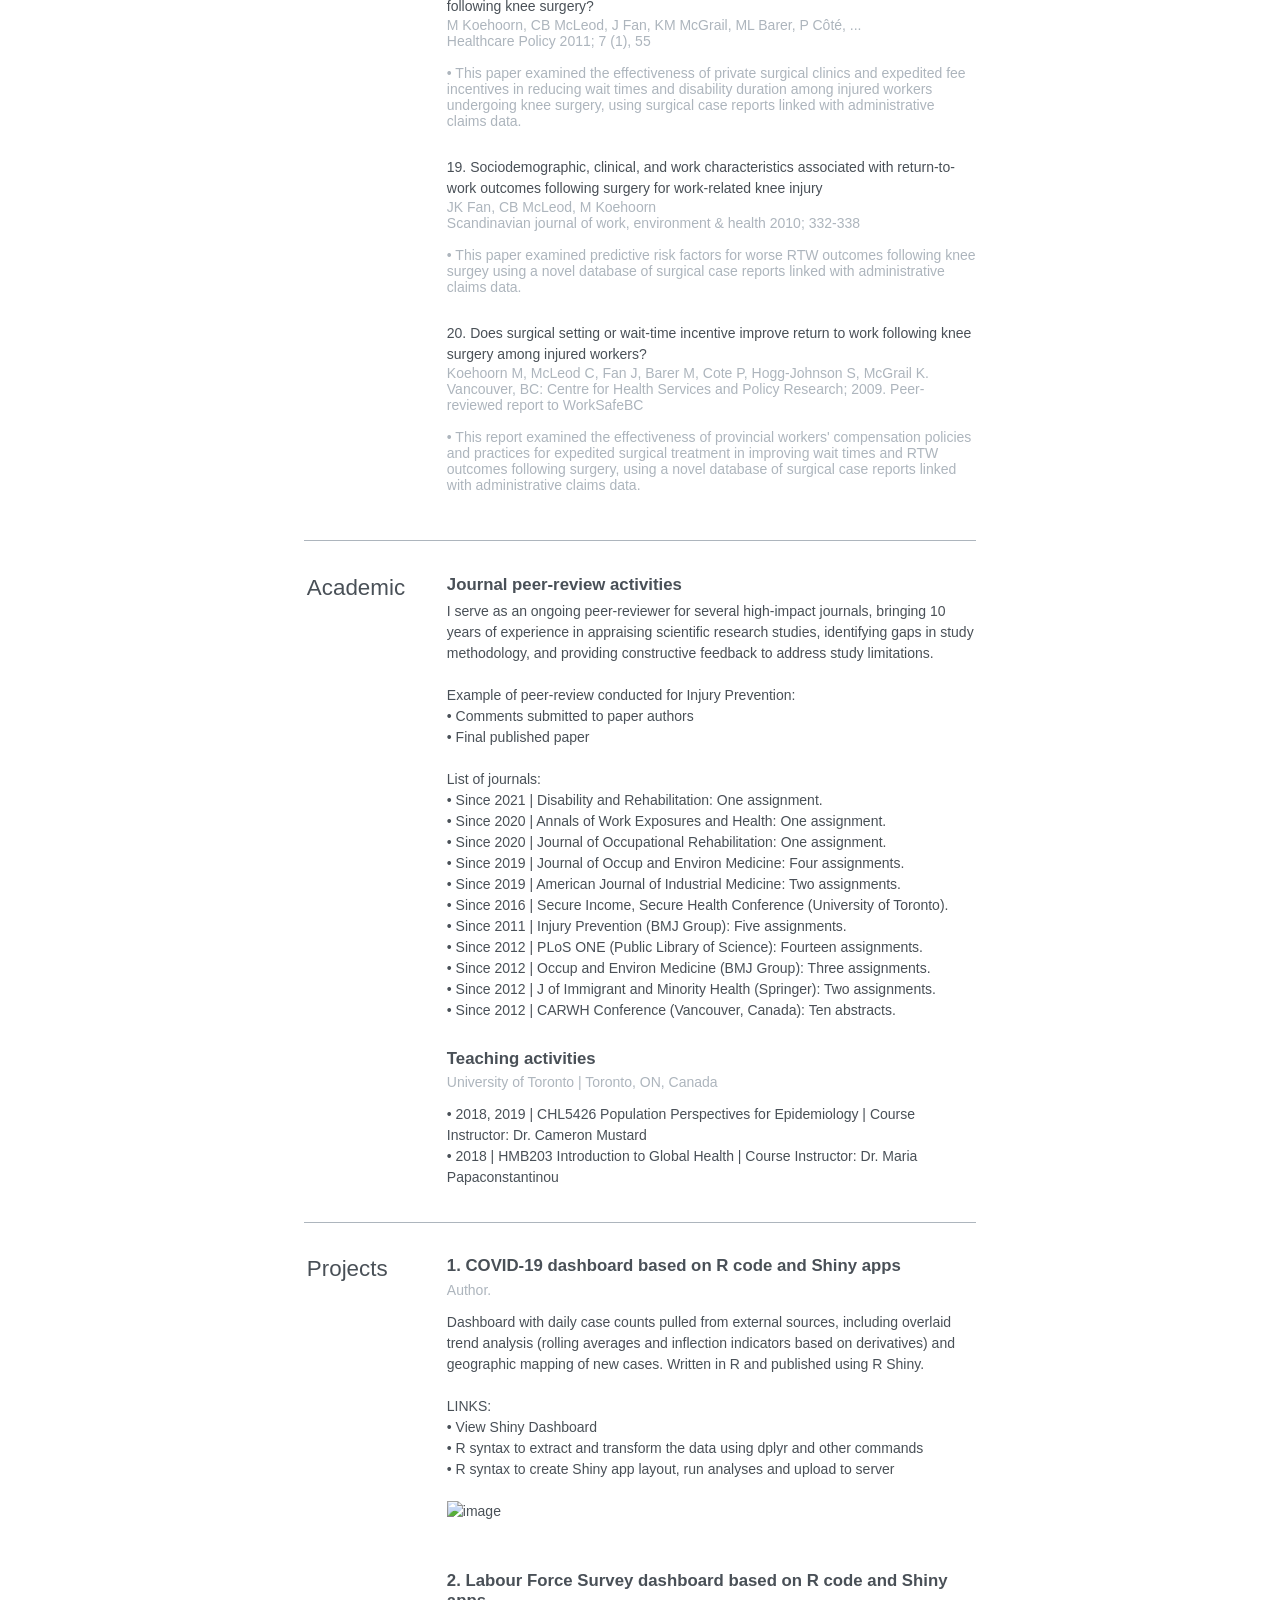
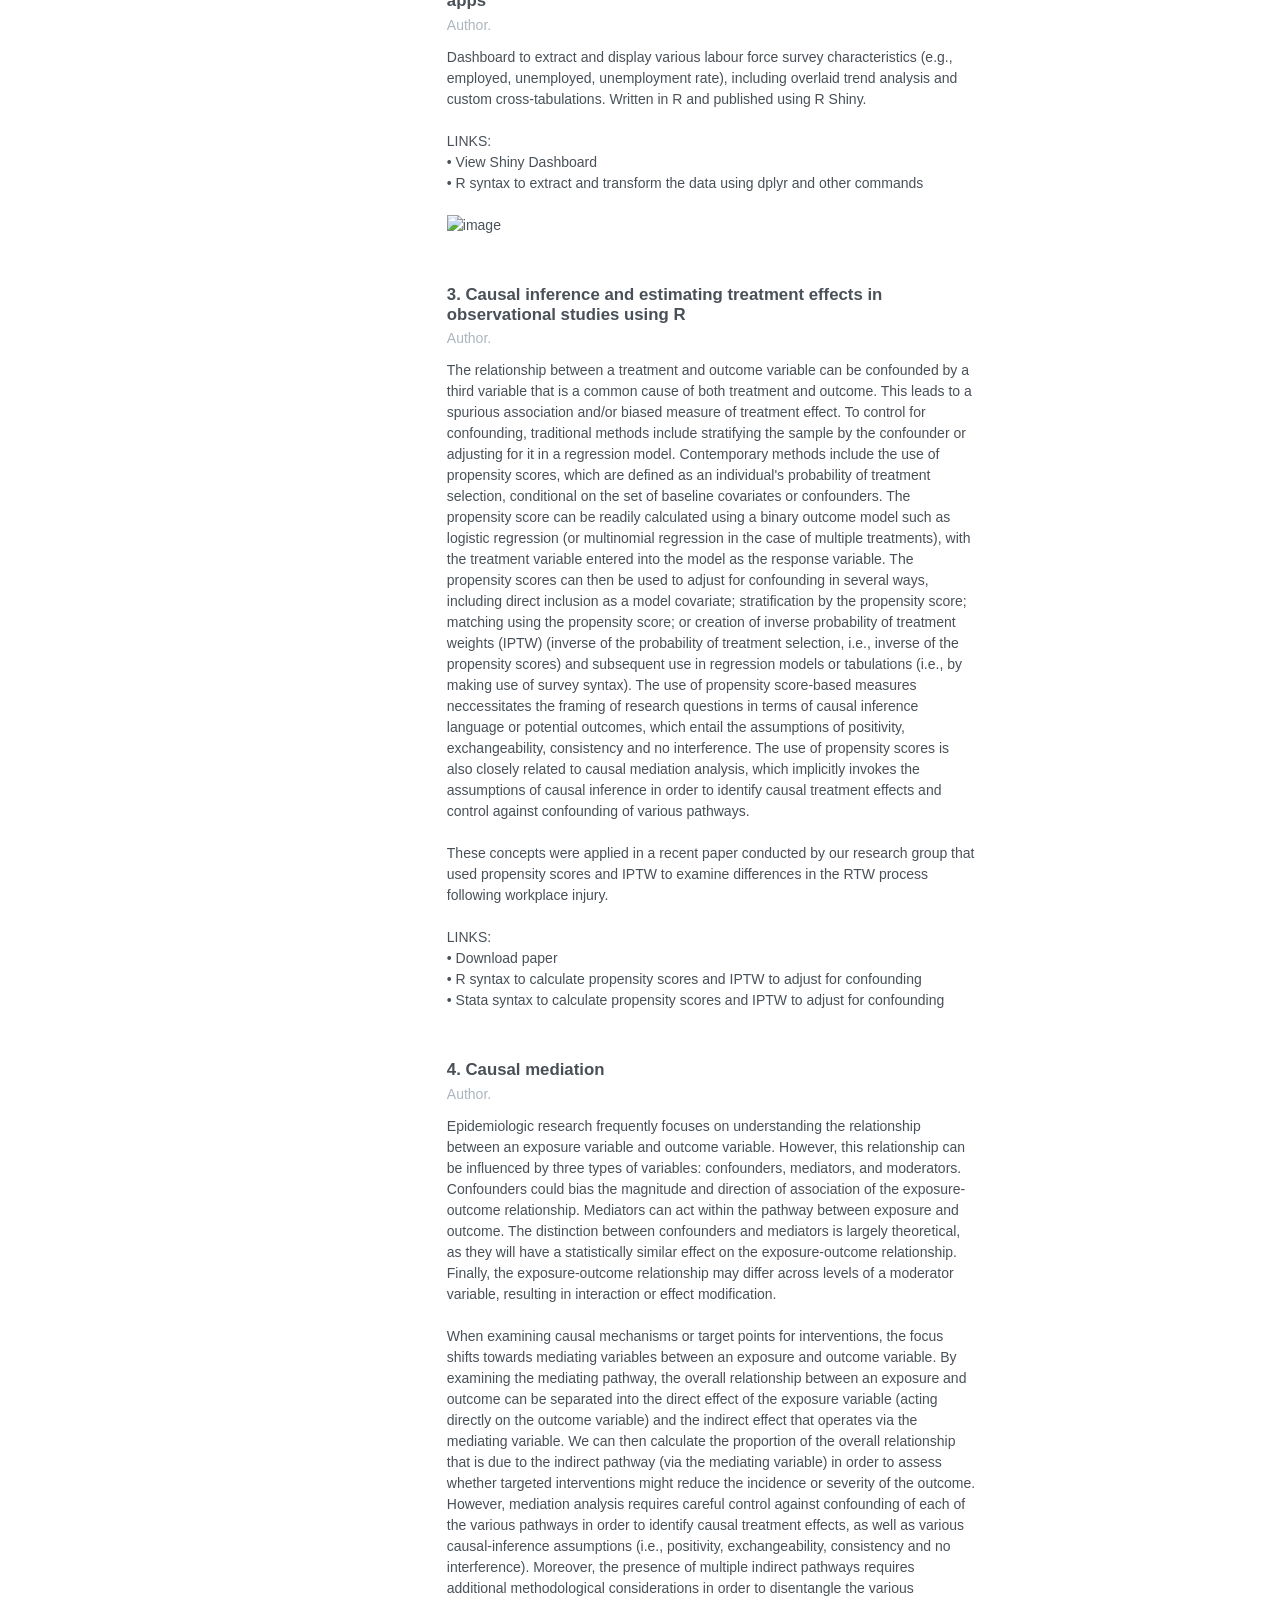
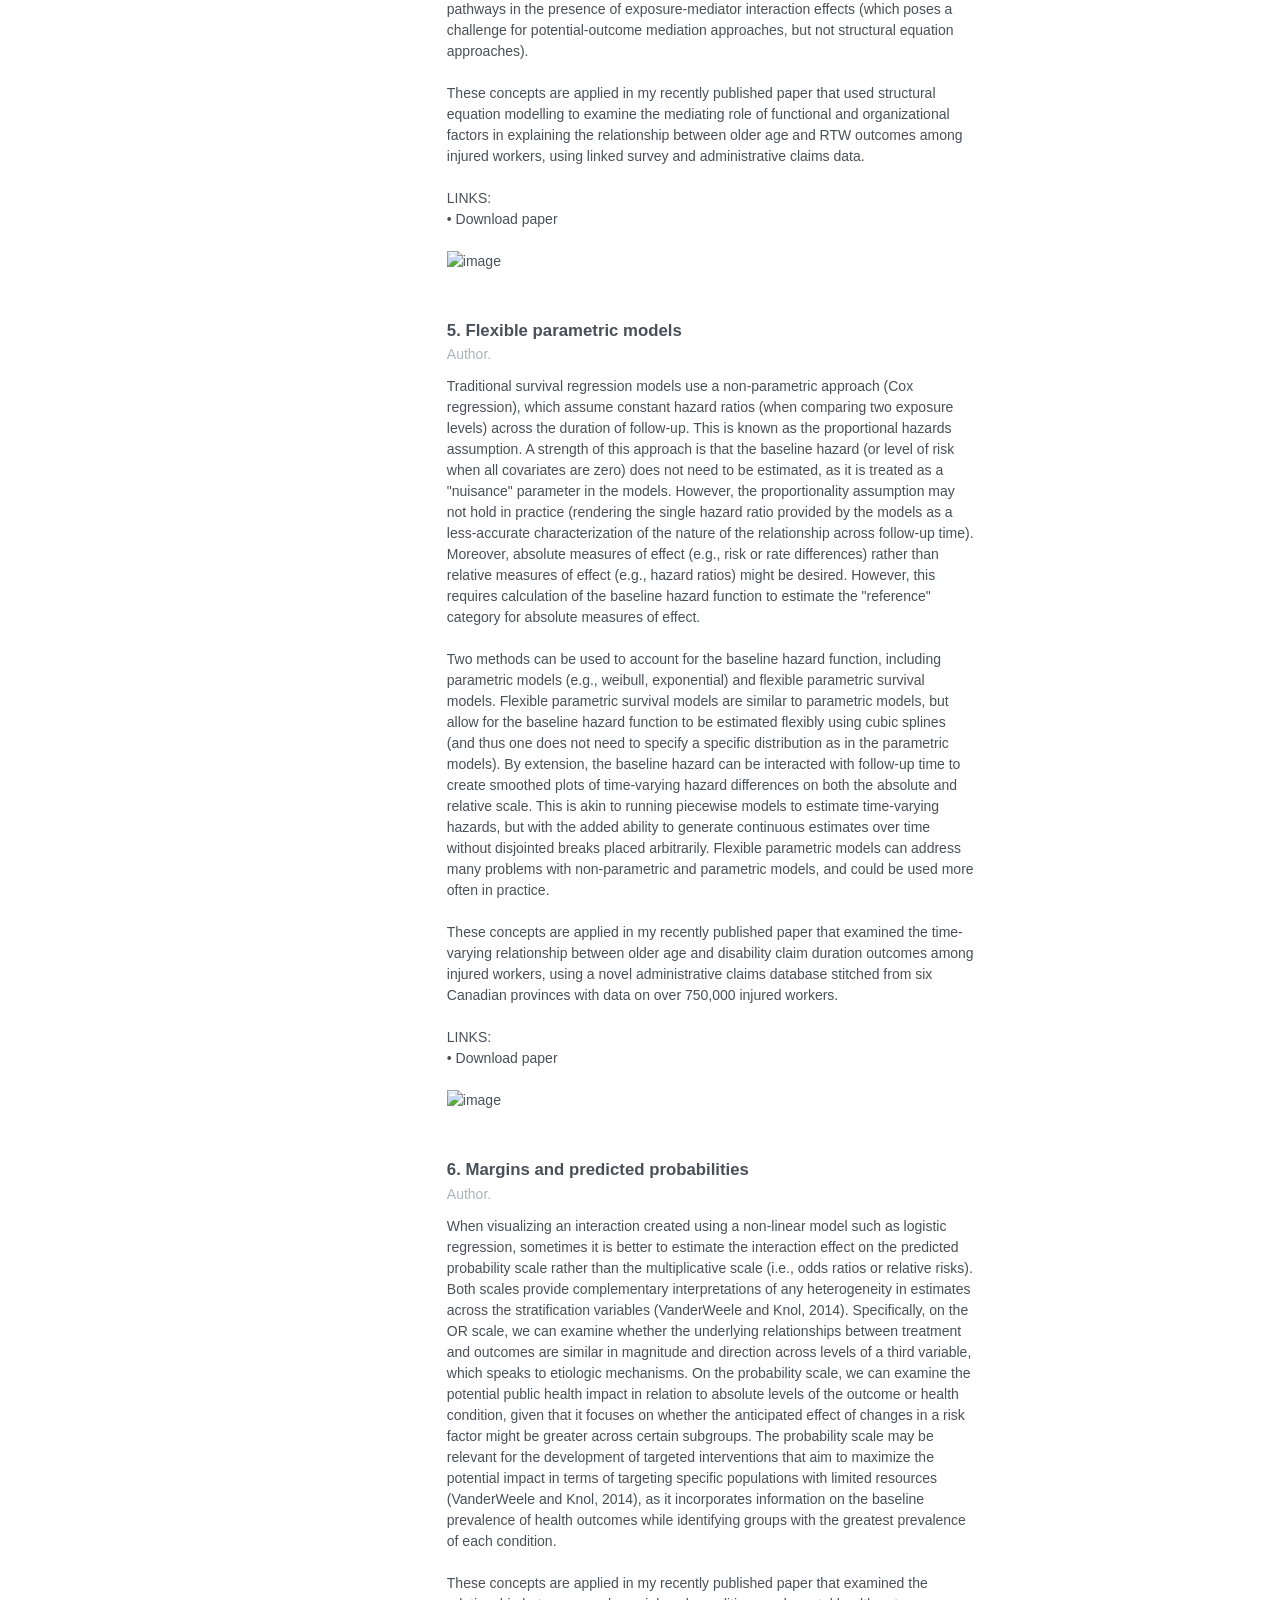
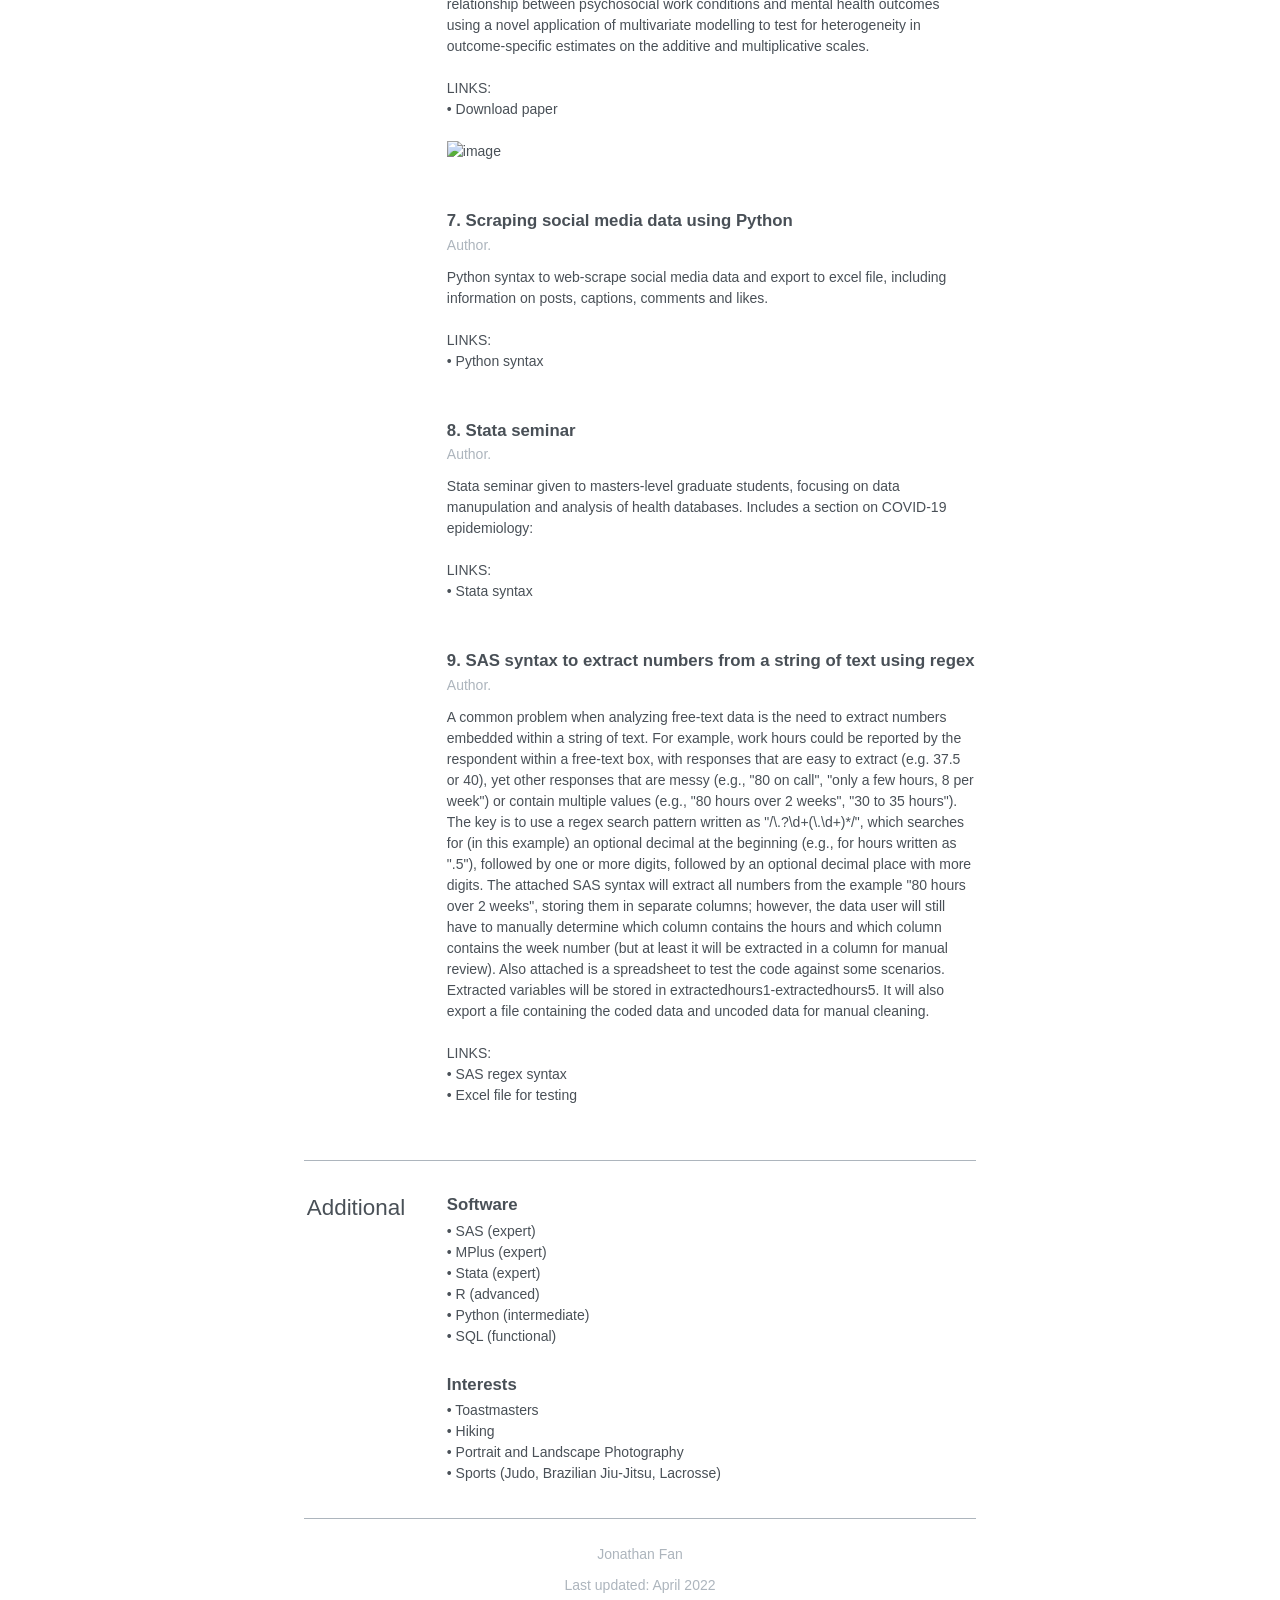
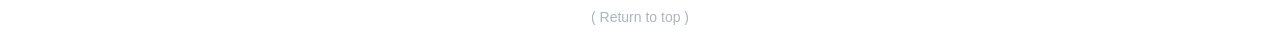
==== commit 9b7c639f: "Update index_test.html" ====
--- a/index_test.html
+++ b/index_test.html
@@ -125,7 +125,30 @@
 <!--###############################################################################################-->
 <!--###############################################################################################-->
 <!--###############################################################################################-->
+<a href="#about">Take me to about.</a>
 <a href="#skills">Take me to skills.</a>
+<a href="#experience">Take me to experience.</a>
+<a href="#education">Take me to education.</a>
+<a href="#publications">Take me to publications.</a>
+<a href="#academic">Take me to academic.</a>
+<a href="#projects">Take me to projects.</a>
+<a href="#additional">Take me to additional.</a>
+
+
+<!-- Top Navigation Menu -->
+<div class="topnav">
+  <a href="#home" class="active">Jonathan Fan, PHD MPH</a>
+  <div id="myLinks">
+    <a href="#about">About</a>
+    <a href="#skills">Skills</a>
+    <a href="#experience">Experience</a>
+  </div>
+  <a href="javascript:void(0);" class="icon" onclick="myFunction()">
+    <i class="fa fa-bars"></i>
+  </a>
+</div>
+
+
       <section id="about">
         <div class="section-title">
           About
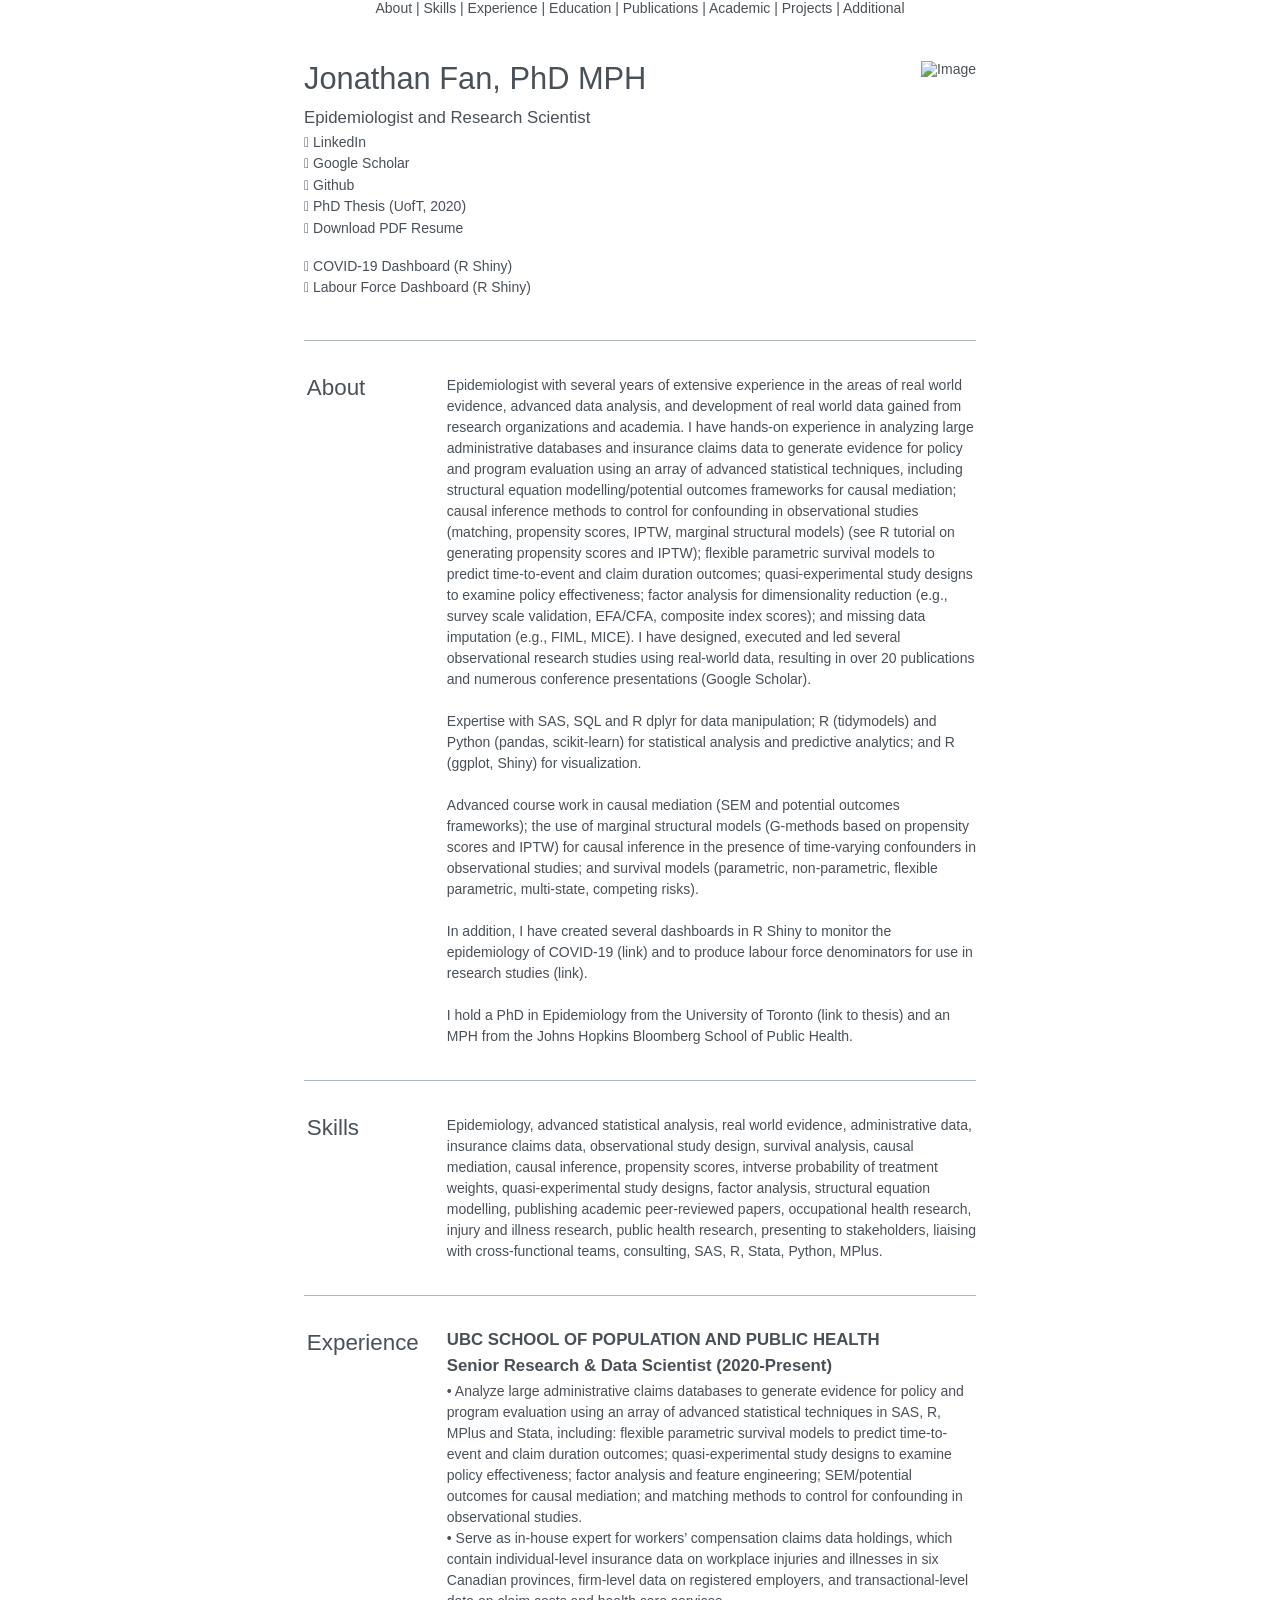
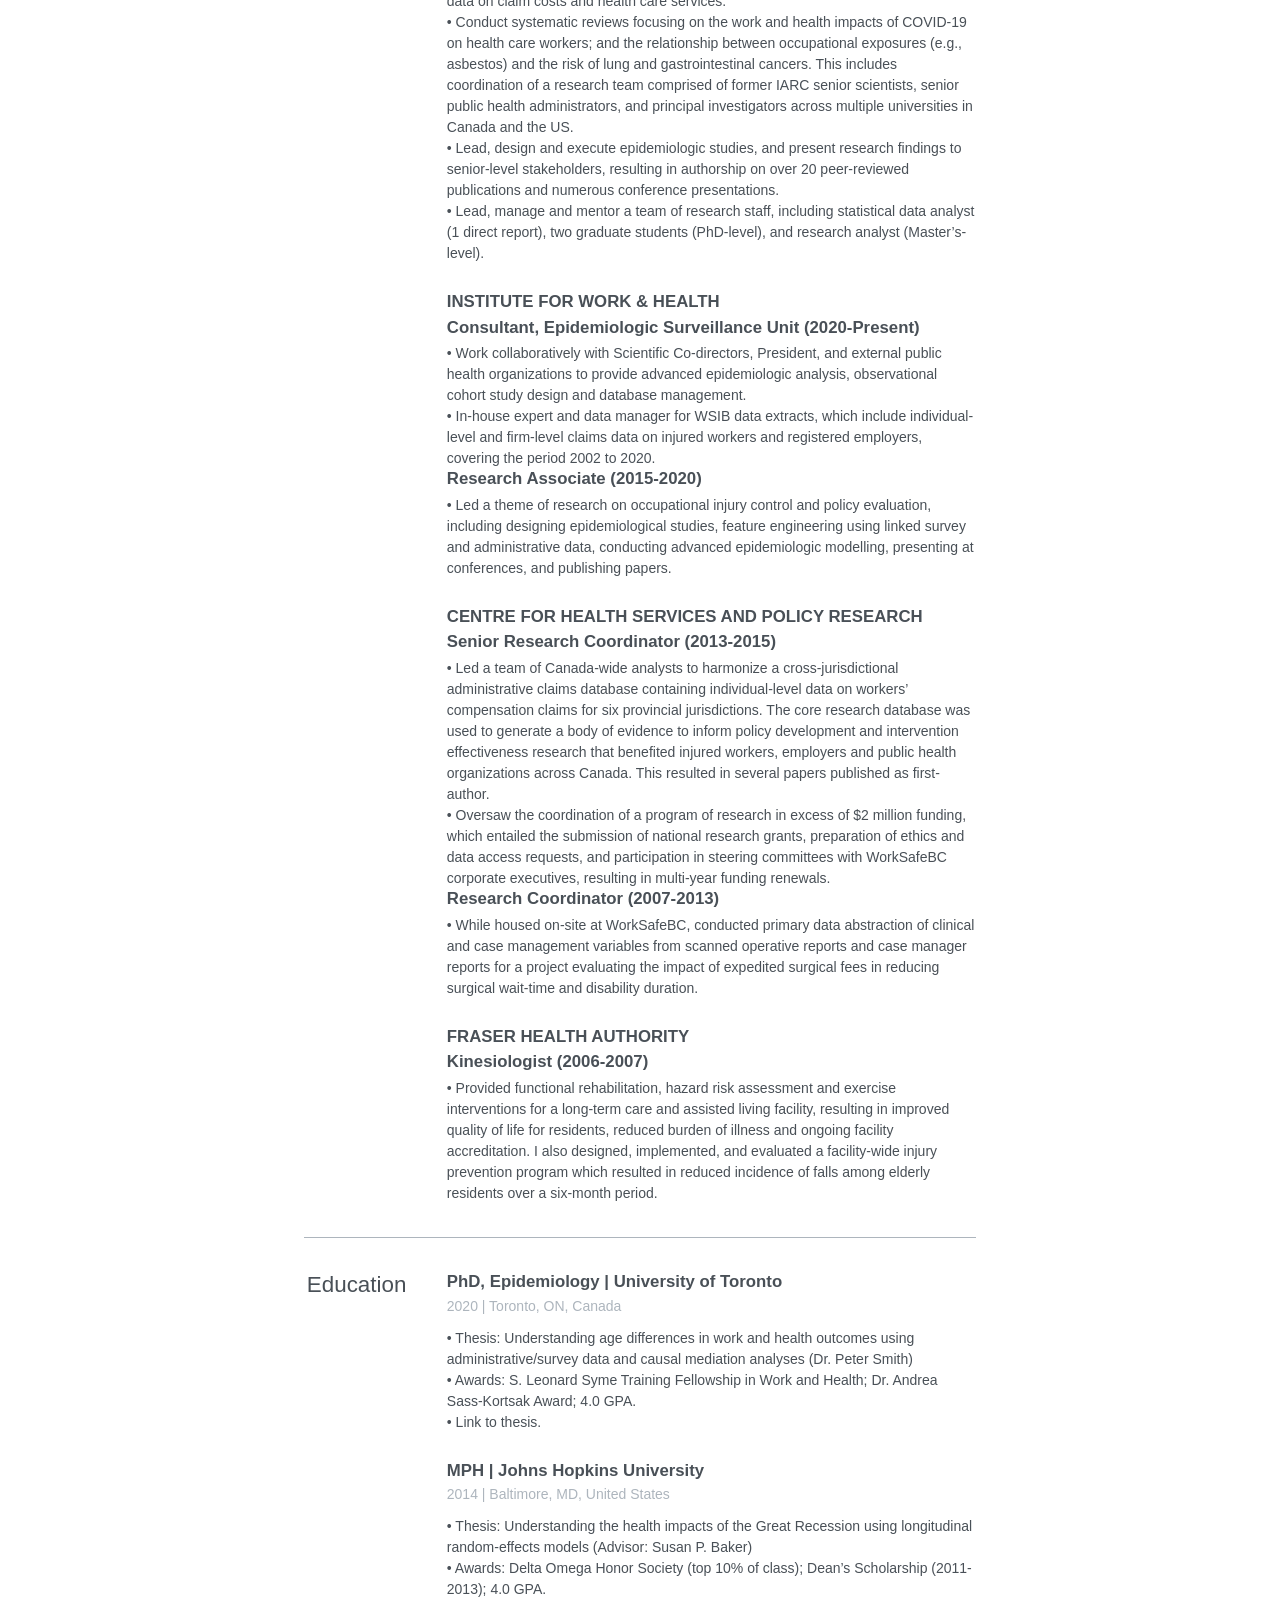
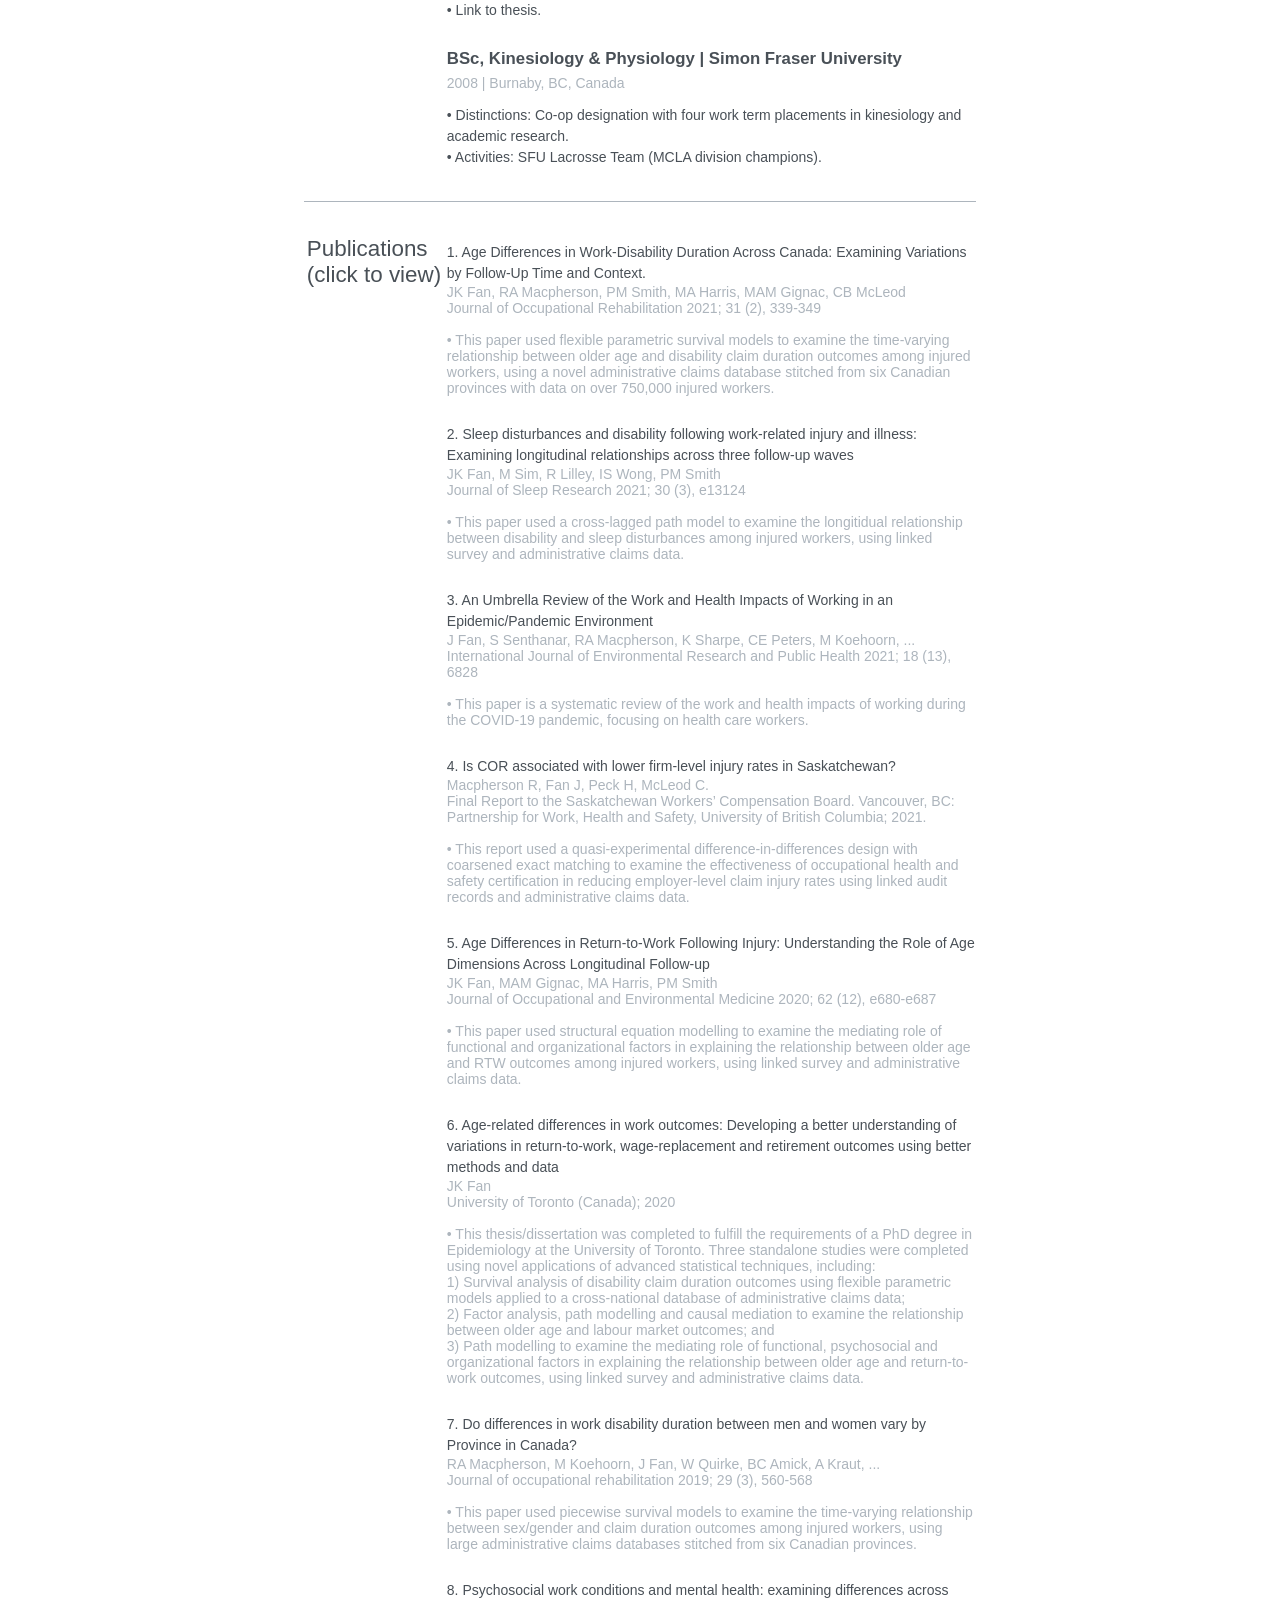
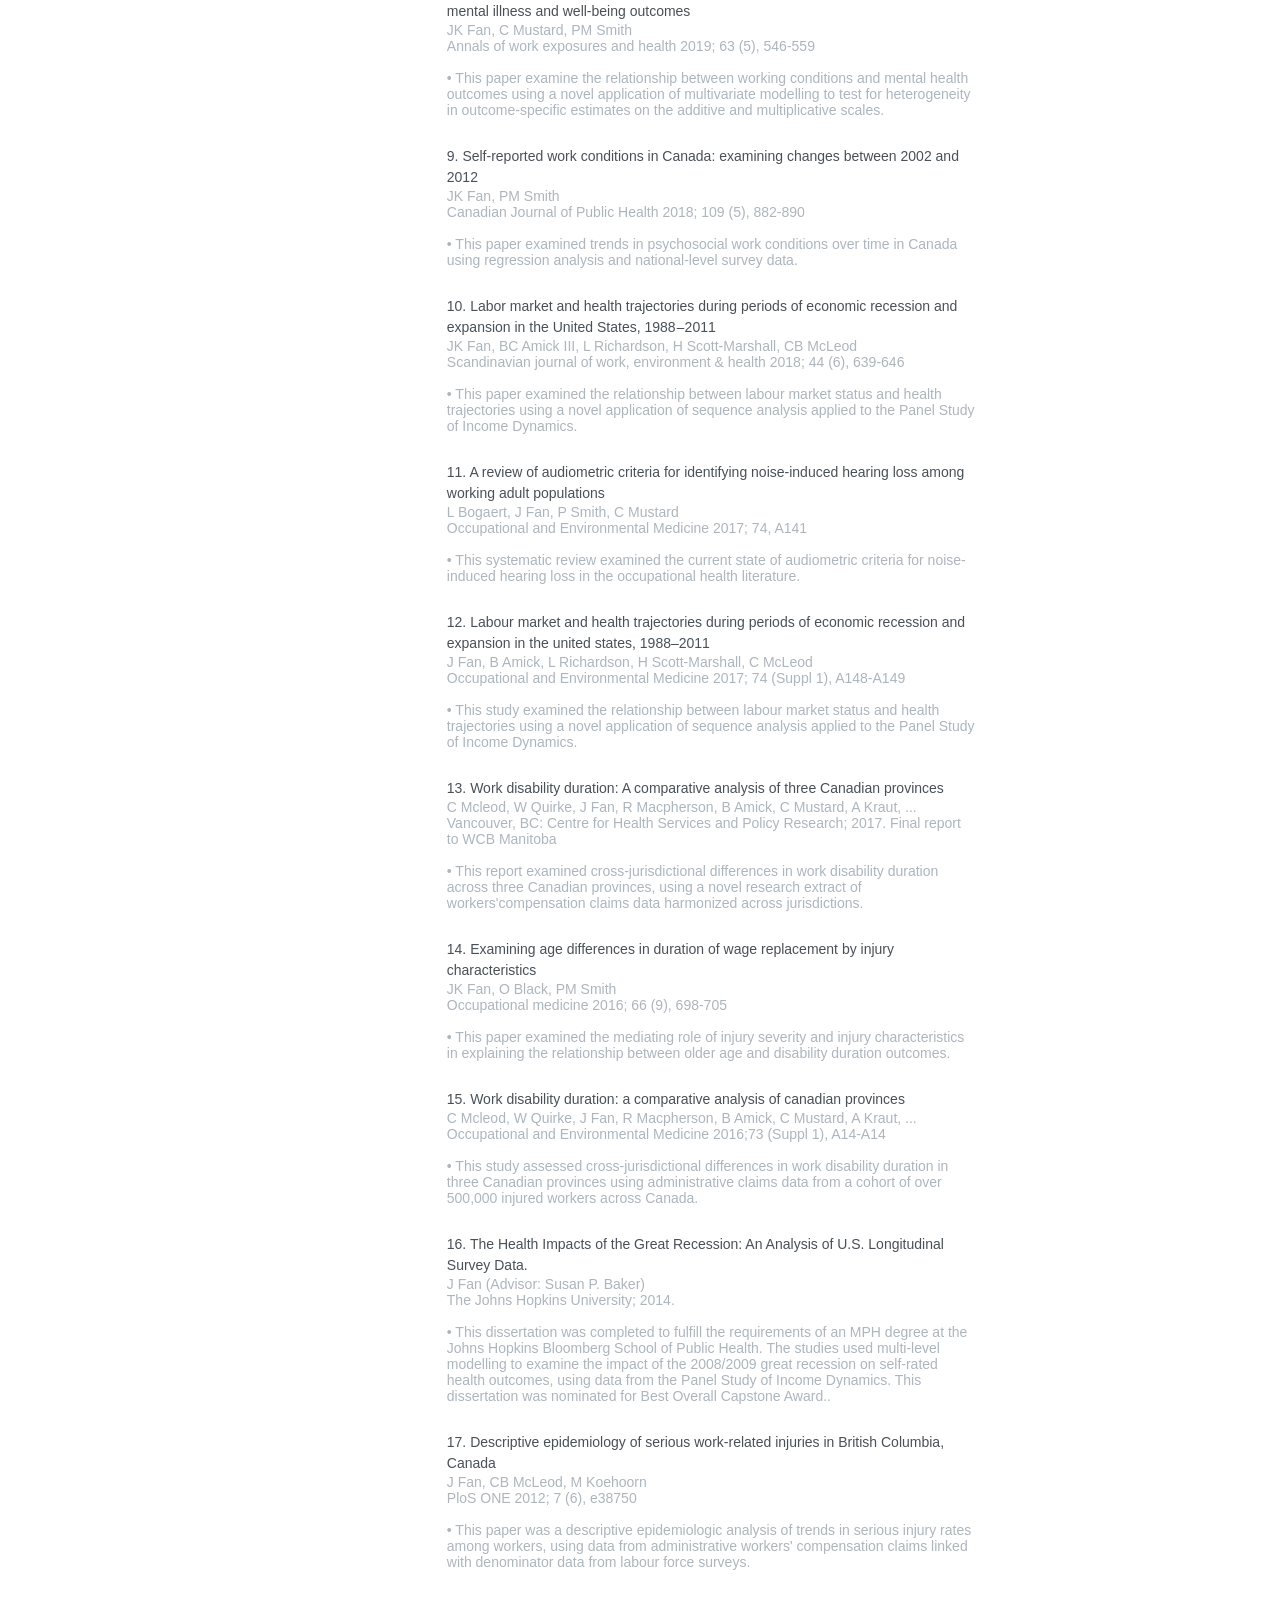
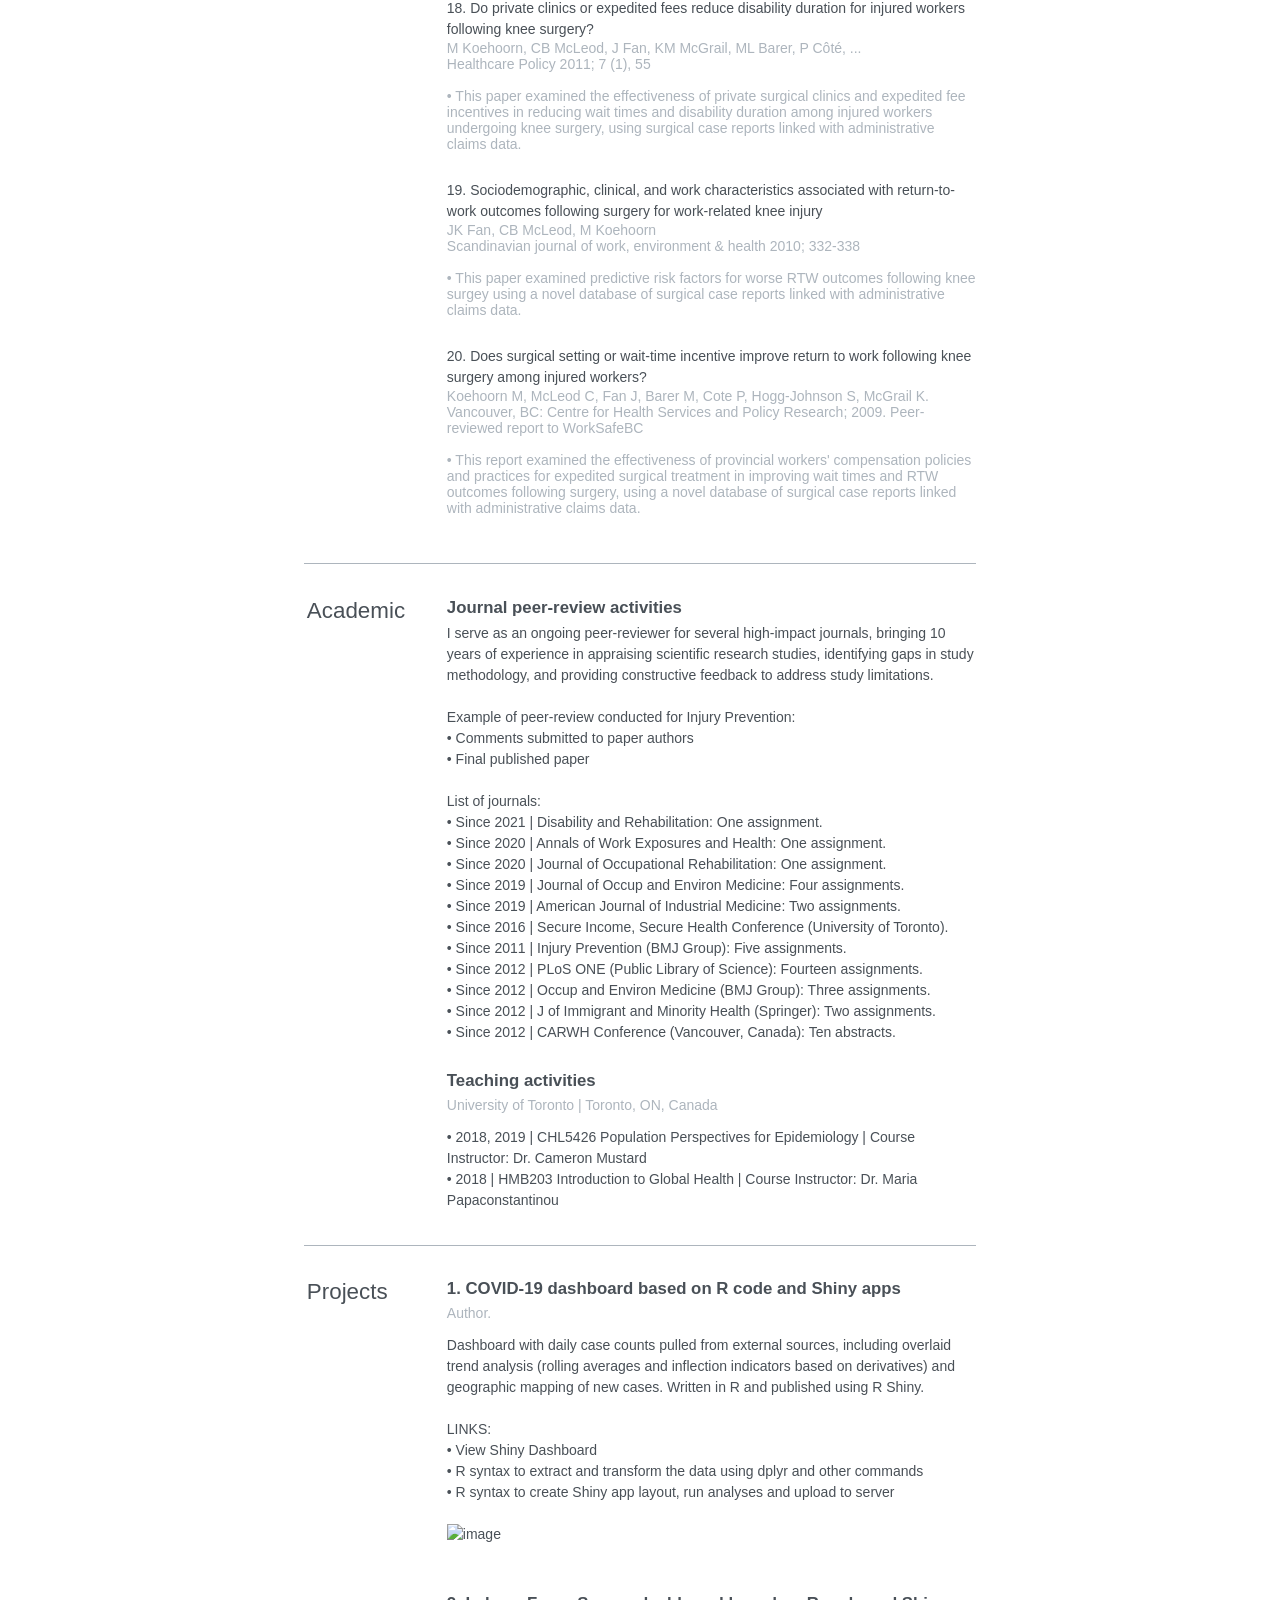
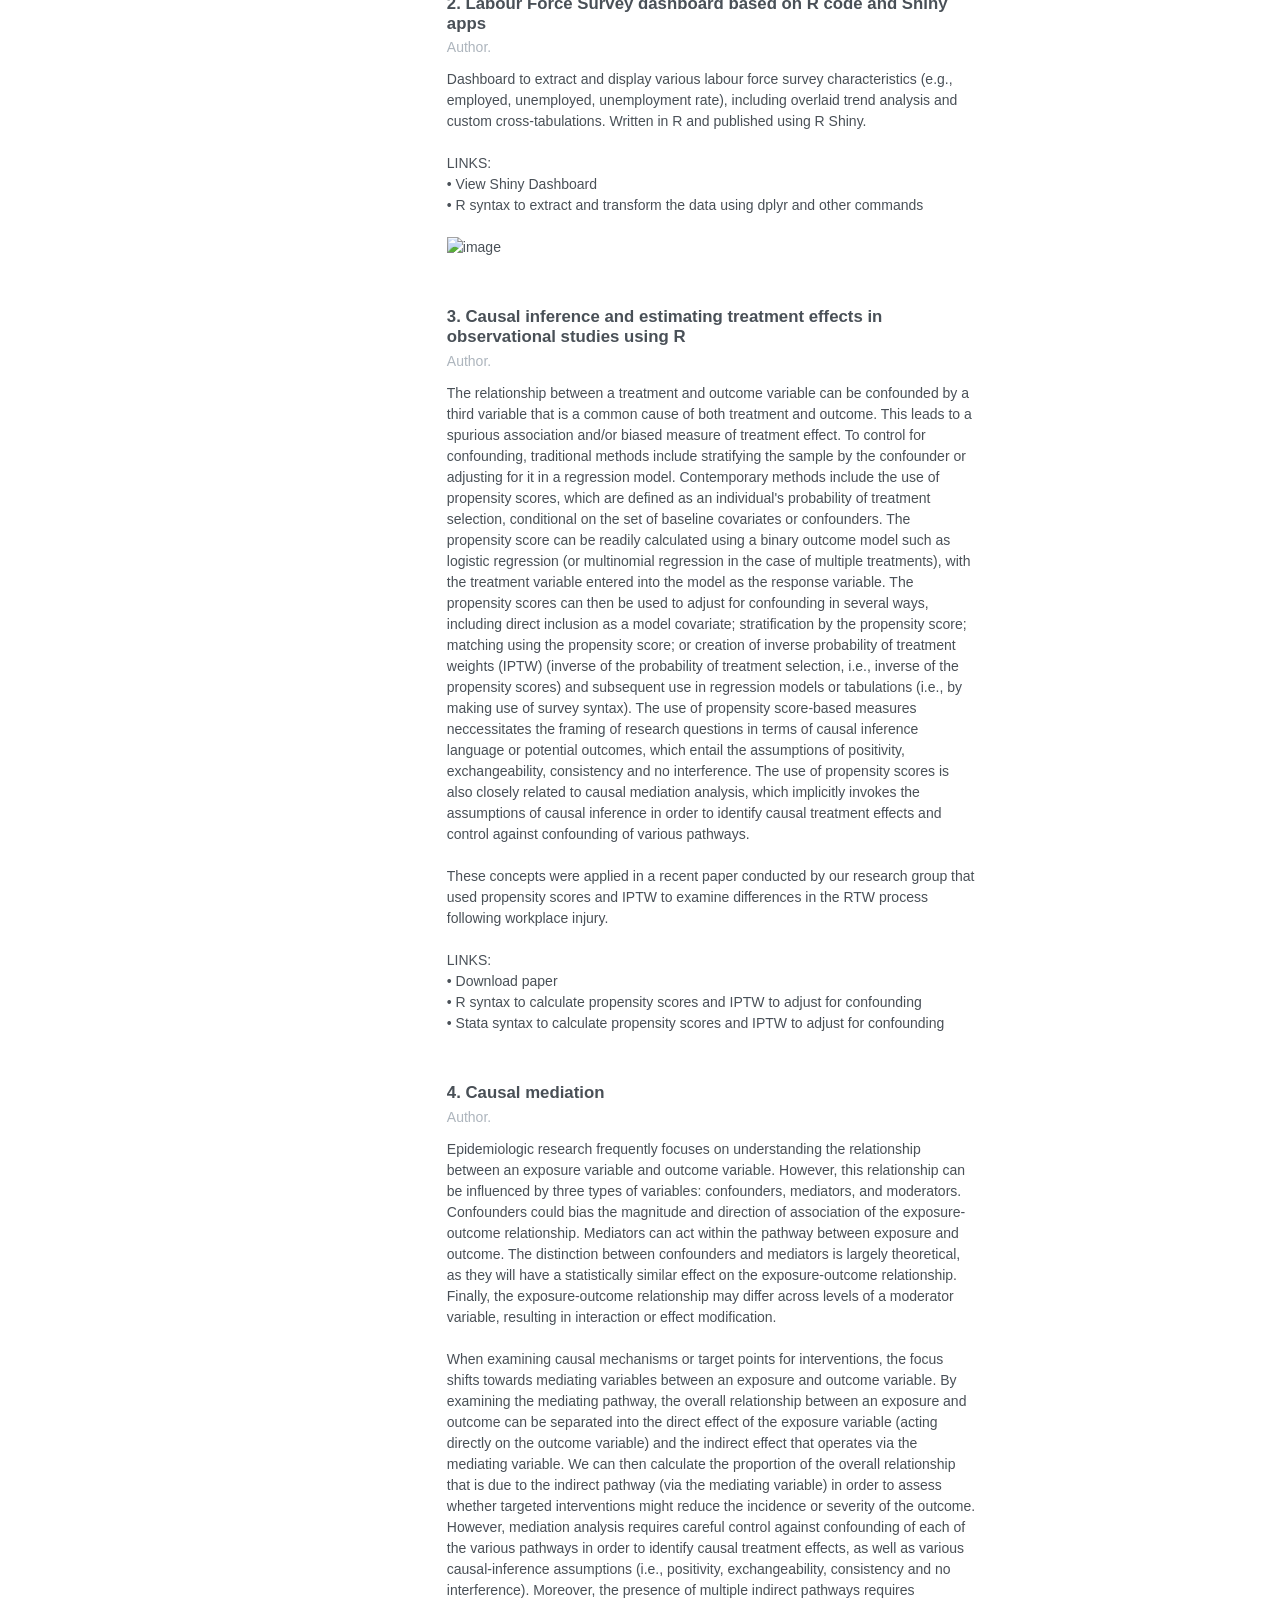
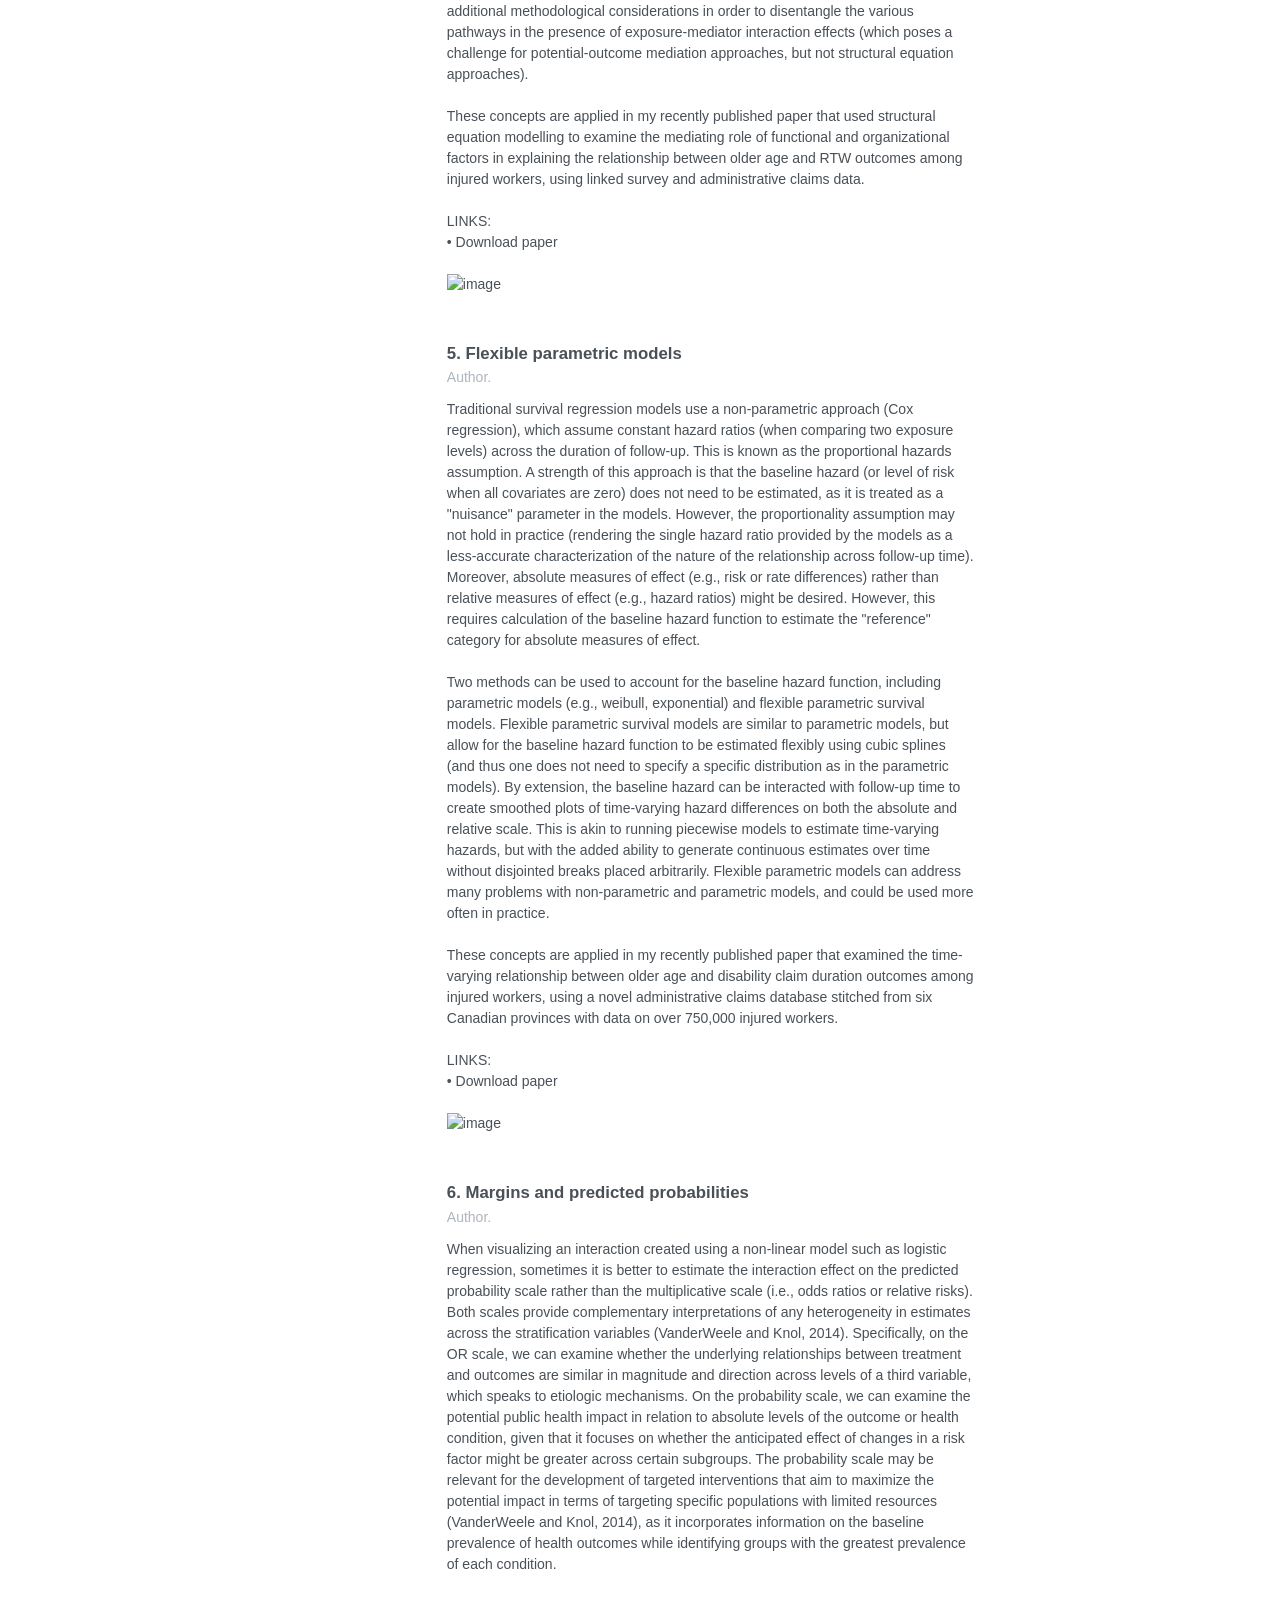
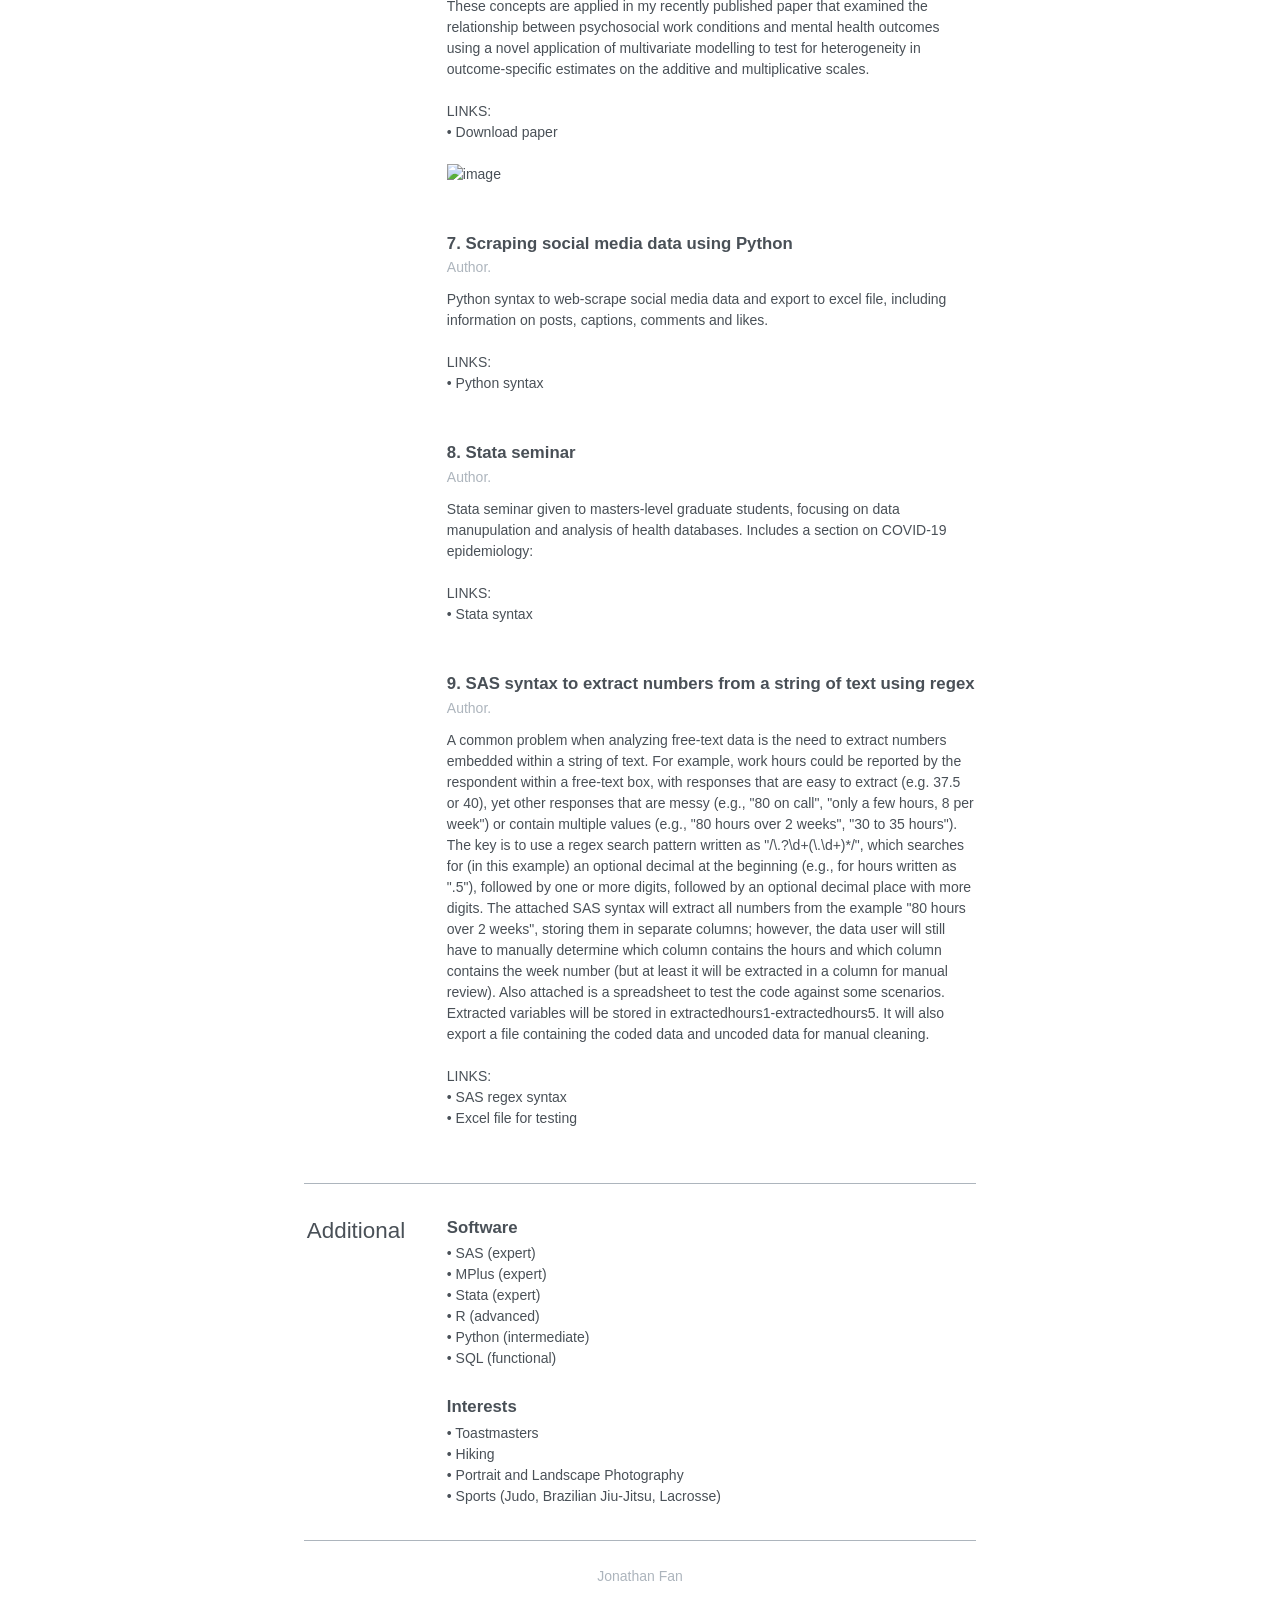
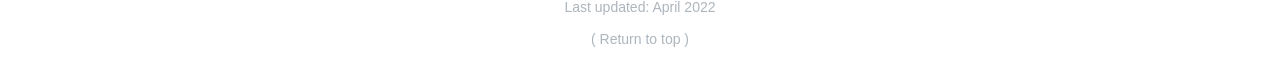
==== commit 723f23ba: "updates" ====
--- a/index_test.html
+++ b/index_test.html
@@ -15,6 +15,20 @@
 <!--###############################################################################################-->
 
   <body>
+  
+  
+<div class="topnav">
+	<a class="active" href="#about">About | </a>
+	<a href="#skills">Skills | </a>
+	<a href="#experience">Experience | </a>
+	<a href="#education">Education | </a>
+	<a href="#publications">Publications | </a>
+	<a href="#academic">Academic | </a>
+	<a href="#projects">Projects | </a>
+	<a href="#additional">Additional</a>
+</div>
+
+
       <div class="container">
       <header>
         <div class="name-wrapper">
@@ -24,6 +38,82 @@
           <div id="jobtitle" class="sub-title">
             Epidemiologist and Research Scientist
           </div>
+		  
+		  <div class="contact-item">
+            
+            <a href="https://www.linkedin.com/in/jonathankfan" target="_blank">
+            <i class="fa fa-globe aria-hidden=" true=""></i> LinkedIn
+            </a>
+            
+          </div>
+
+	  
+		  
+          <div class="contact-item">
+            <a href="https://scholar.google.com/citations?hl=en&user=aoDfW8oAAAAJ" target="_blank">
+            <i class="fa fa-globe aria-hidden=" true=""></i> Google Scholar
+            </a>
+          </div>
+		  		  
+
+
+	          
+          <div class="contact-item">
+            
+            <a href="https://github.com/jonathankfan" target="_blank">
+            <i class="fa fa-github aria-hidden=" true=""></i> Github
+            </a>
+            
+          </div>
+		         
+
+          <div class="contact-item">
+            <a href="https://tspace.library.utoronto.ca/bitstream/1807/103580/1/Fan_Jonathan_202011_PhD_thesis.pdf" target="_blank">
+            <i class="fa fa-globe aria-hidden=" true=""></i> PhD Thesis (UofT, 2020)
+            </a>
+          </div>
+		  	
+
+
+			
+          <div class="contact-item">
+            <a href="https://raw.githubusercontent.com/jonathankfan/jonathankfan.github.io/main/files/Fan.Jonathan.Resume.2022.April.pdf" target="_blank">
+            <i class="fa fa-globe aria-hidden=" true=""></i> Download PDF Resume
+            </a>
+          </div>
+          
+<br>
+
+
+			 
+          <div class="contact-item">
+            
+            <a href="https://jonathanfan.shinyapps.io/covid19/" target="_blank">
+            <i class="fa fa-github aria-hidden=" true=""></i> COVID-19 Dashboard (R Shiny)
+            </a>
+            
+          </div>
+		       
+
+
+
+
+			   
+          <div class="contact-item">
+            
+            <a href="https://jonathanfan.shinyapps.io/labourforcesurvey/" target="_blank">
+            <i class="fa fa-github aria-hidden=" true=""></i> Labour Force Dashboard (R Shiny)
+            </a>
+
+          </div> 
+		  
+
+		  
+		  
+		  
+		  
+		  
+		  
         </div>
 		
 		
@@ -32,6 +122,8 @@
 		
         <div id="contact" class="contact">
           
+		  <img src="https://raw.githubusercontent.com/jonathankfan/jonathankfan.github.io/main/files/headshot.png" alt="Image" height="200">
+		  
       <!--    <div class="contact-item">
             
             <i class="fa fa-envelope aria-hidden=" true=""></i> jon.fan@mail.utoronto.ca
@@ -45,79 +137,7 @@
             
           </div>
           -->
-          <div class="contact-item">
-            
-            <a href="https://www.linkedin.com/in/jonathankfan" target="_blank">
-            <i class="fa fa-globe aria-hidden=" true=""></i> LinkedIn
-            </a>
-            
-          </div>
-
-	  
-		  
-          <div class="contact-item">
-            <a href="https://scholar.google.com/citations?hl=en&user=aoDfW8oAAAAJ" target="_blank">
-            <i class="fa fa-globe aria-hidden=" true=""></i> Google Scholar
-            </a>
-          </div>
-		  		  
-
-
-
-          <div class="contact-item">
-            <a href="https://tspace.library.utoronto.ca/bitstream/1807/103580/1/Fan_Jonathan_202011_PhD_thesis.pdf" target="_blank">
-            <i class="fa fa-globe aria-hidden=" true=""></i> PhD Thesis (UofT, 2020)
-            </a>
-          </div>
-		  	
-
-
-			
-          <div class="contact-item">
-            <a href="https://raw.githubusercontent.com/jonathankfan/jonathankfan.github.io/main/files/Fan.Jonathan.Resume.2022.April.pdf" target="_blank">
-            <i class="fa fa-globe aria-hidden=" true=""></i> Download PDF Resume
-            </a>
-          </div>
-          
-<br>
-
-
-			 
-          <div class="contact-item">
-            
-            <a href="https://jonathanfan.shinyapps.io/covid19/" target="_blank">
-            <i class="fa fa-github aria-hidden=" true=""></i> COVID-19 Dashboard (R Shiny)
-            </a>
-            
-          </div>
-		       
-
-
-
-
-			   
-          <div class="contact-item">
-            
-            <a href="https://jonathanfan.shinyapps.io/labourforcesurvey/" target="_blank">
-            <i class="fa fa-github aria-hidden=" true=""></i> Labour Force Dashboard (R Shiny)
-            </a>
-
-          </div> 
-		  
-
-	          
-          <div class="contact-item">
-            
-            <a href="https://github.com/jonathankfan" target="_blank">
-            <i class="fa fa-github aria-hidden=" true=""></i> Github
-            </a>
-            
-          </div>
-		         
-		  
-		  
-		  
-		  
+          
         </div>
       </header>
 
@@ -125,29 +145,6 @@
 <!--###############################################################################################-->
 <!--###############################################################################################-->
 <!--###############################################################################################-->
-<a href="#about">Take me to about.</a>
-<a href="#skills">Take me to skills.</a>
-<a href="#experience">Take me to experience.</a>
-<a href="#education">Take me to education.</a>
-<a href="#publications">Take me to publications.</a>
-<a href="#academic">Take me to academic.</a>
-<a href="#projects">Take me to projects.</a>
-<a href="#additional">Take me to additional.</a>
-
-
-<!-- Top Navigation Menu -->
-<div class="topnav">
-  <a href="#home" class="active">Jonathan Fan, PHD MPH</a>
-  <div id="myLinks">
-    <a href="#about">About</a>
-    <a href="#skills">Skills</a>
-    <a href="#experience">Experience</a>
-  </div>
-  <a href="javascript:void(0);" class="icon" onclick="myFunction()">
-    <i class="fa fa-bars"></i>
-  </a>
-</div>
-
 
       <section id="about">
         <div class="section-title">
@@ -169,7 +166,7 @@
 In addition, I have created several dashboards in R Shiny to monitor the epidemiology of COVID-19 (<a href="https://jonathanfan.shinyapps.io/covid19" rel="nofollow" target="_blank">link</a>) and to produce labour force denominators for use in research studies (<a href="https://jonathanfan.shinyapps.io/labourforcesurvey" rel="nofollow" target="_blank">link</a>).
 <br>
 <br>
-I hold a PhD in Epidemiology from the University of Toronto and an MPH from the Johns Hopkins Bloomberg School of Public Health.
+I hold a PhD in Epidemiology from the University of Toronto (<a href="https://tspace.library.utoronto.ca/bitstream/1807/103580/1/Fan_Jonathan_202011_PhD_thesis.pdf" rel="nofollow" target="_blank">link to thesis</a>) and an MPH from the Johns Hopkins Bloomberg School of Public Health.
             </div>
           </div>
 
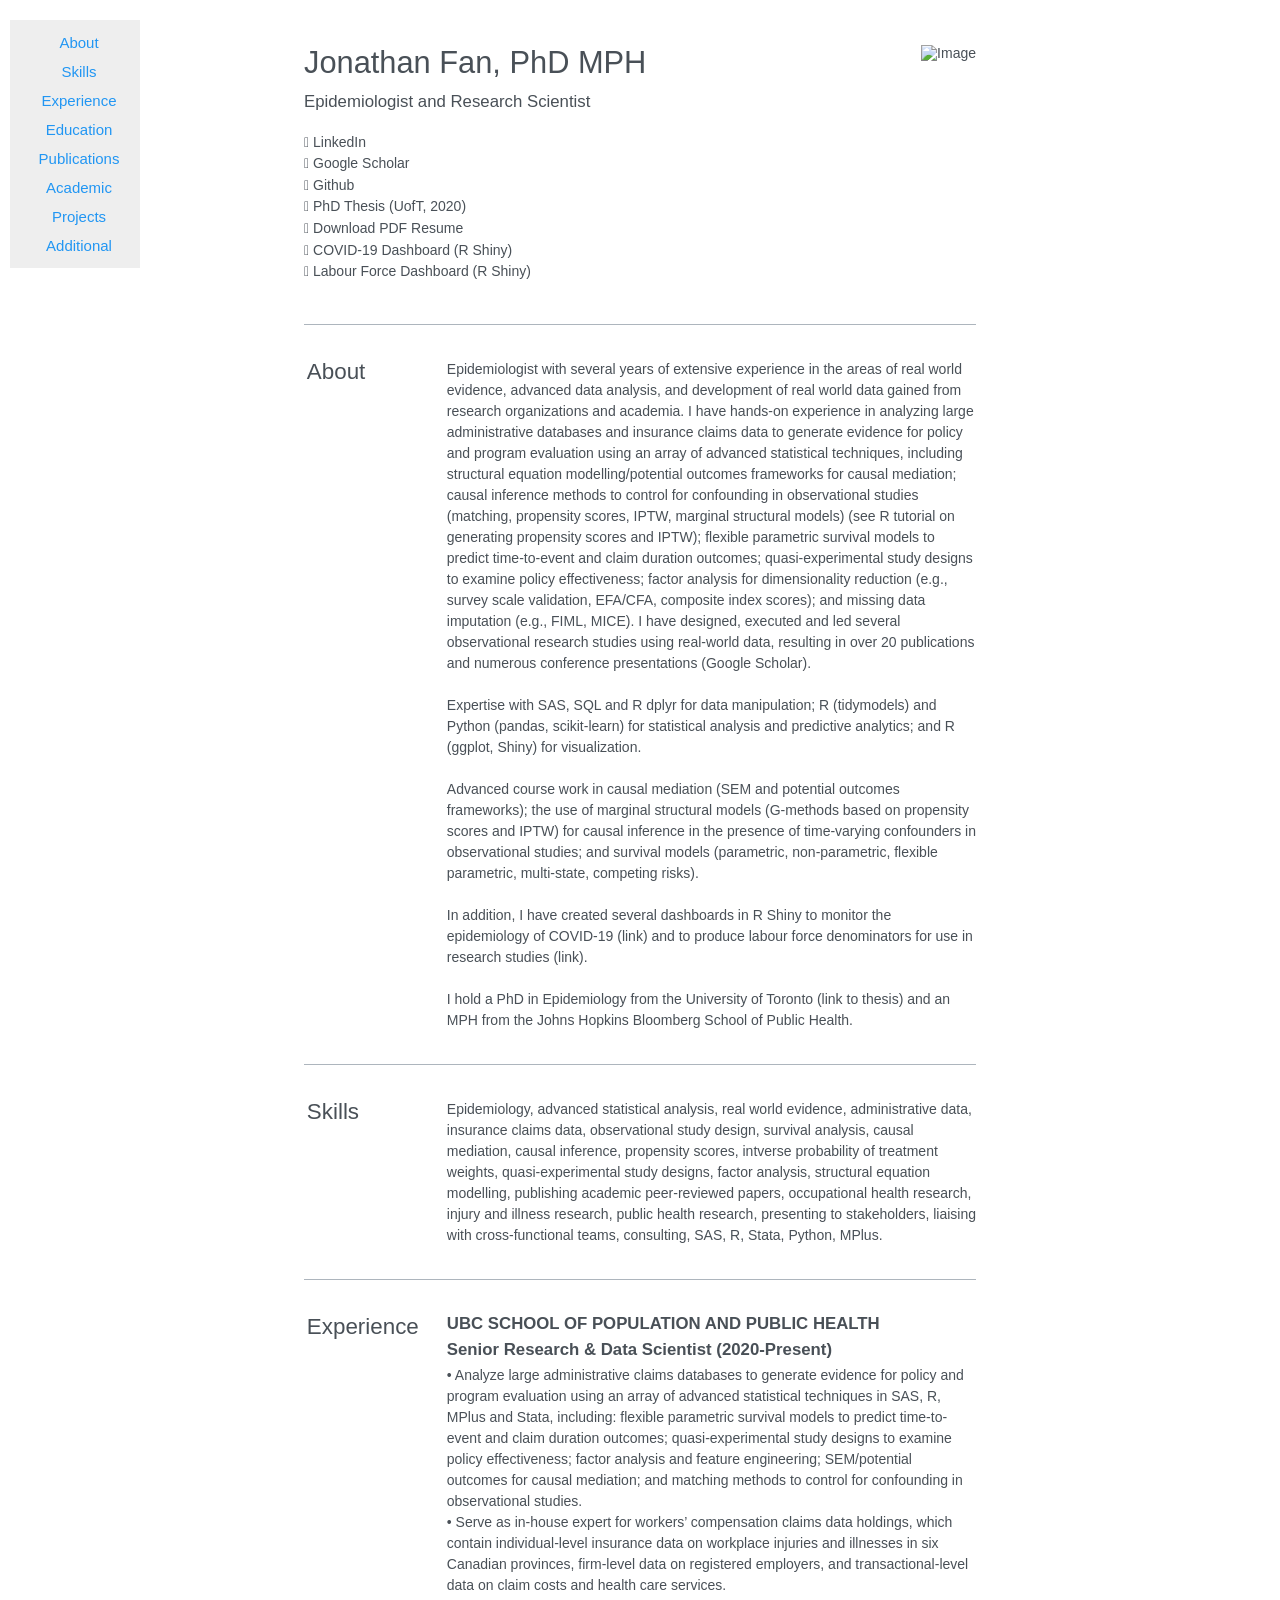
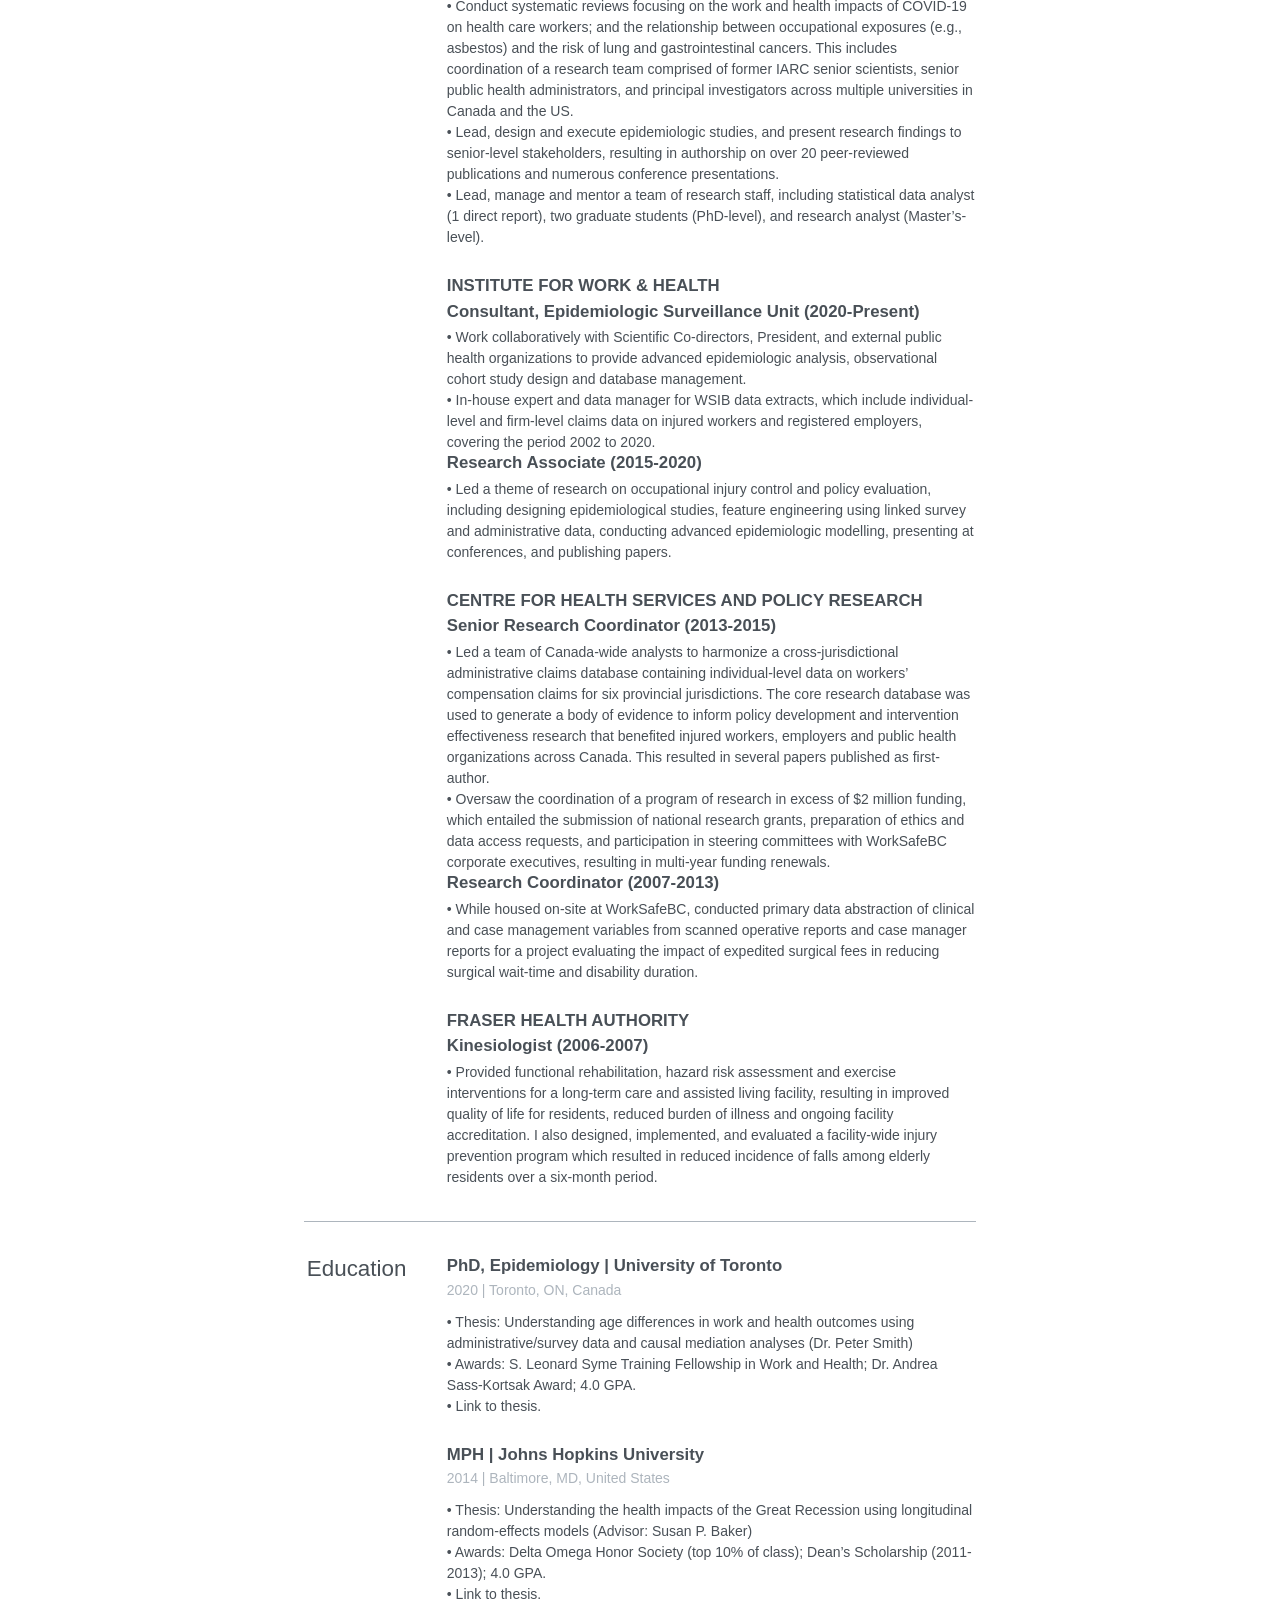
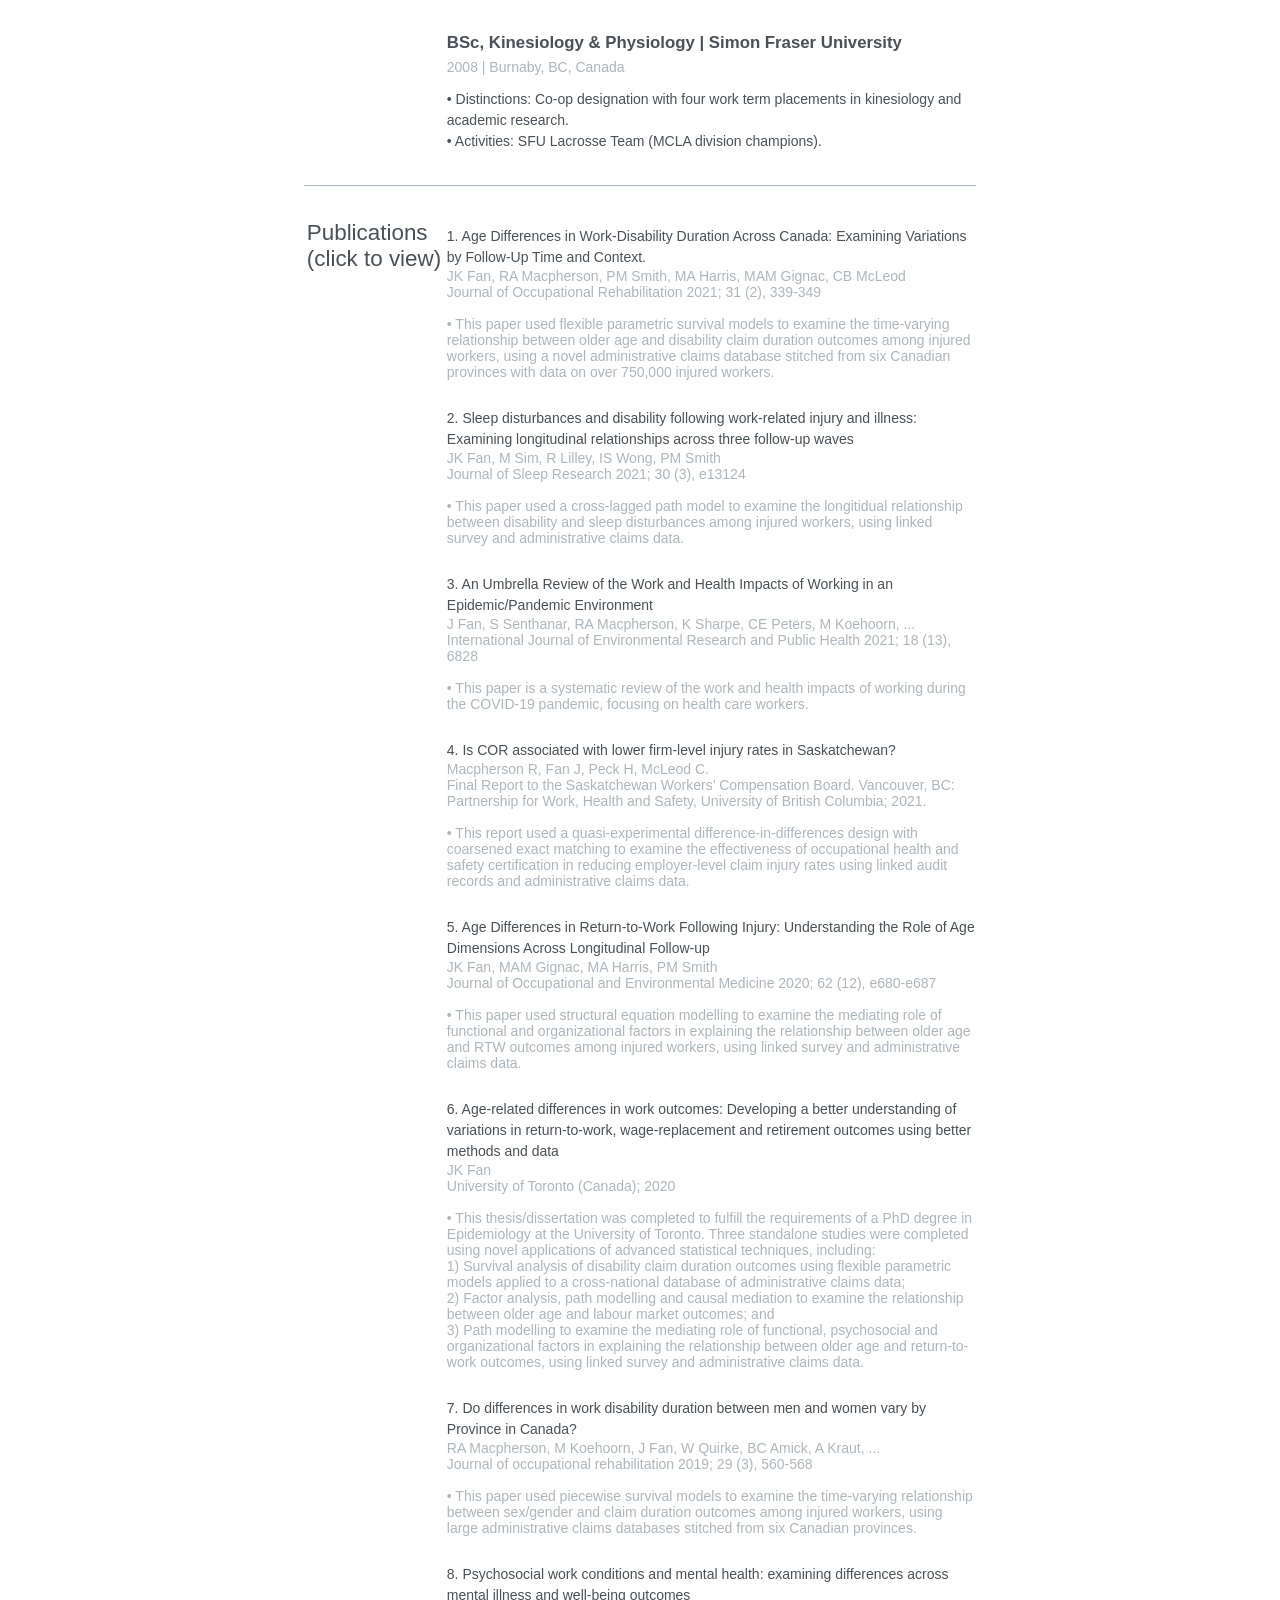
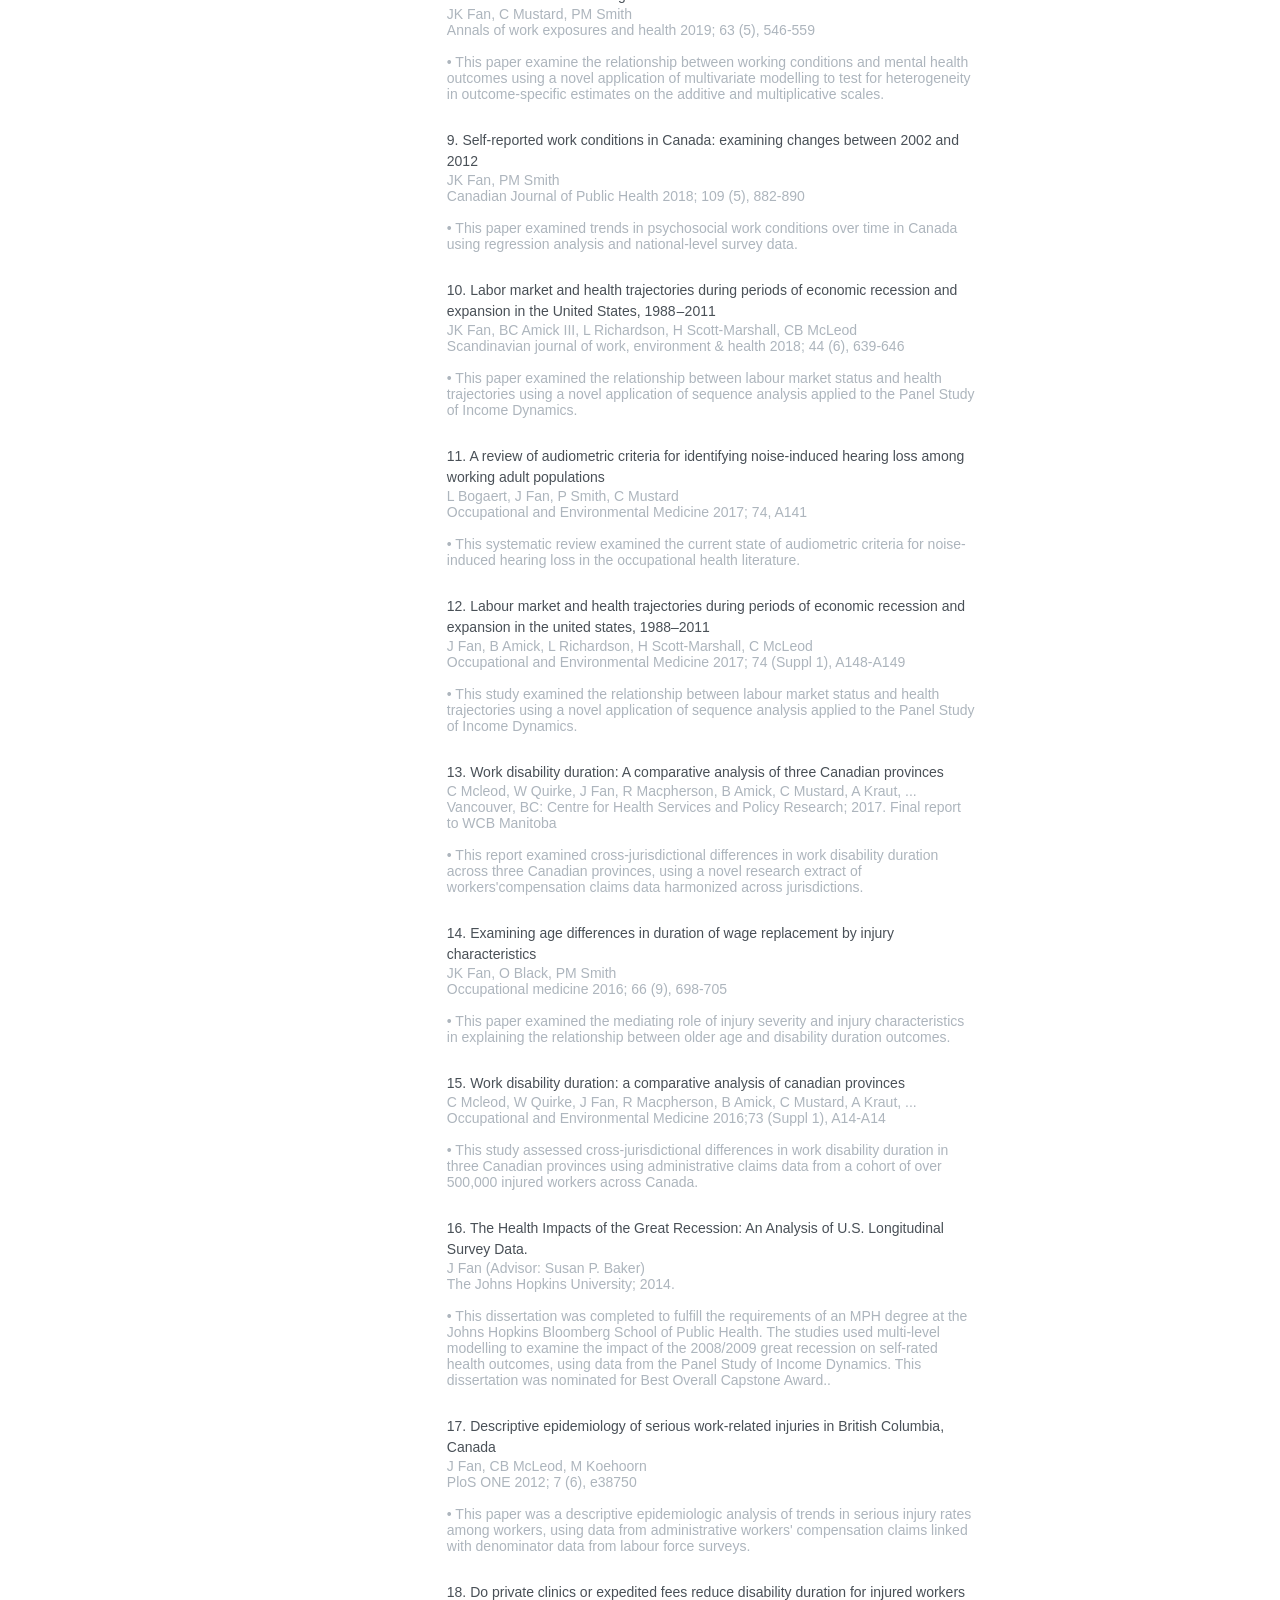
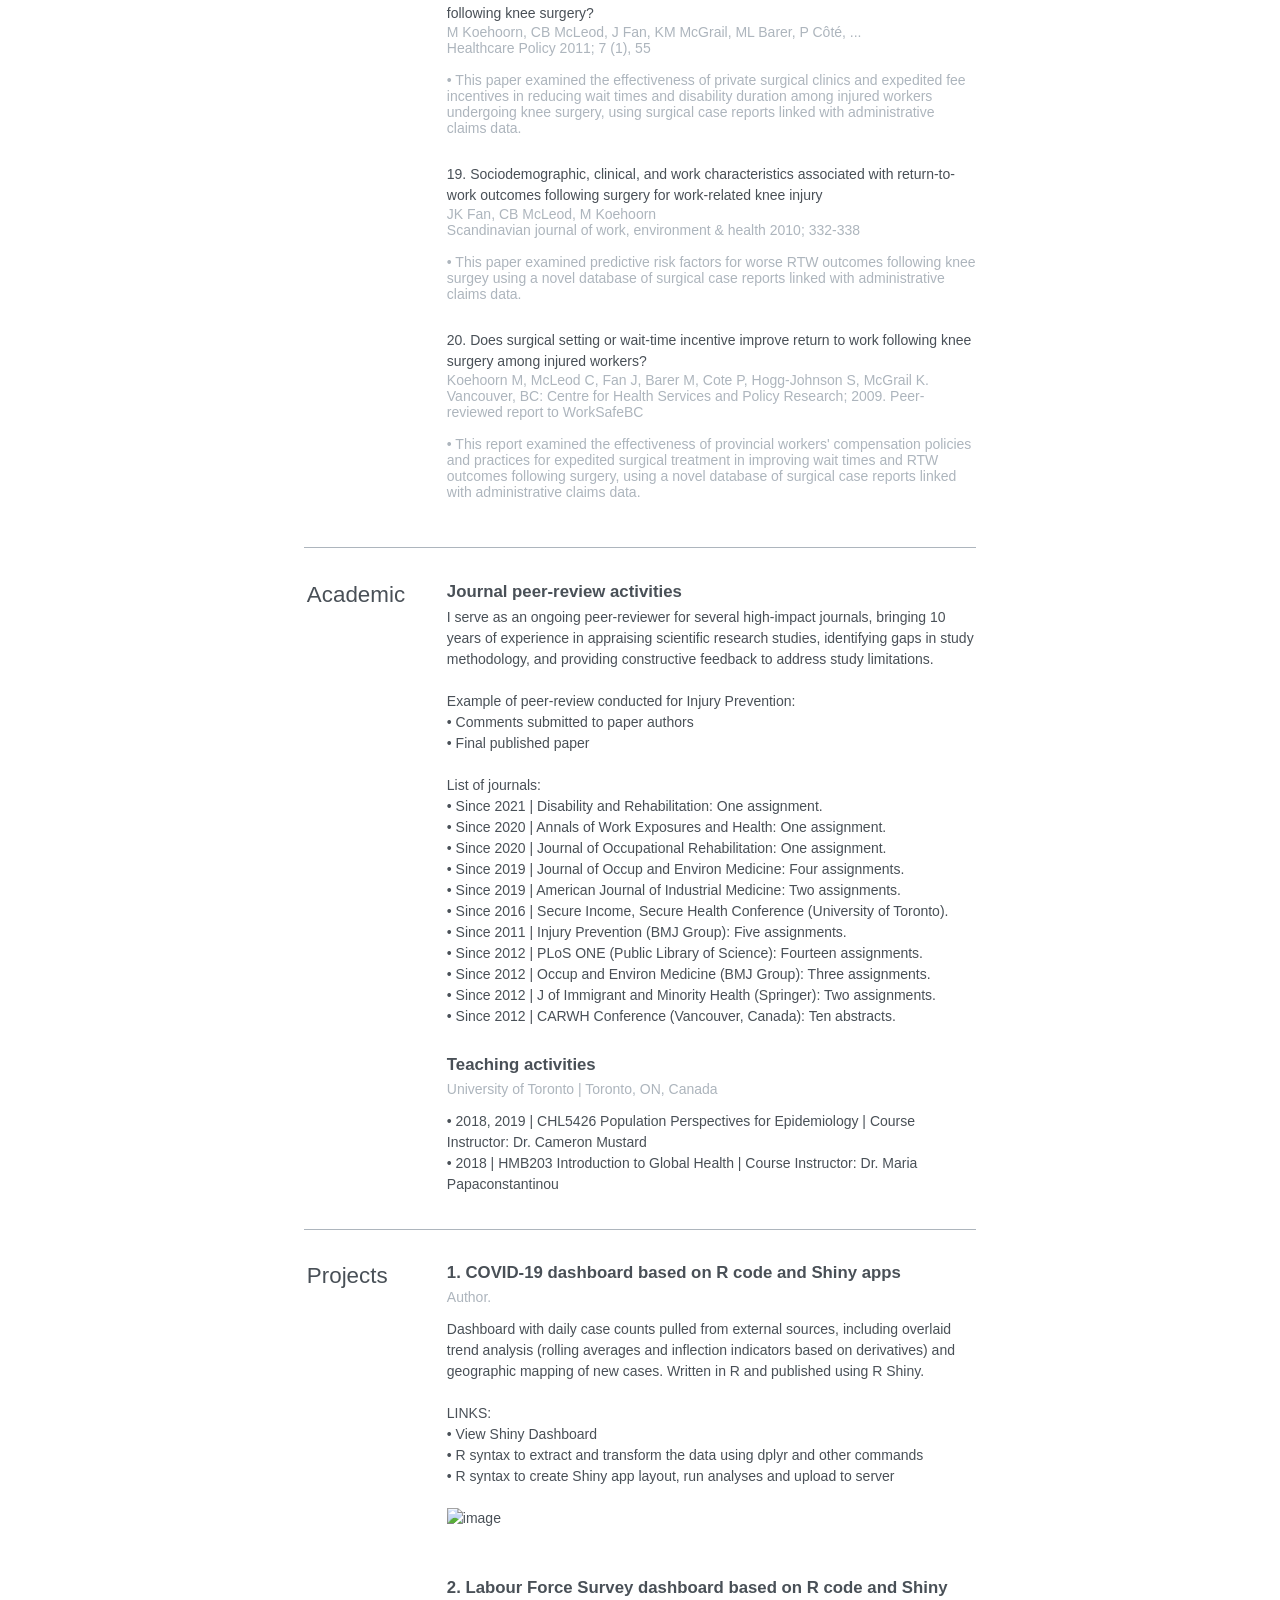
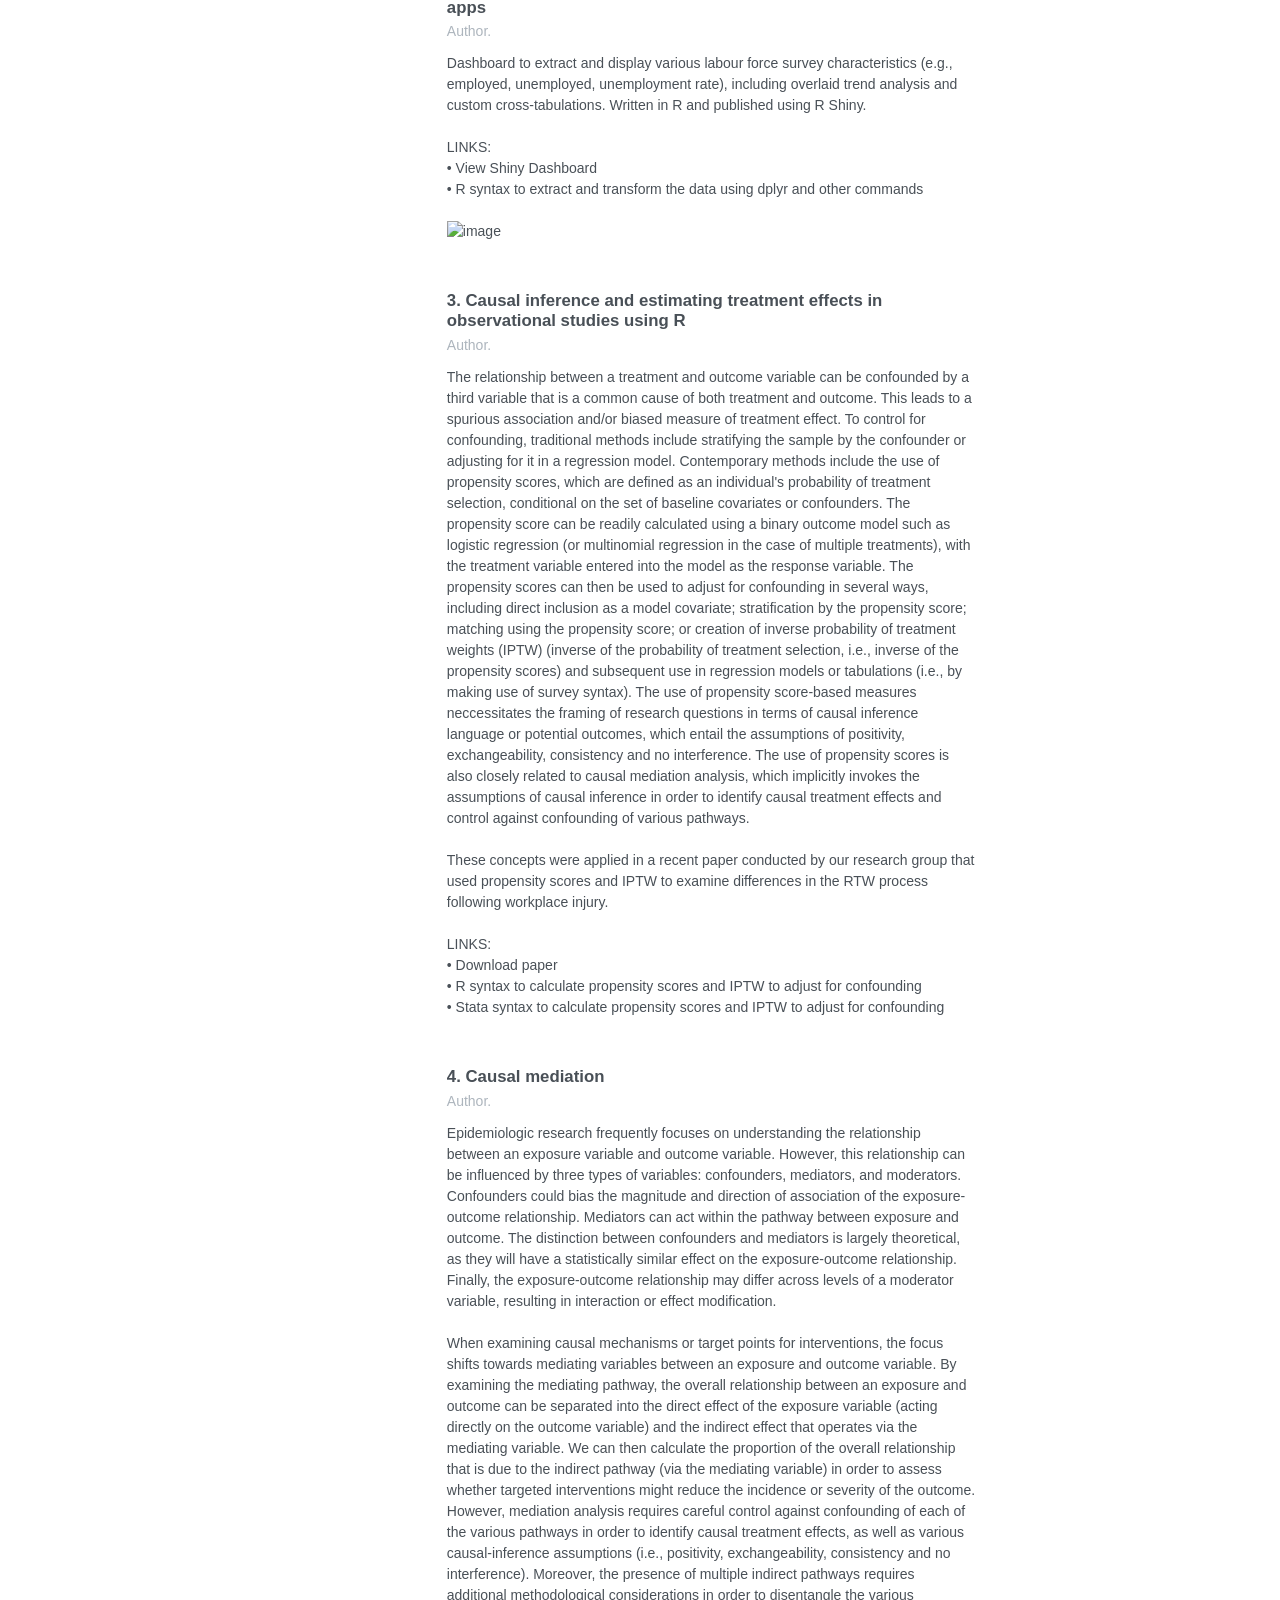
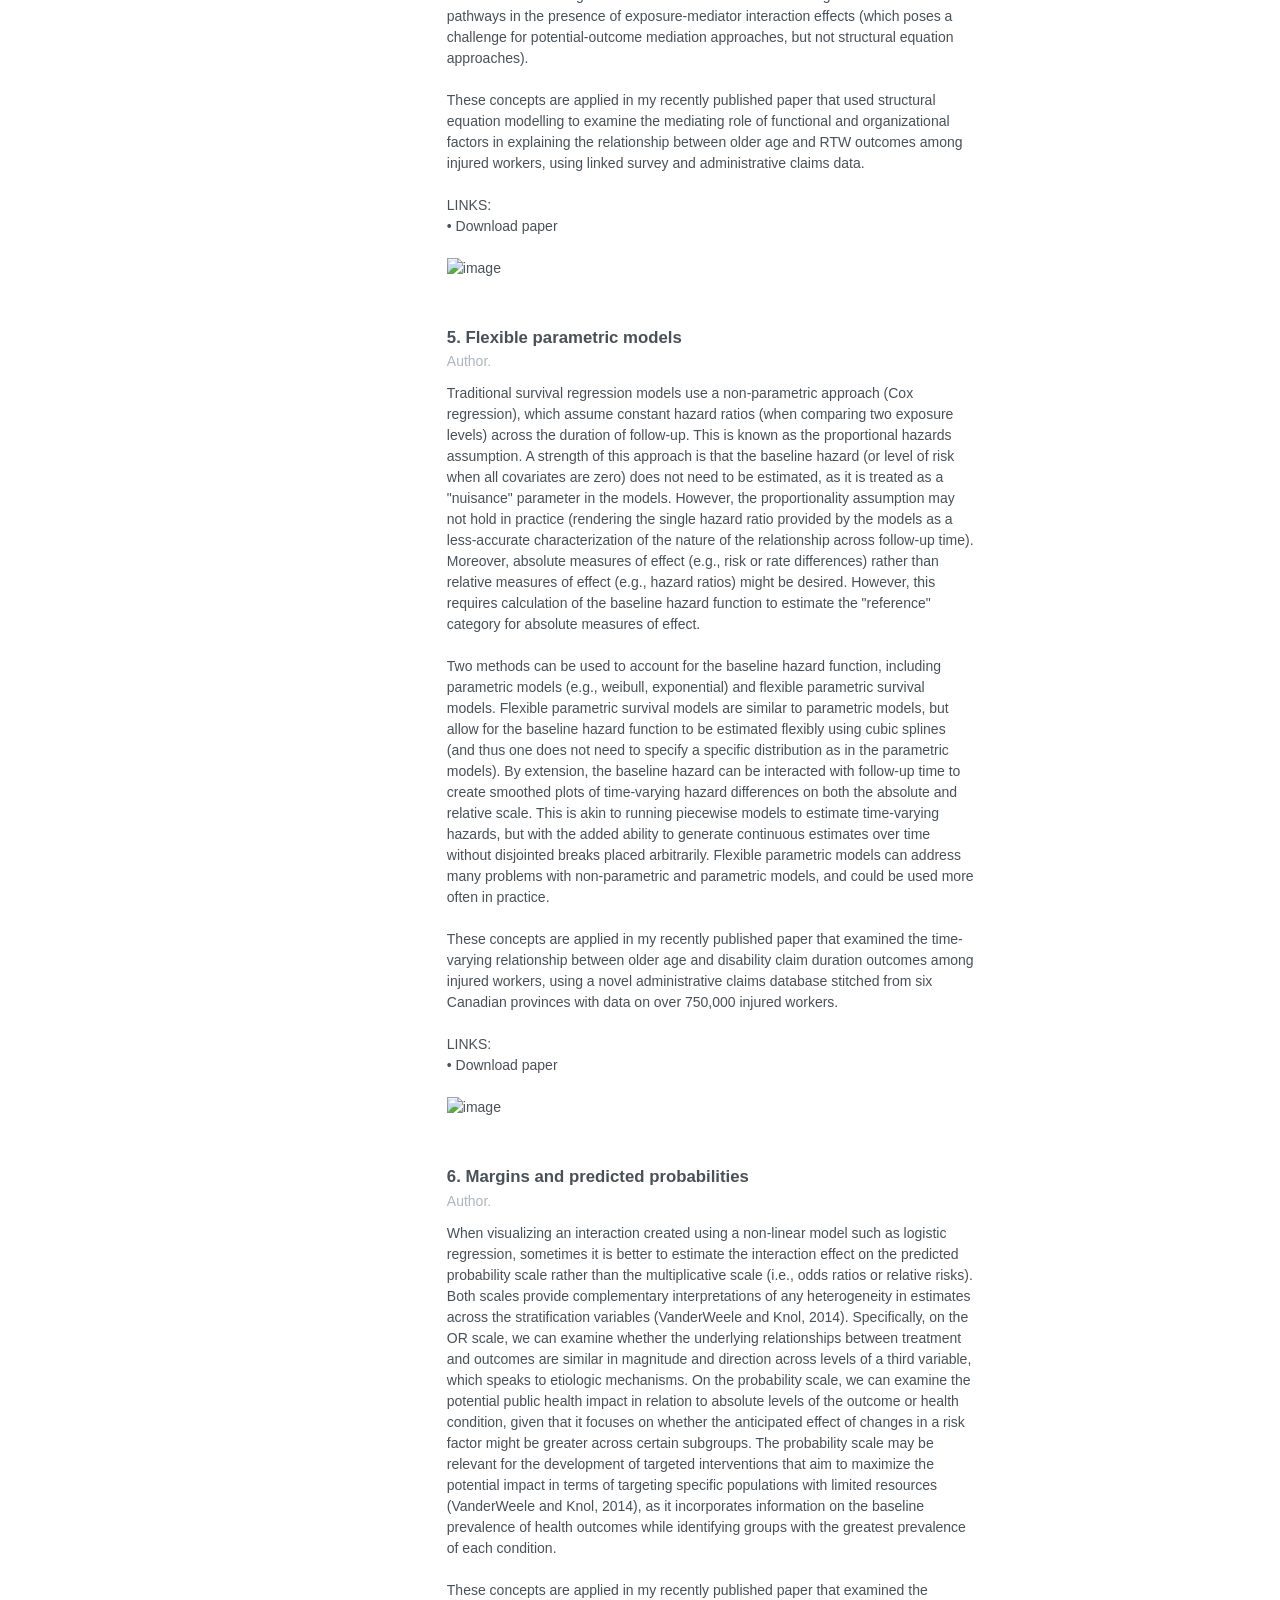
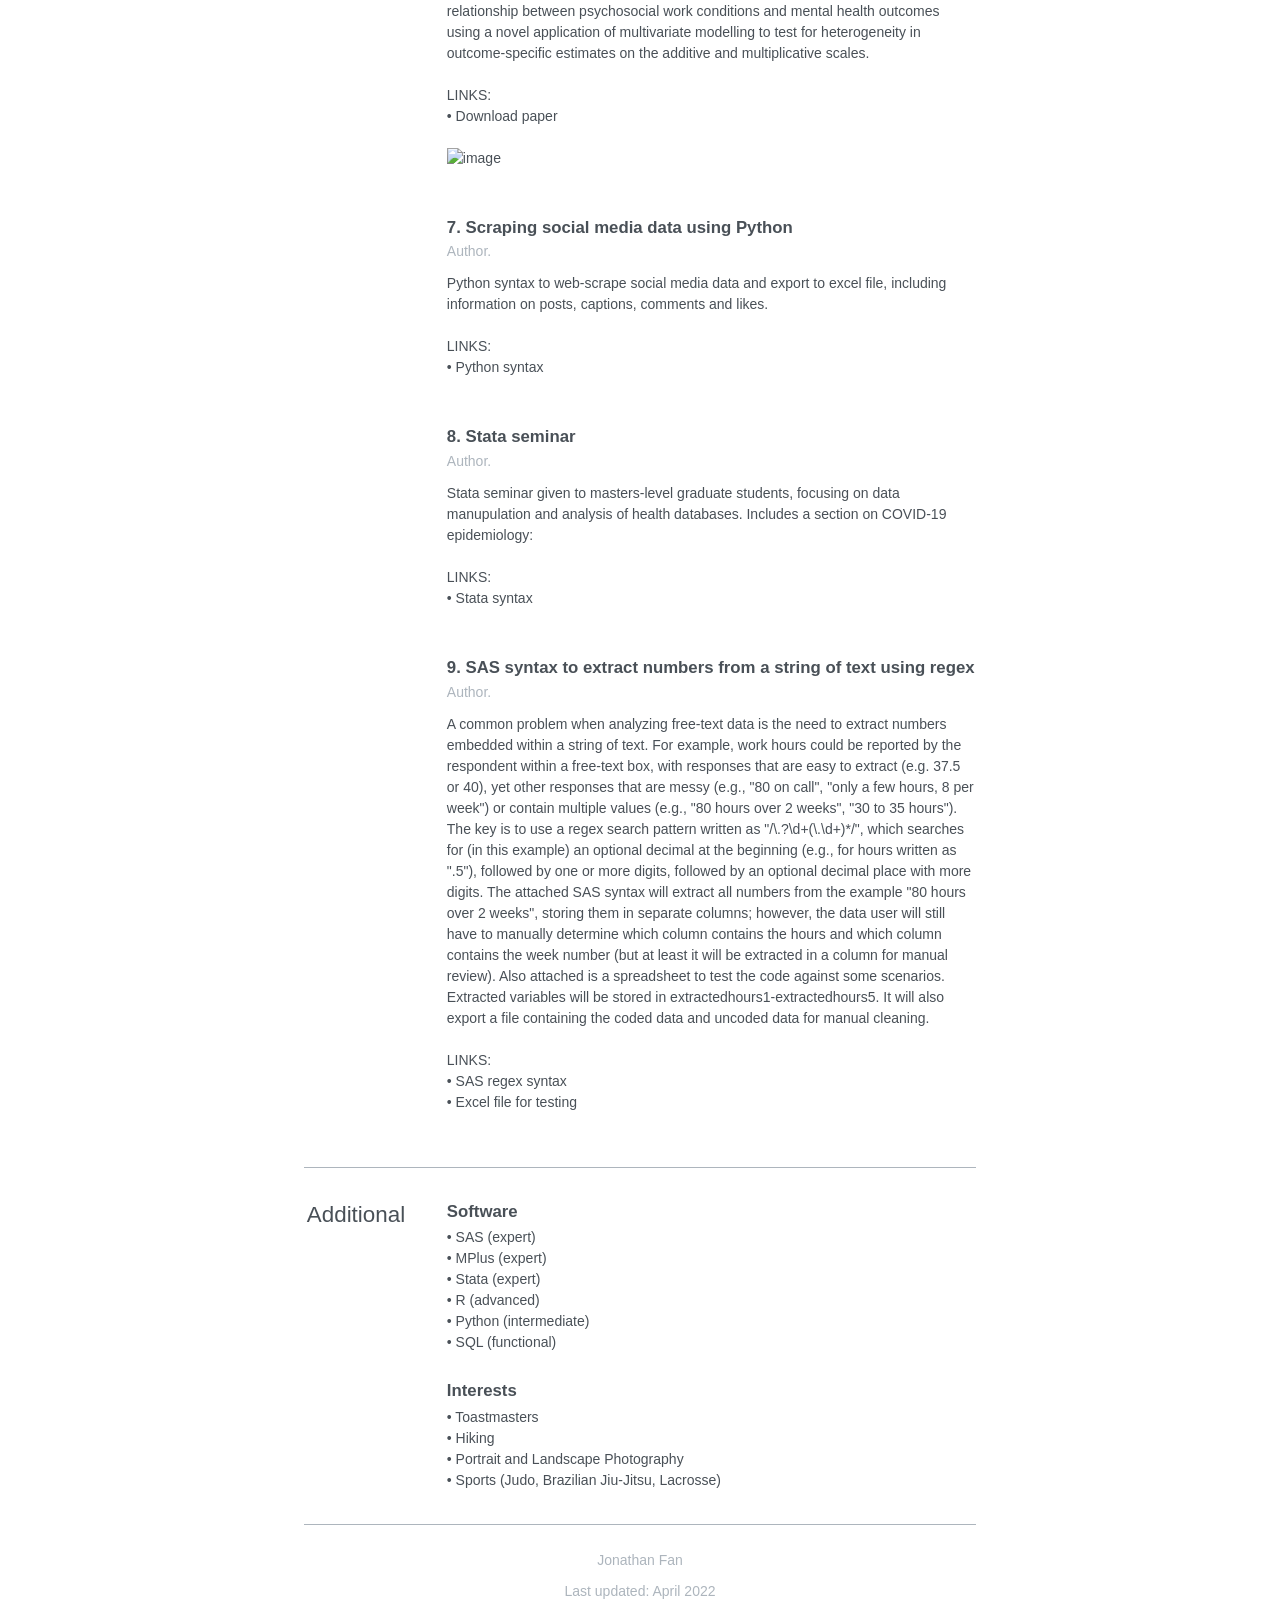
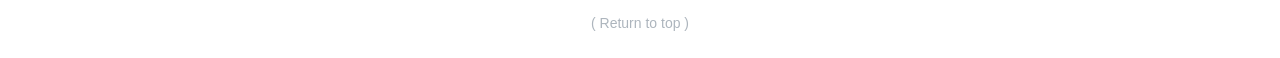
==== commit 49ec85fd: "updates" ====
--- a/index_test.html
+++ b/index_test.html
@@ -7,6 +7,70 @@
     <link href="index_files/css.css" rel="stylesheet">
     <link href="index_files/font-awesome.css" rel="stylesheet">
     <link rel="stylesheet" href="index_files/resume.css">
+	
+<style>
+
+<!--
+body {
+  margin: 0;
+  font-family: Arial, Helvetica, sans-serif;
+}
+
+.topnav {
+  overflow: hidden;
+  background-color: #888;
+  position: fixed;
+  top:0;
+  width: 100%;
+}
+
+.topnav a {
+  float: left;
+  color: #f2f2f2;
+  text-align: center;
+  padding: 14px 16px;
+  text-decoration: none;
+  font-size: 17px;
+}
+
+.topnav a:hover {
+  background-color: #ddd;
+  color: black;
+}
+
+.topnav a.active {
+  background-color: #04AA6D;
+  color: white;
+}
+-->
+
+.sidenav {
+  width: 130px;
+  position: fixed;
+  z-index: 1;
+  top: 20px;
+  left: 10px;
+  background: #eee;
+  overflow-x: hidden;
+  padding: 8px 0;
+}
+
+.sidenav a {
+  padding: 6px 8px 6px 16px;
+  text-decoration: none;
+  font-size: 15px;
+  color: #2196F3;
+  display: block;
+}
+
+.sidenav a:hover {
+  color: #064579;
+}
+
+
+</style>
+	
+	
   </head>
 
 <!--###############################################################################################-->
@@ -16,18 +80,29 @@
 
   <body>
   
-  
+ <!-- 
 <div class="topnav">
-	<a class="active" href="#about">About | </a>
-	<a href="#skills">Skills | </a>
-	<a href="#experience">Experience | </a>
-	<a href="#education">Education | </a>
-	<a href="#publications">Publications | </a>
-	<a href="#academic">Academic | </a>
-	<a href="#projects">Projects | </a>
+	<a class="active" href="#about">About</a>
+	<a href="#skills">Skills</a>
+	<a href="#experience">Experience</a>
+	<a href="#education">Education</a>
+	<a href="#publications">Publications</a>
+	<a href="#academic">Academic</a>
+	<a href="#projects">Projects</a>
 	<a href="#additional">Additional</a>
 </div>
-
+-->
+
+<div class="sidenav">
+	<a href="#top">About</a>
+	<a href="#skills">Skills</a>
+	<a href="#experience">Experience</a>
+	<a href="#education">Education</a>
+	<a href="#publications">Publications</a>
+	<a href="#academic">Academic</a>
+	<a href="#projects">Projects</a>
+	<a href="#additional">Additional</a>
+</div>
 
       <div class="container">
       <header>
@@ -39,6 +114,8 @@
             Epidemiologist and Research Scientist
           </div>
 		  
+		  <br>
+
 		  <div class="contact-item">
             
             <a href="https://www.linkedin.com/in/jonathankfan" target="_blank">
@@ -82,7 +159,6 @@
             </a>
           </div>
           
-<br>
 
 
 			 
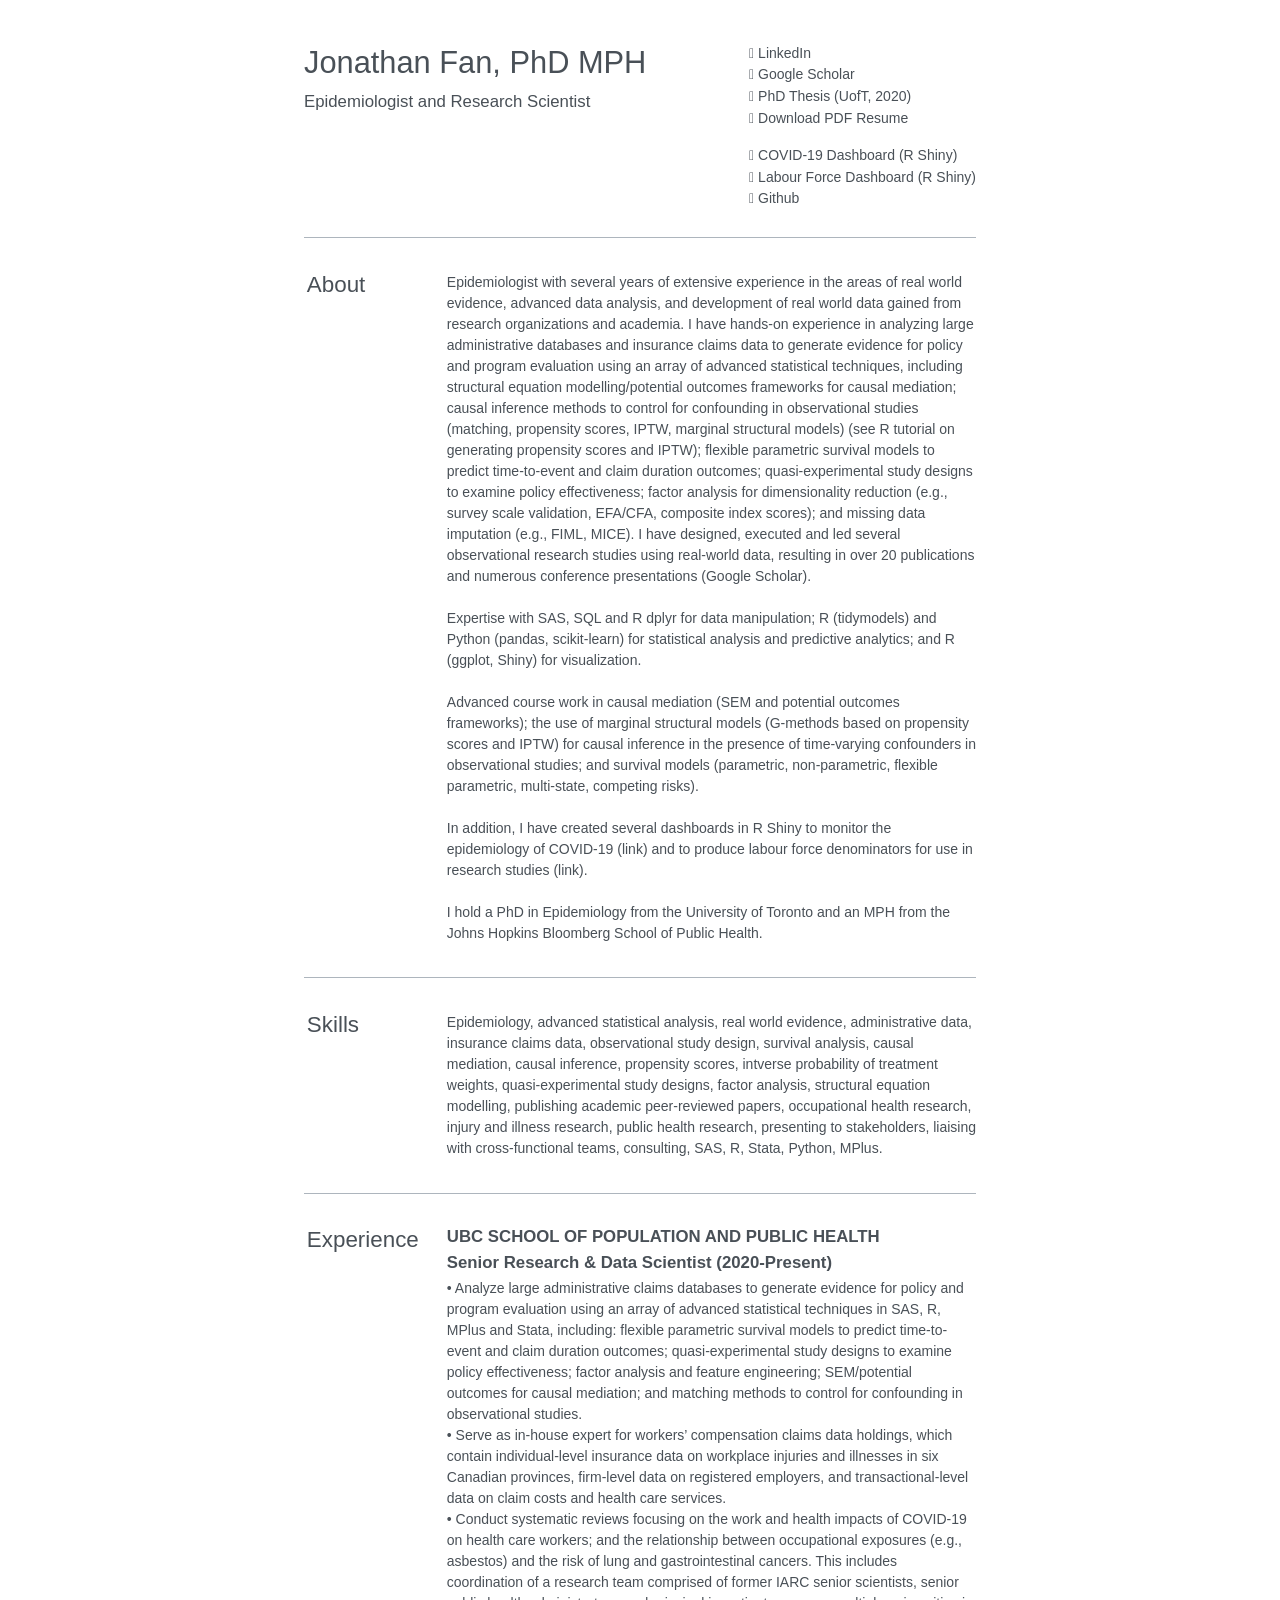
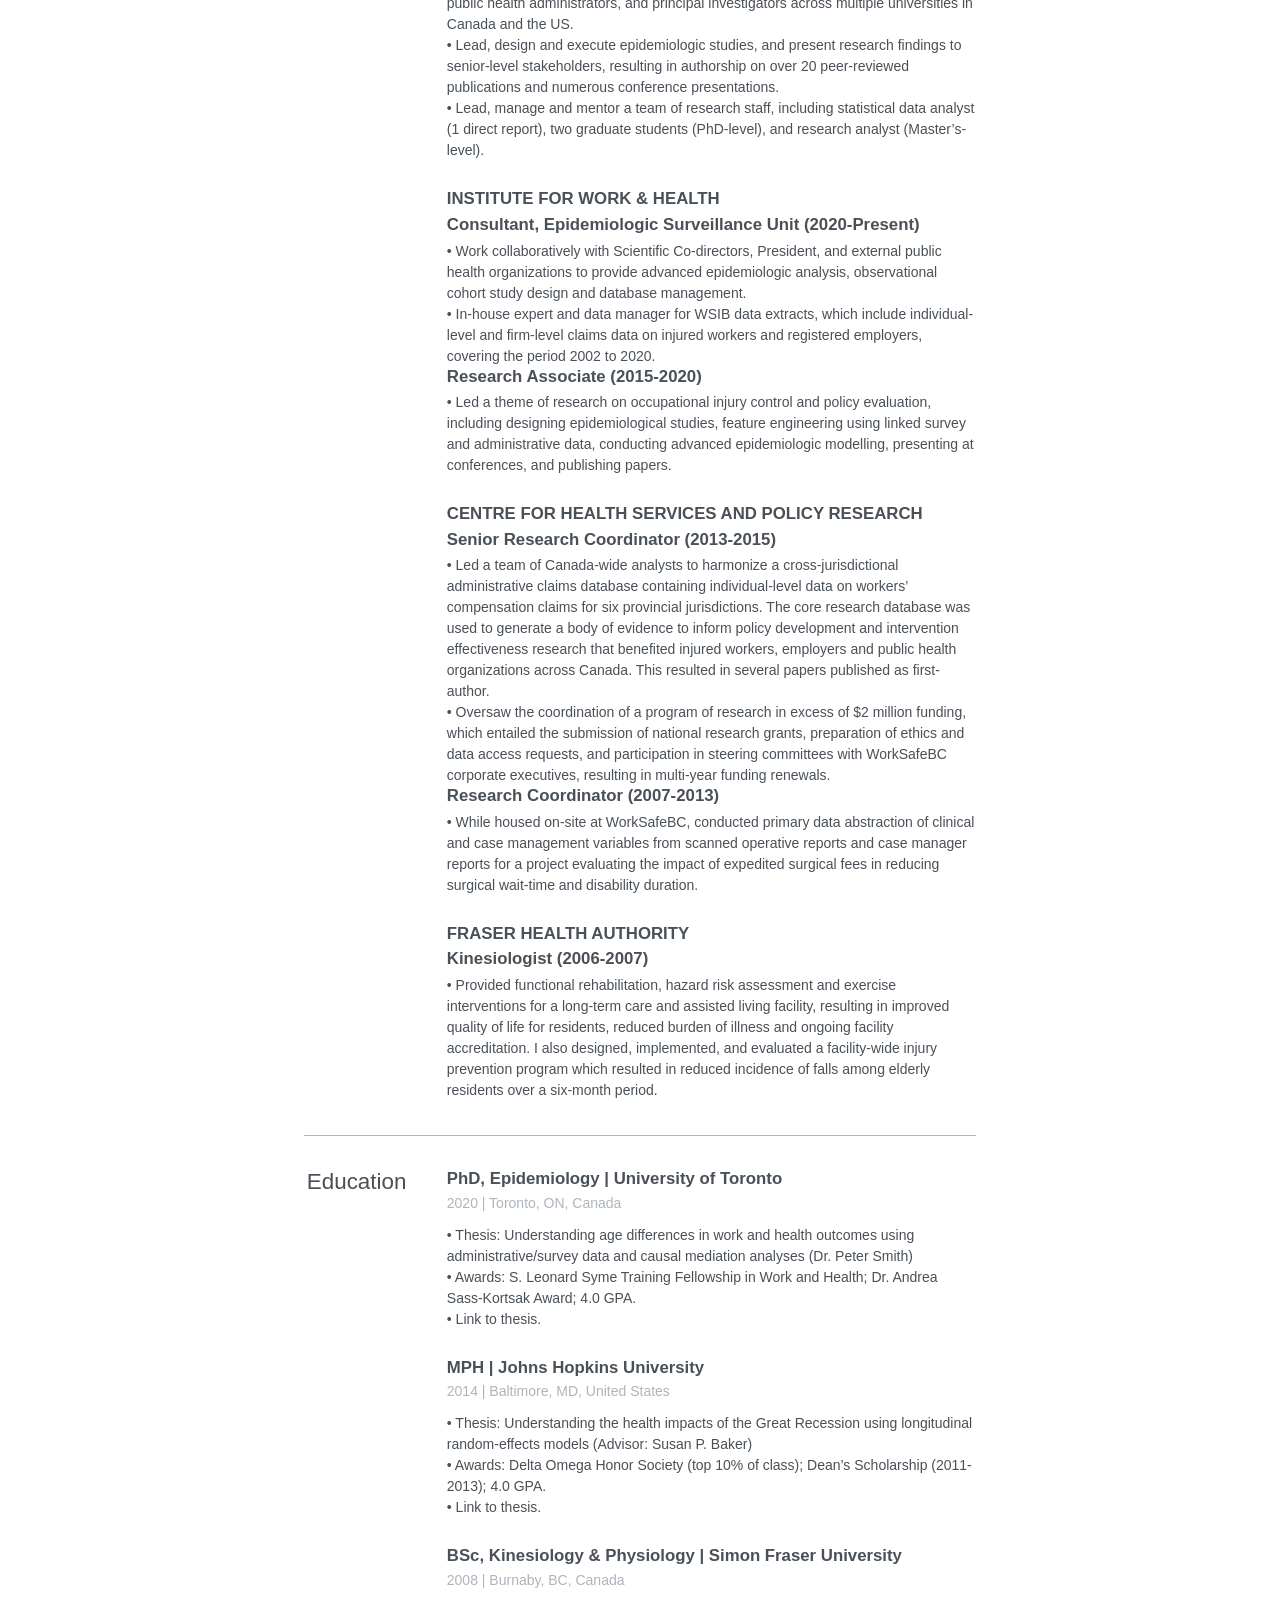
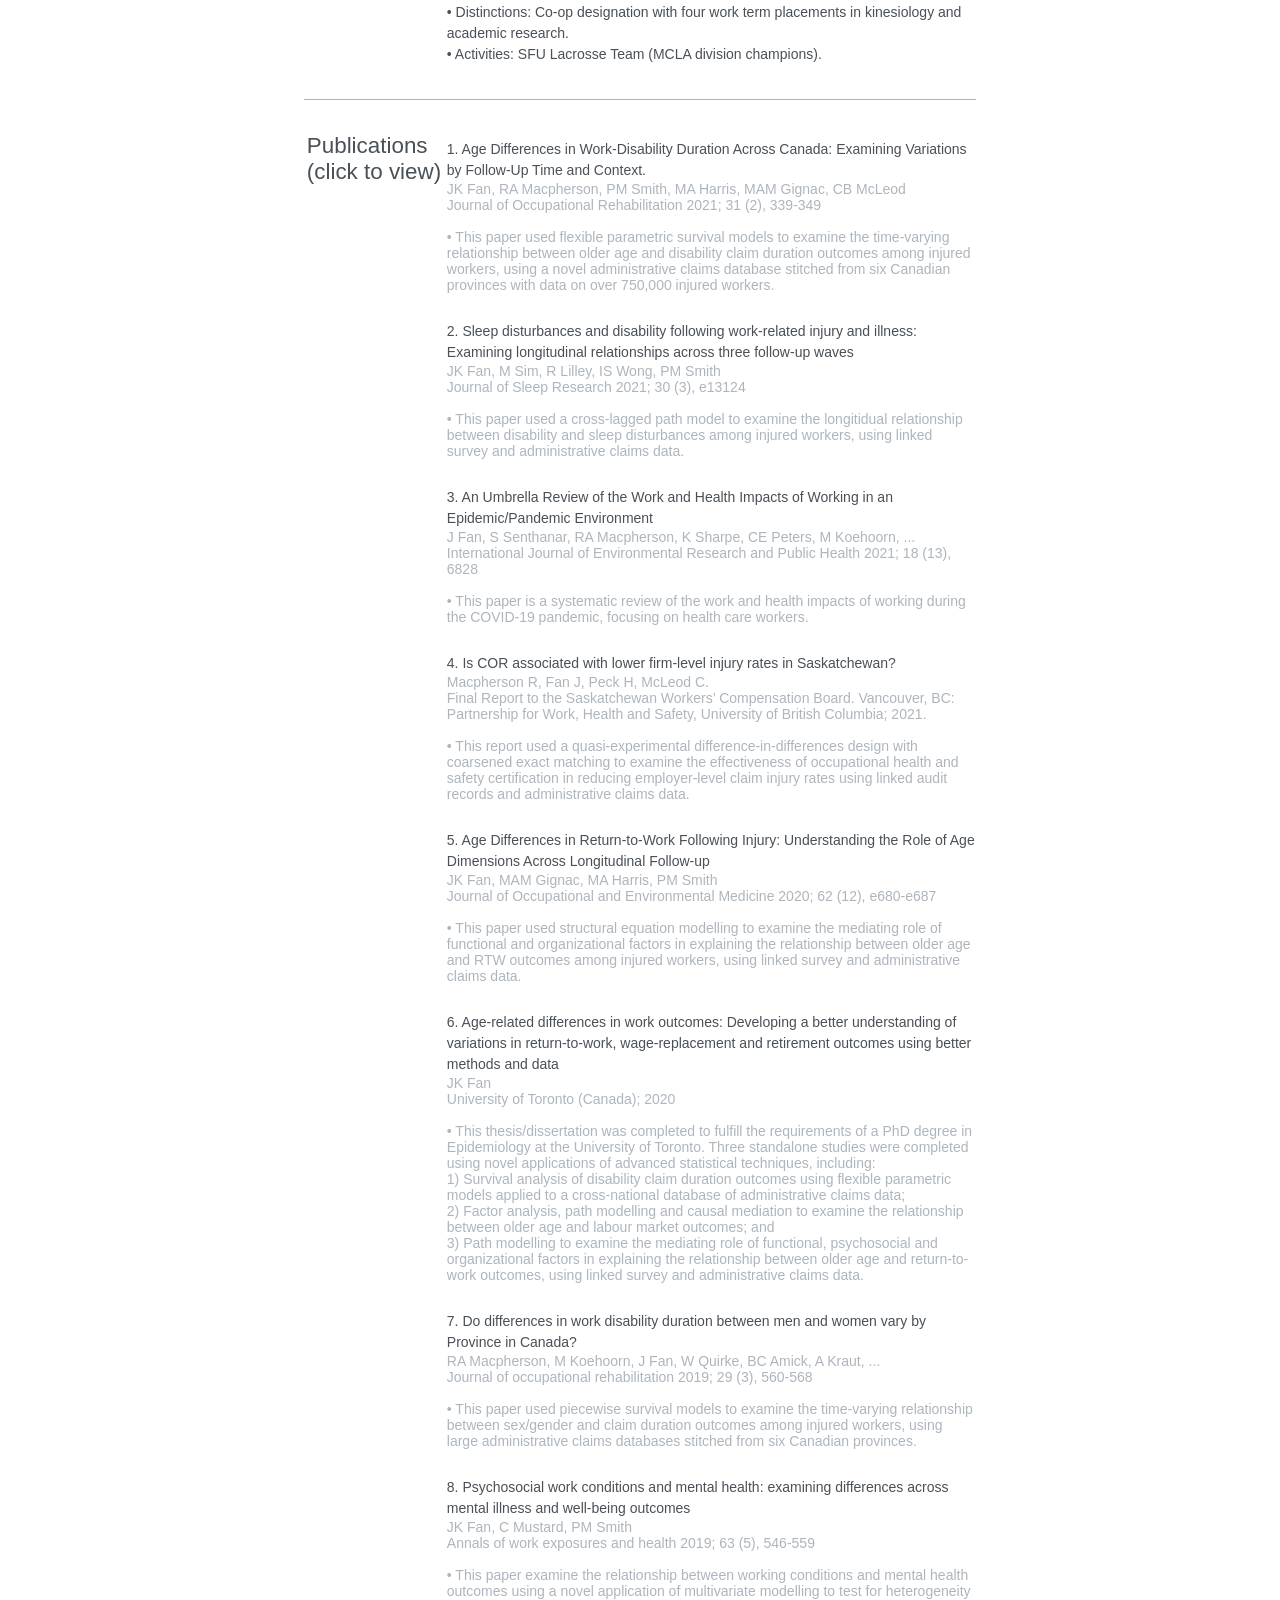
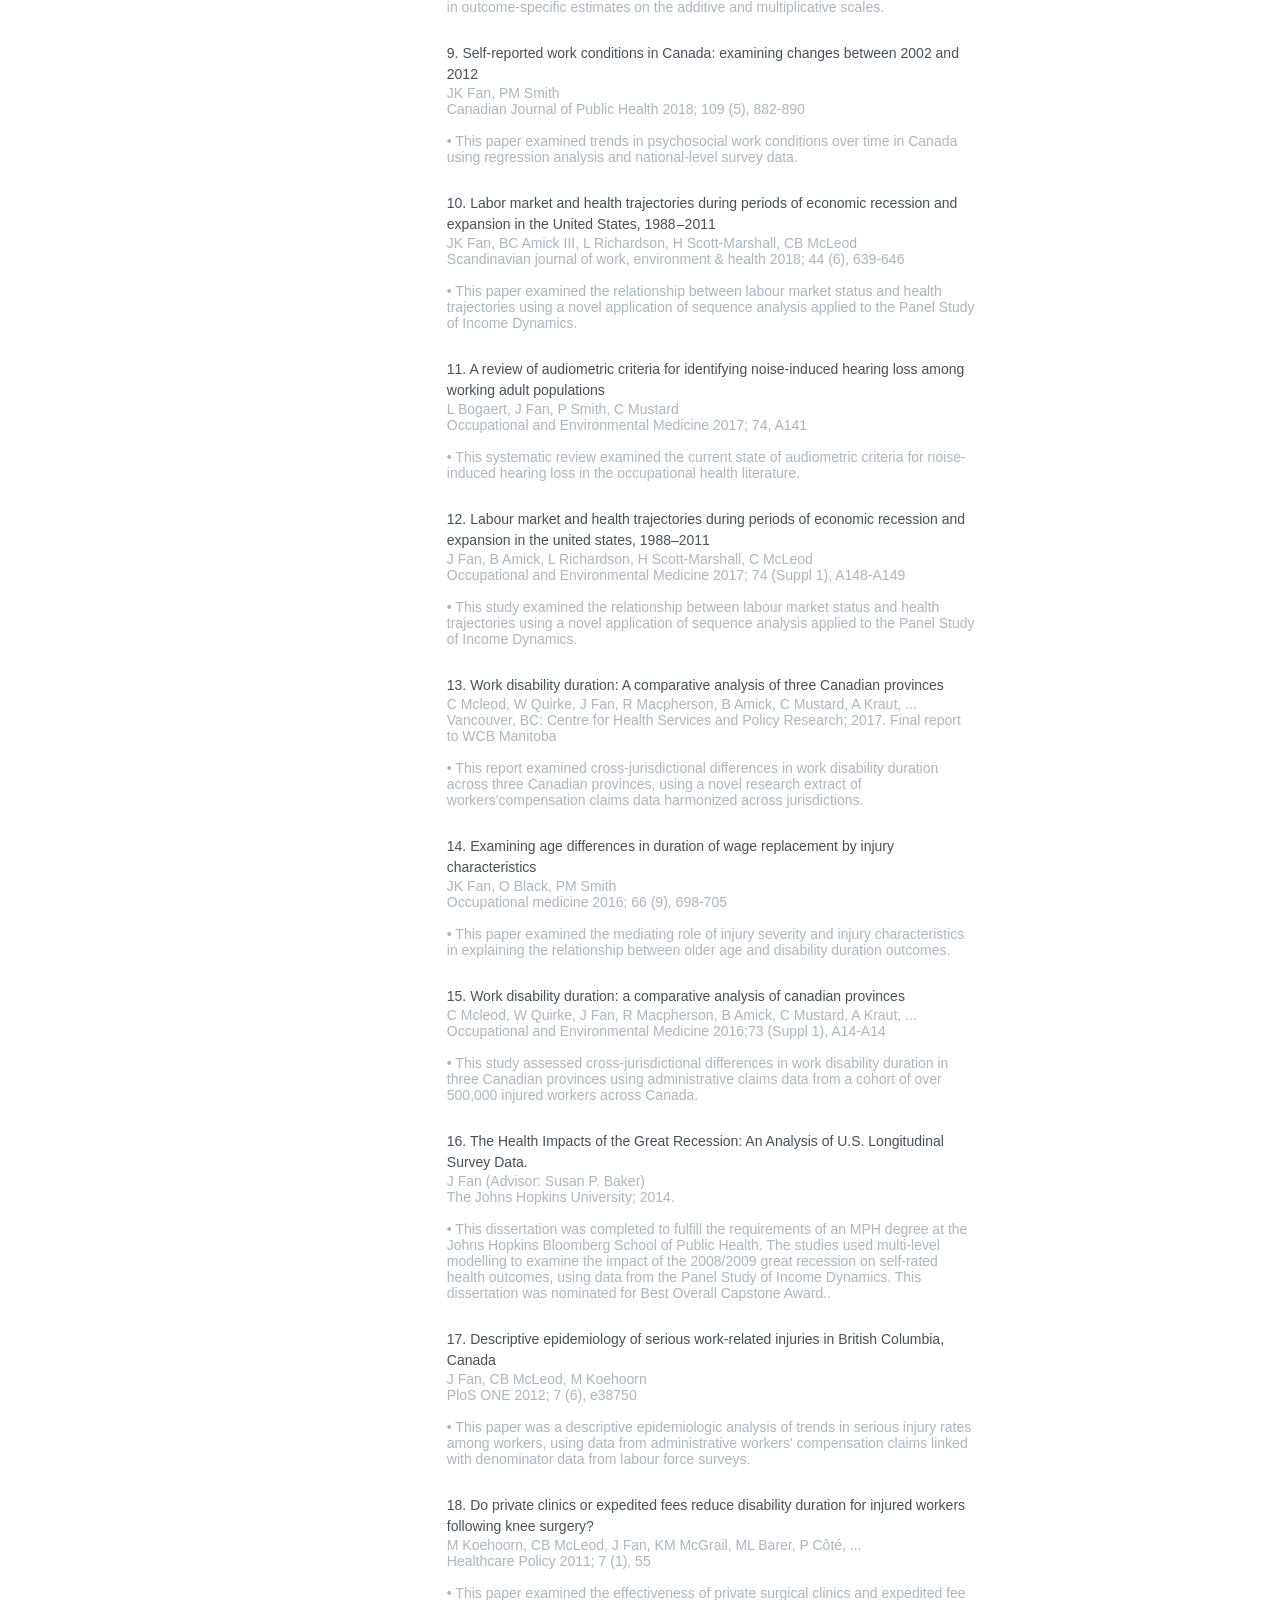
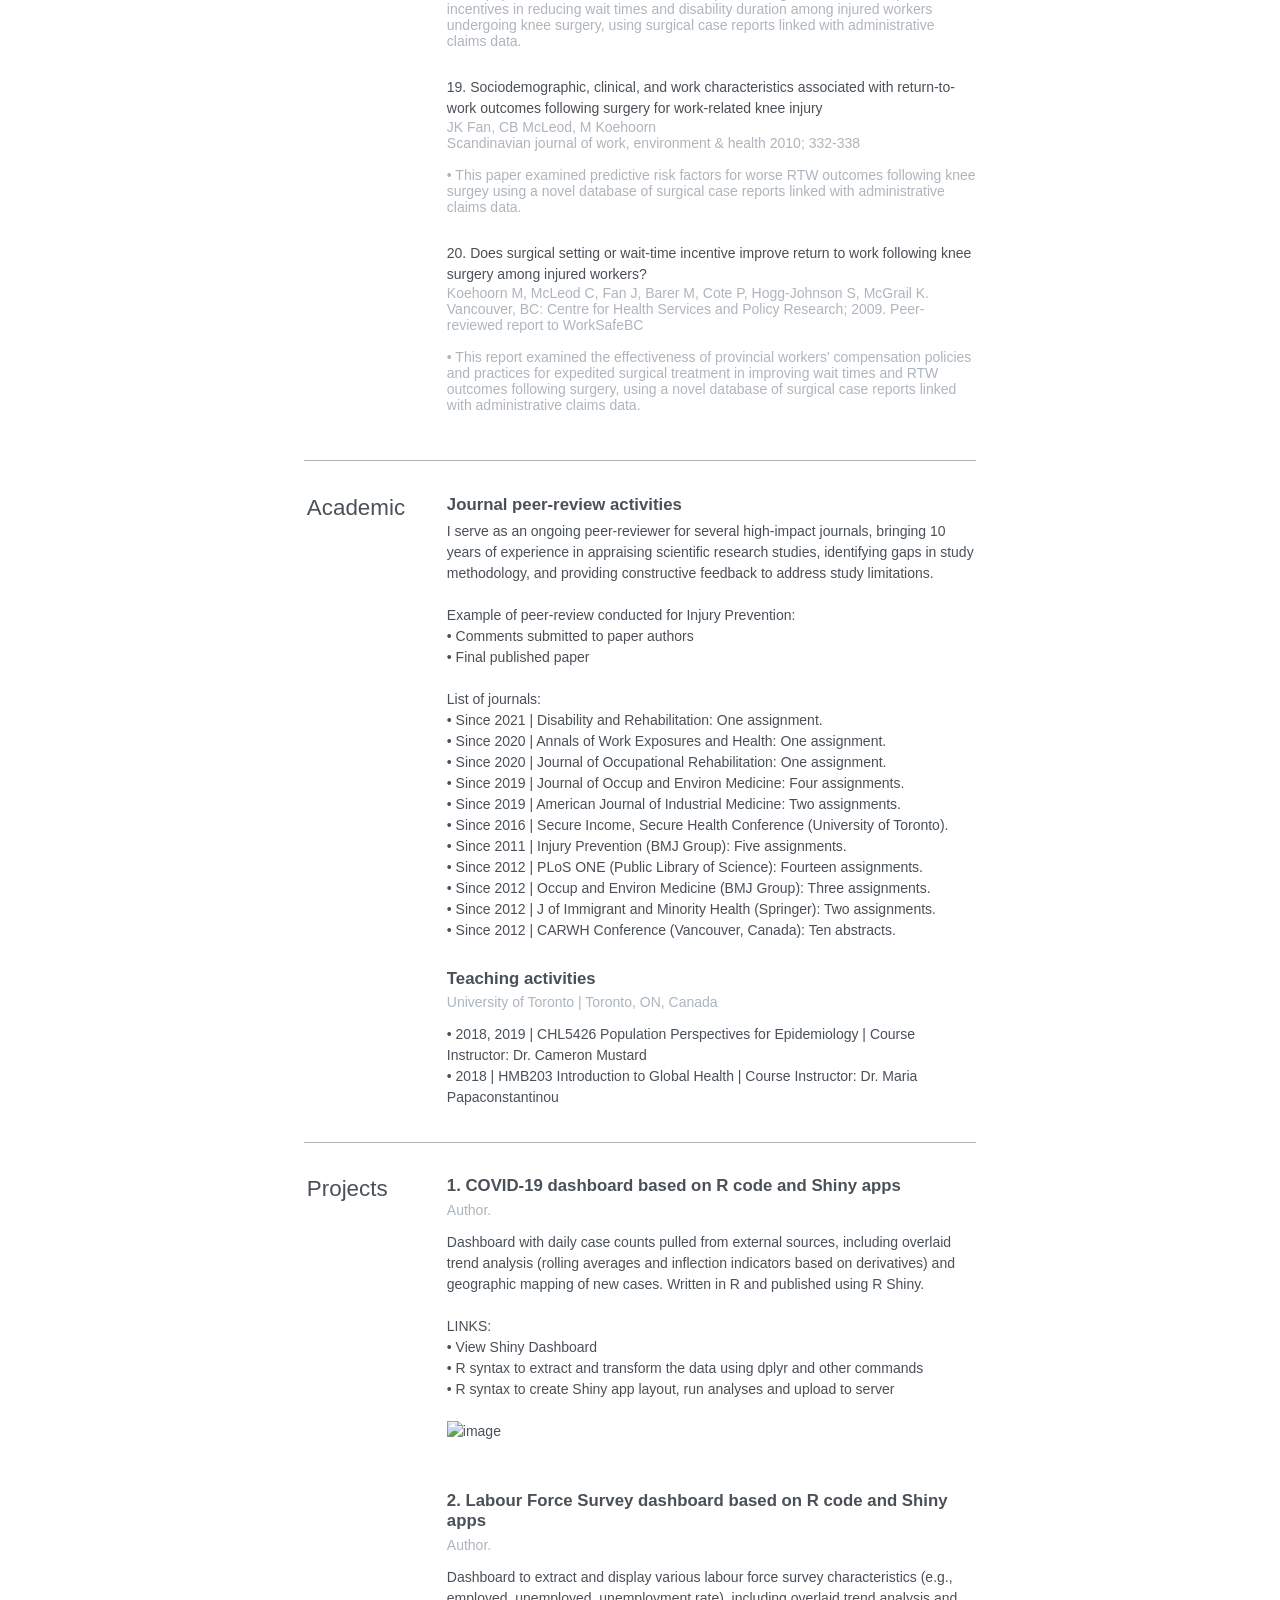
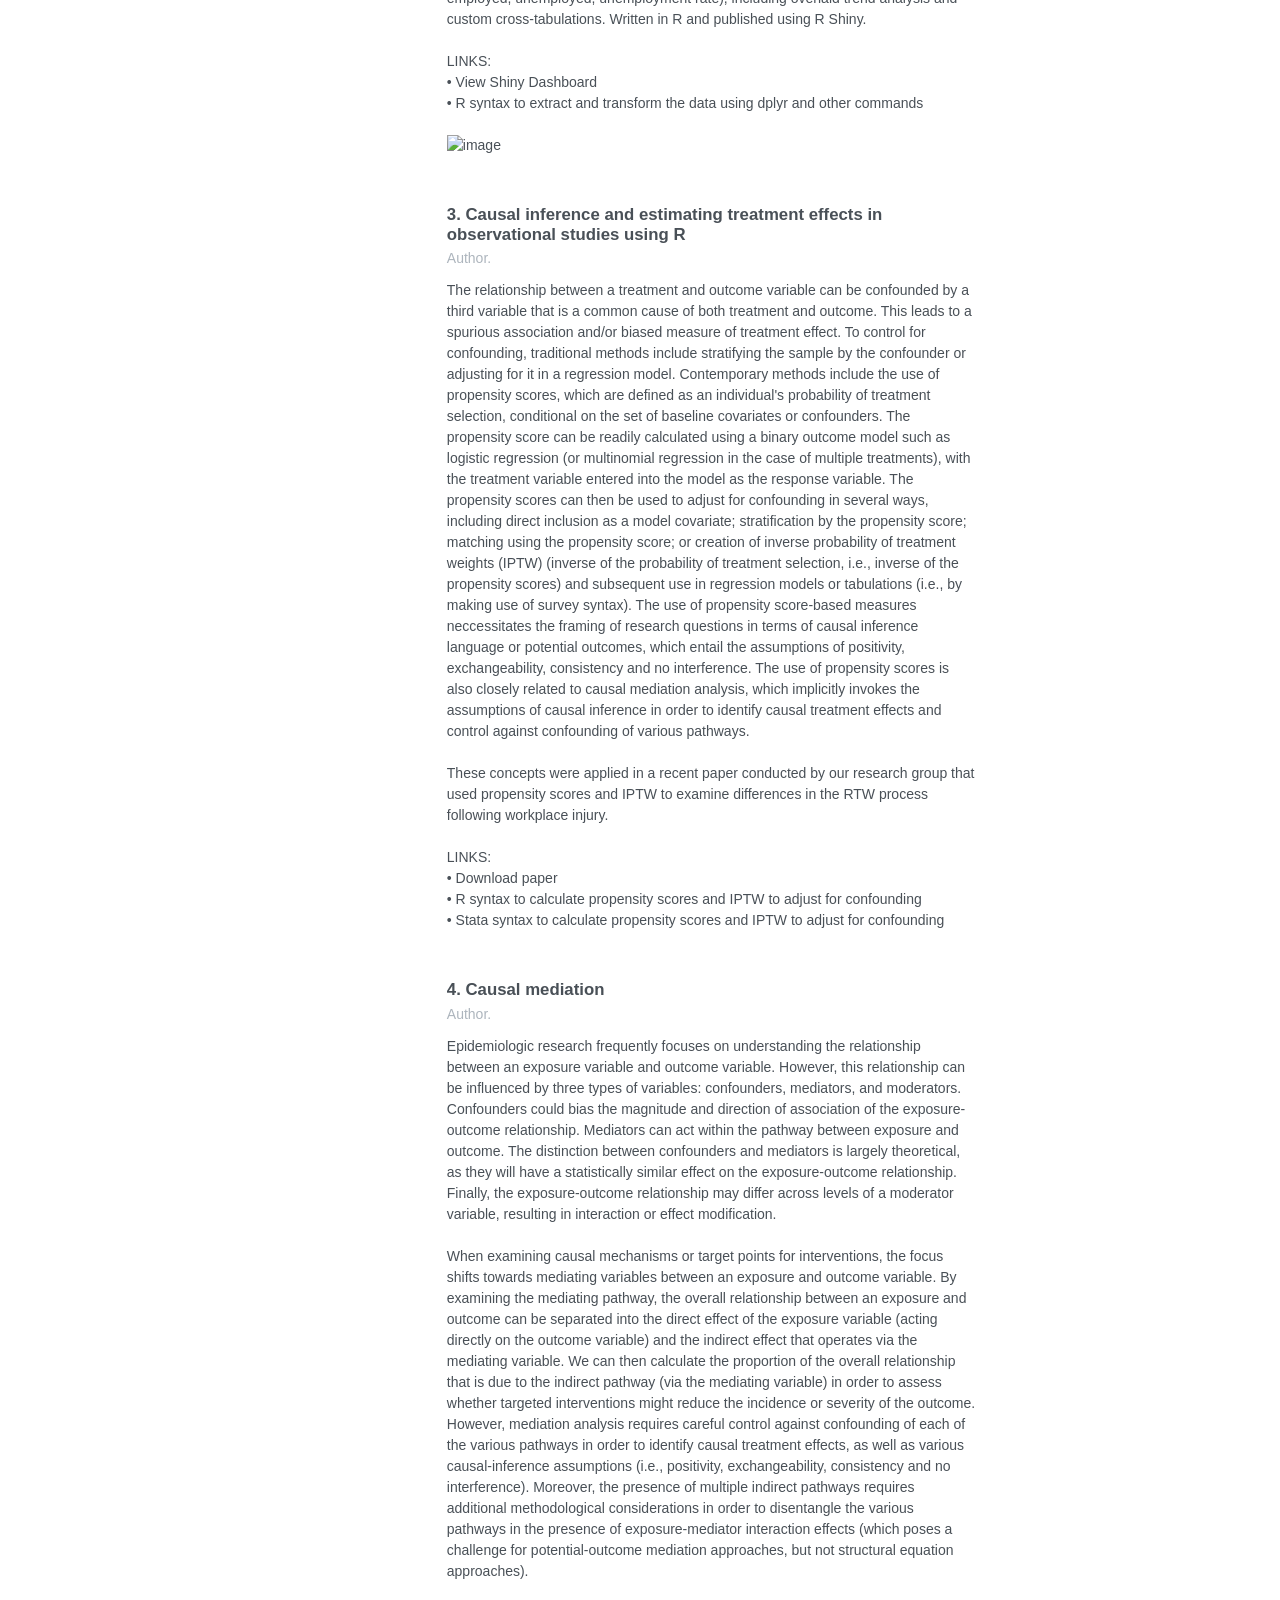
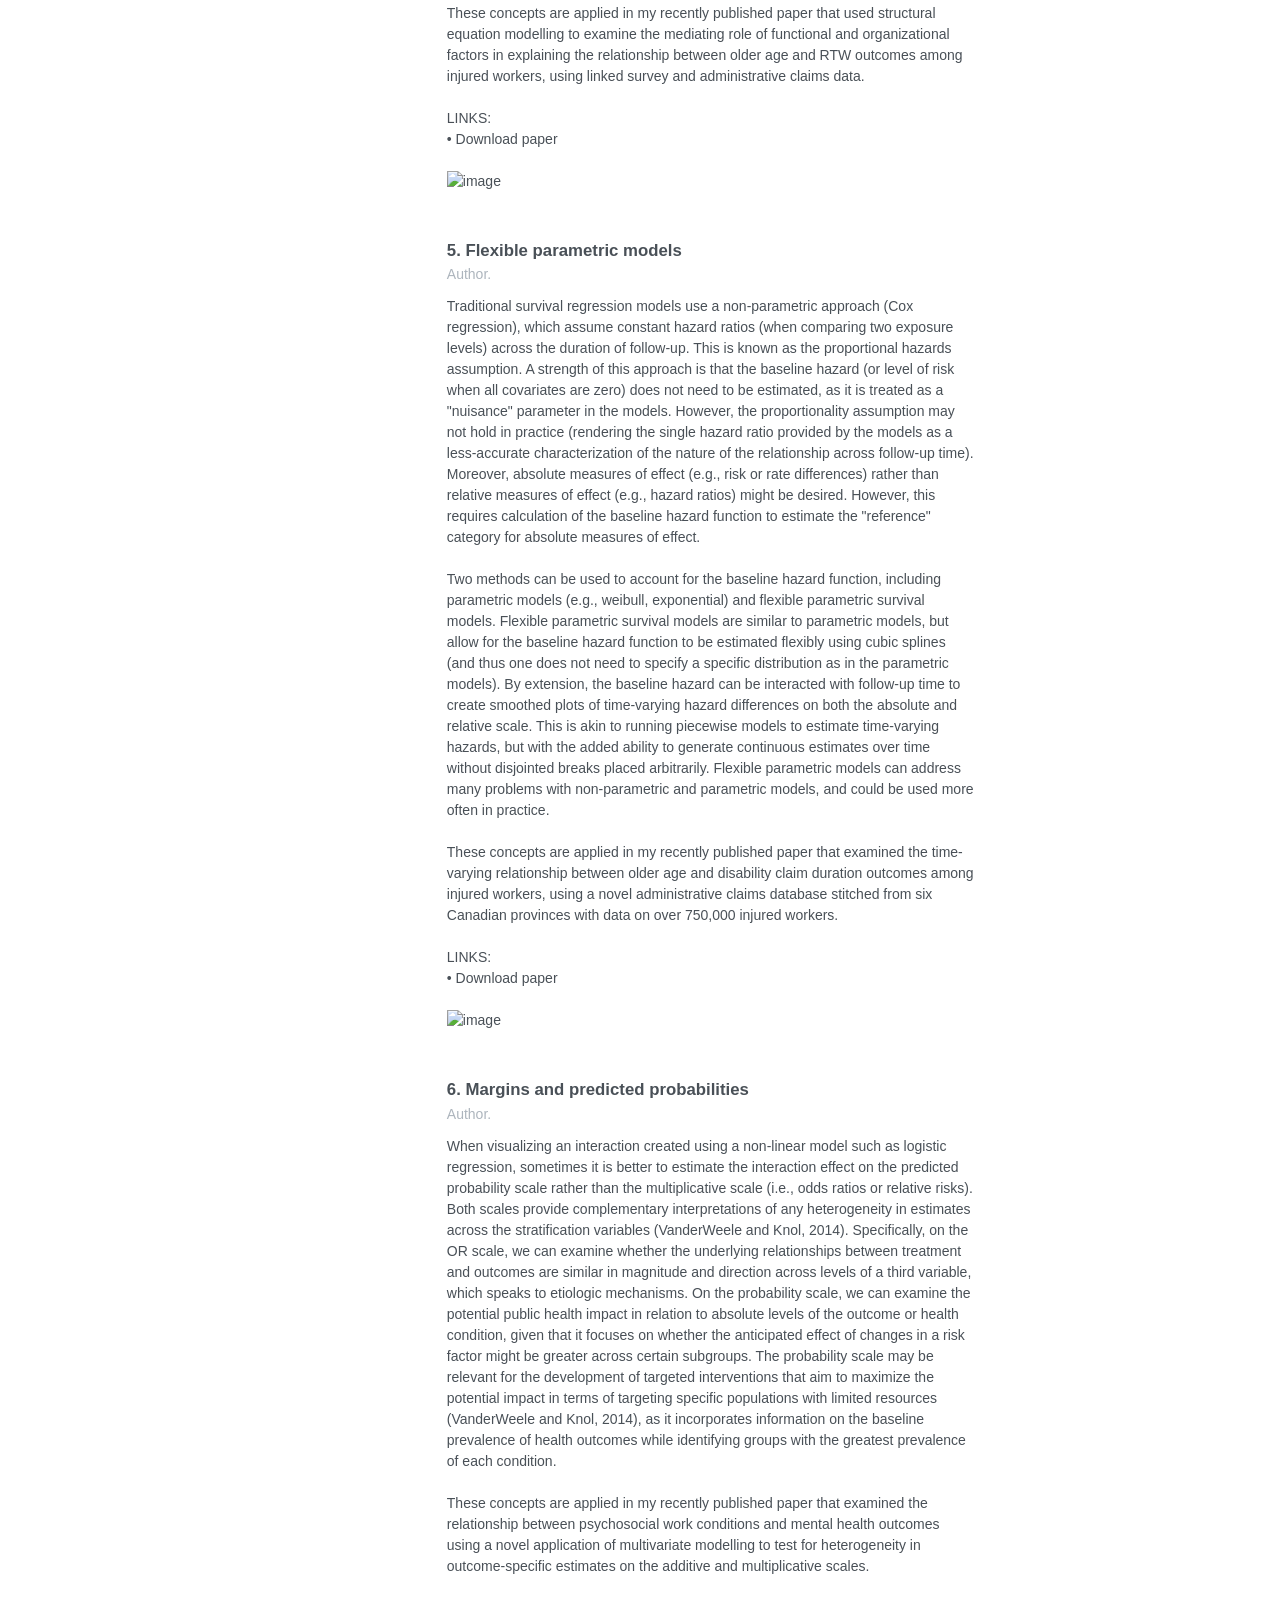
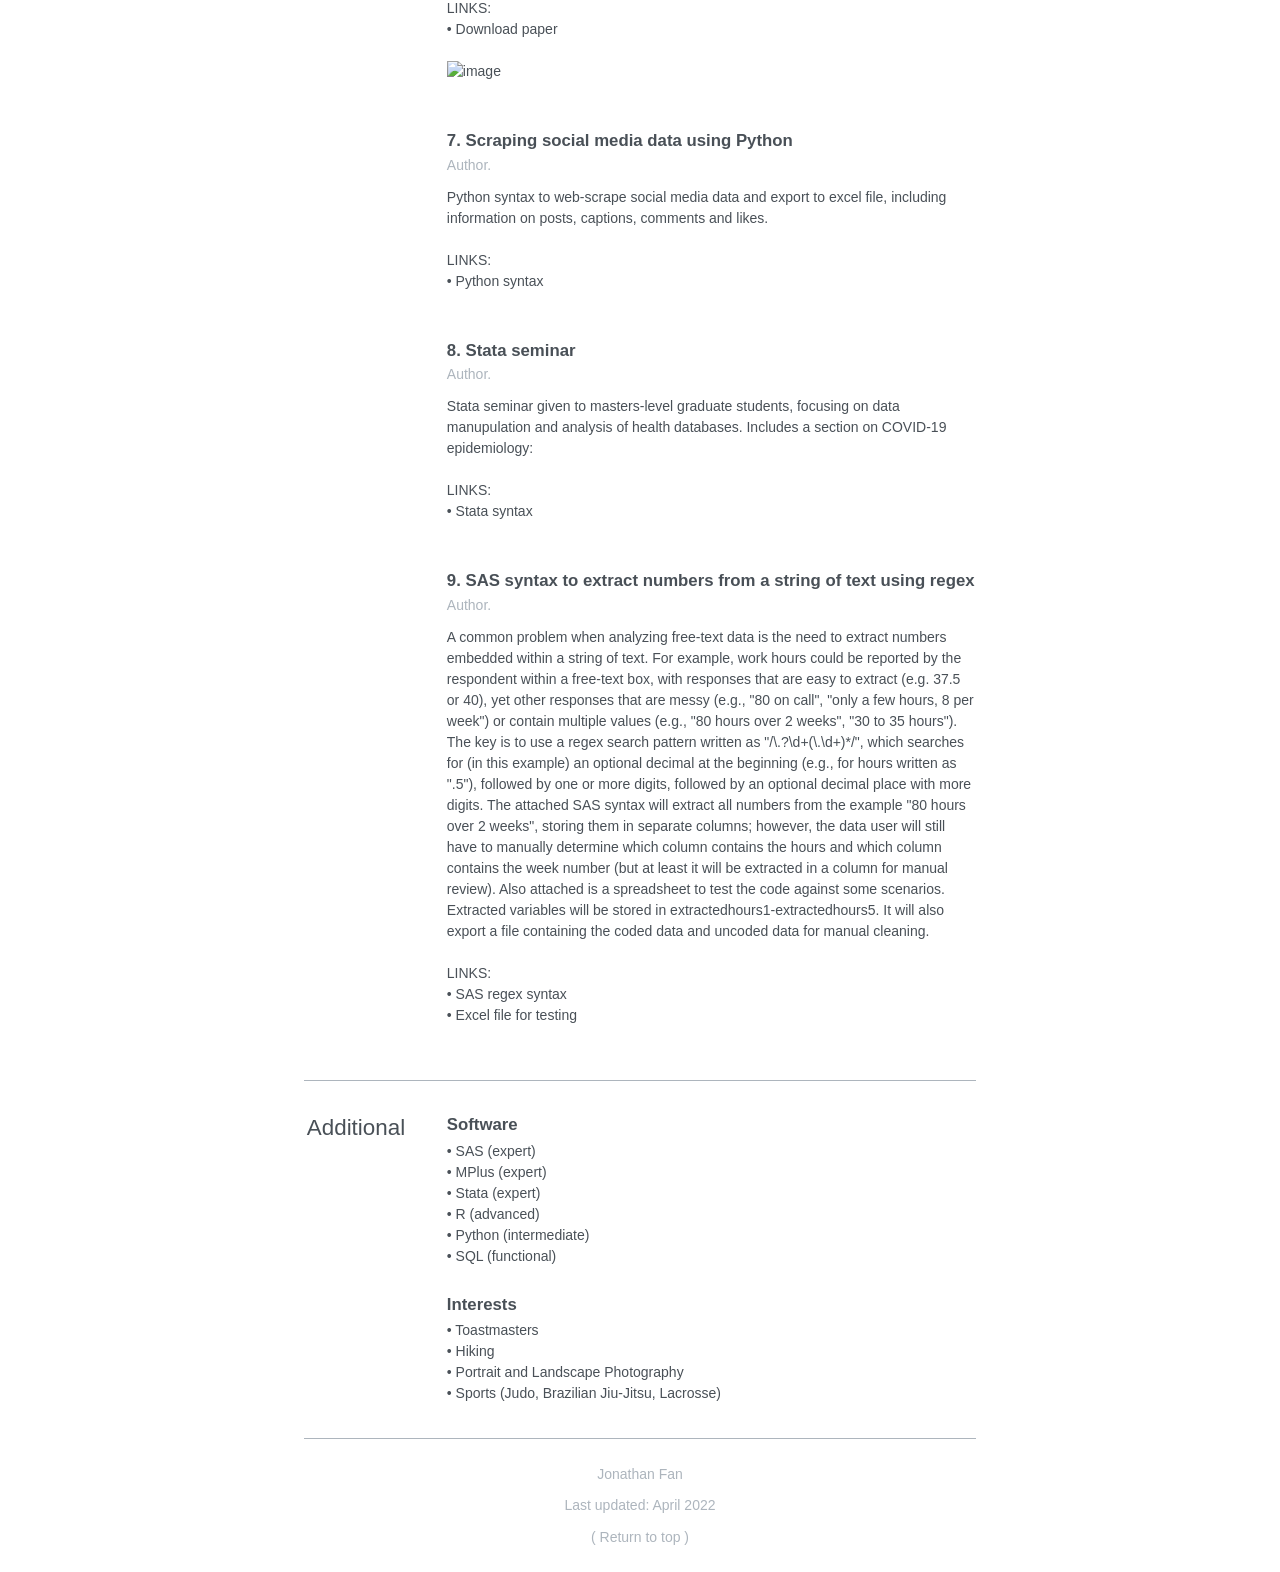
==== commit 900baed8: "Update index_test.html" ====
--- a/index_test.html
+++ b/index_test.html
@@ -7,70 +7,6 @@
     <link href="index_files/css.css" rel="stylesheet">
     <link href="index_files/font-awesome.css" rel="stylesheet">
     <link rel="stylesheet" href="index_files/resume.css">
-	
-<style>
-
-<!--
-body {
-  margin: 0;
-  font-family: Arial, Helvetica, sans-serif;
-}
-
-.topnav {
-  overflow: hidden;
-  background-color: #888;
-  position: fixed;
-  top:0;
-  width: 100%;
-}
-
-.topnav a {
-  float: left;
-  color: #f2f2f2;
-  text-align: center;
-  padding: 14px 16px;
-  text-decoration: none;
-  font-size: 17px;
-}
-
-.topnav a:hover {
-  background-color: #ddd;
-  color: black;
-}
-
-.topnav a.active {
-  background-color: #04AA6D;
-  color: white;
-}
--->
-
-.sidenav {
-  width: 130px;
-  position: fixed;
-  z-index: 1;
-  top: 20px;
-  left: 10px;
-  background: #eee;
-  overflow-x: hidden;
-  padding: 8px 0;
-}
-
-.sidenav a {
-  padding: 6px 8px 6px 16px;
-  text-decoration: none;
-  font-size: 15px;
-  color: #2196F3;
-  display: block;
-}
-
-.sidenav a:hover {
-  color: #064579;
-}
-
-
-</style>
-	
-	
   </head>
 
 <!--###############################################################################################-->
@@ -79,31 +15,6 @@
 <!--###############################################################################################-->
 
   <body>
-  
- <!-- 
-<div class="topnav">
-	<a class="active" href="#about">About</a>
-	<a href="#skills">Skills</a>
-	<a href="#experience">Experience</a>
-	<a href="#education">Education</a>
-	<a href="#publications">Publications</a>
-	<a href="#academic">Academic</a>
-	<a href="#projects">Projects</a>
-	<a href="#additional">Additional</a>
-</div>
--->
-
-<div class="sidenav">
-	<a href="#top">About</a>
-	<a href="#skills">Skills</a>
-	<a href="#experience">Experience</a>
-	<a href="#education">Education</a>
-	<a href="#publications">Publications</a>
-	<a href="#academic">Academic</a>
-	<a href="#projects">Projects</a>
-	<a href="#additional">Additional</a>
-</div>
-
       <div class="container">
       <header>
         <div class="name-wrapper">
@@ -113,83 +24,6 @@
           <div id="jobtitle" class="sub-title">
             Epidemiologist and Research Scientist
           </div>
-		  
-		  <br>
-
-		  <div class="contact-item">
-            
-            <a href="https://www.linkedin.com/in/jonathankfan" target="_blank">
-            <i class="fa fa-globe aria-hidden=" true=""></i> LinkedIn
-            </a>
-            
-          </div>
-
-	  
-		  
-          <div class="contact-item">
-            <a href="https://scholar.google.com/citations?hl=en&user=aoDfW8oAAAAJ" target="_blank">
-            <i class="fa fa-globe aria-hidden=" true=""></i> Google Scholar
-            </a>
-          </div>
-		  		  
-
-
-	          
-          <div class="contact-item">
-            
-            <a href="https://github.com/jonathankfan" target="_blank">
-            <i class="fa fa-github aria-hidden=" true=""></i> Github
-            </a>
-            
-          </div>
-		         
-
-          <div class="contact-item">
-            <a href="https://tspace.library.utoronto.ca/bitstream/1807/103580/1/Fan_Jonathan_202011_PhD_thesis.pdf" target="_blank">
-            <i class="fa fa-globe aria-hidden=" true=""></i> PhD Thesis (UofT, 2020)
-            </a>
-          </div>
-		  	
-
-
-			
-          <div class="contact-item">
-            <a href="https://raw.githubusercontent.com/jonathankfan/jonathankfan.github.io/main/files/Fan.Jonathan.Resume.2022.April.pdf" target="_blank">
-            <i class="fa fa-globe aria-hidden=" true=""></i> Download PDF Resume
-            </a>
-          </div>
-          
-
-
-			 
-          <div class="contact-item">
-            
-            <a href="https://jonathanfan.shinyapps.io/covid19/" target="_blank">
-            <i class="fa fa-github aria-hidden=" true=""></i> COVID-19 Dashboard (R Shiny)
-            </a>
-            
-          </div>
-		       
-
-
-
-
-			   
-          <div class="contact-item">
-            
-            <a href="https://jonathanfan.shinyapps.io/labourforcesurvey/" target="_blank">
-            <i class="fa fa-github aria-hidden=" true=""></i> Labour Force Dashboard (R Shiny)
-            </a>
-
-          </div> 
-		  
-
-		  
-		  
-		  
-		  
-		  
-		  
         </div>
 		
 		
@@ -198,8 +32,6 @@
 		
         <div id="contact" class="contact">
           
-		  <img src="https://raw.githubusercontent.com/jonathankfan/jonathankfan.github.io/main/files/headshot.png" alt="Image" height="200">
-		  
       <!--    <div class="contact-item">
             
             <i class="fa fa-envelope aria-hidden=" true=""></i> jon.fan@mail.utoronto.ca
@@ -213,7 +45,79 @@
             
           </div>
           -->
-          
+          <div class="contact-item">
+            
+            <a href="https://www.linkedin.com/in/jonathankfan" target="_blank">
+            <i class="fa fa-globe aria-hidden=" true=""></i> LinkedIn
+            </a>
+            
+          </div>
+
+	  
+		  
+          <div class="contact-item">
+            <a href="https://scholar.google.com/citations?hl=en&user=aoDfW8oAAAAJ" target="_blank">
+            <i class="fa fa-globe aria-hidden=" true=""></i> Google Scholar
+            </a>
+          </div>
+		  		  
+
+
+
+          <div class="contact-item">
+            <a href="https://tspace.library.utoronto.ca/bitstream/1807/103580/1/Fan_Jonathan_202011_PhD_thesis.pdf" target="_blank">
+            <i class="fa fa-globe aria-hidden=" true=""></i> PhD Thesis (UofT, 2020)
+            </a>
+          </div>
+		  	
+
+
+			
+          <div class="contact-item">
+            <a href="https://raw.githubusercontent.com/jonathankfan/jonathankfan.github.io/main/files/Fan.Jonathan.Resume.2022.April.pdf" target="_blank">
+            <i class="fa fa-globe aria-hidden=" true=""></i> Download PDF Resume
+            </a>
+          </div>
+          
+<br>
+
+
+			 
+          <div class="contact-item">
+            
+            <a href="https://jonathanfan.shinyapps.io/covid19/" target="_blank">
+            <i class="fa fa-github aria-hidden=" true=""></i> COVID-19 Dashboard (R Shiny)
+            </a>
+            
+          </div>
+		       
+
+
+
+
+			   
+          <div class="contact-item">
+            
+            <a href="https://jonathanfan.shinyapps.io/labourforcesurvey/" target="_blank">
+            <i class="fa fa-github aria-hidden=" true=""></i> Labour Force Dashboard (R Shiny)
+            </a>
+
+          </div> 
+		  
+
+	          
+          <div class="contact-item">
+            
+            <a href="https://github.com/jonathankfan" target="_blank">
+            <i class="fa fa-github aria-hidden=" true=""></i> Github
+            </a>
+            
+          </div>
+		         
+		  
+		  
+		  
+		  
         </div>
       </header>
 
@@ -242,7 +146,7 @@
 In addition, I have created several dashboards in R Shiny to monitor the epidemiology of COVID-19 (<a href="https://jonathanfan.shinyapps.io/covid19" rel="nofollow" target="_blank">link</a>) and to produce labour force denominators for use in research studies (<a href="https://jonathanfan.shinyapps.io/labourforcesurvey" rel="nofollow" target="_blank">link</a>).
 <br>
 <br>
-I hold a PhD in Epidemiology from the University of Toronto (<a href="https://tspace.library.utoronto.ca/bitstream/1807/103580/1/Fan_Jonathan_202011_PhD_thesis.pdf" rel="nofollow" target="_blank">link to thesis</a>) and an MPH from the Johns Hopkins Bloomberg School of Public Health.
+I hold a PhD in Epidemiology from the University of Toronto and an MPH from the Johns Hopkins Bloomberg School of Public Health.
             </div>
           </div>
 
